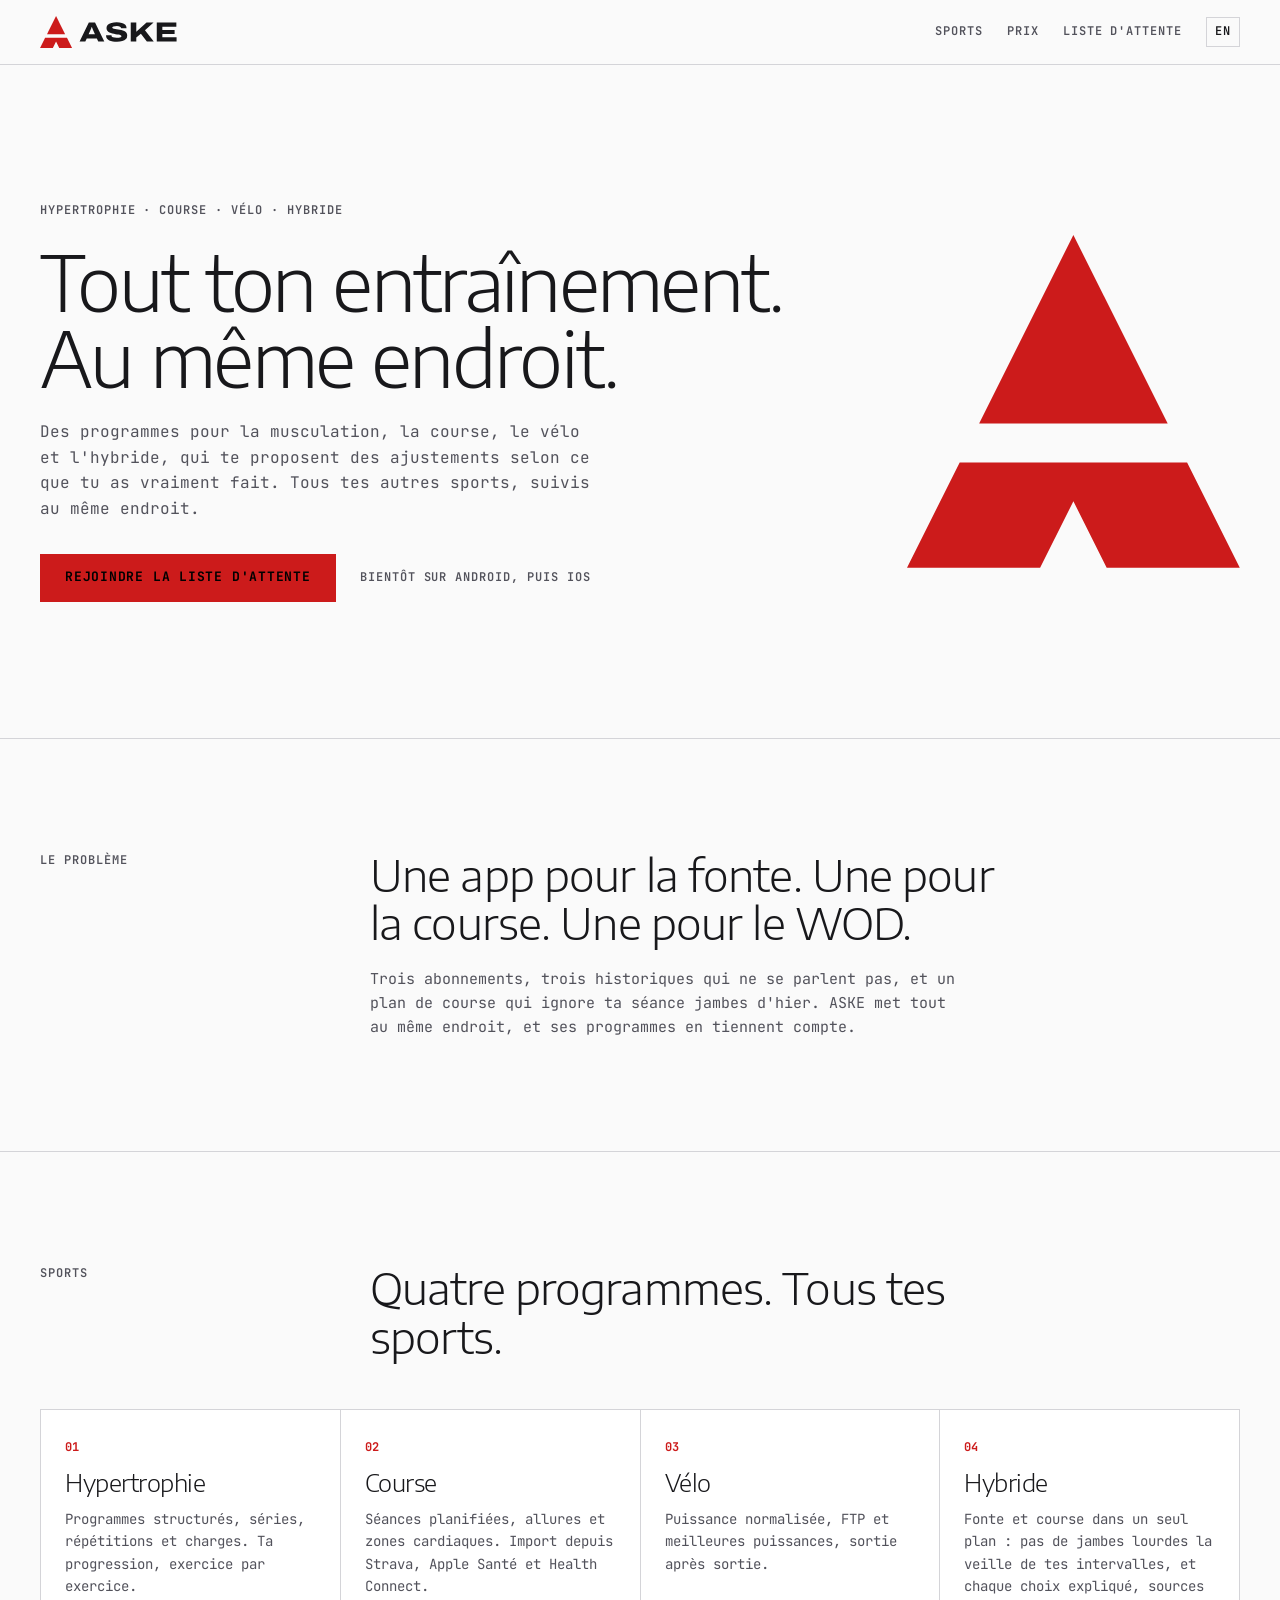
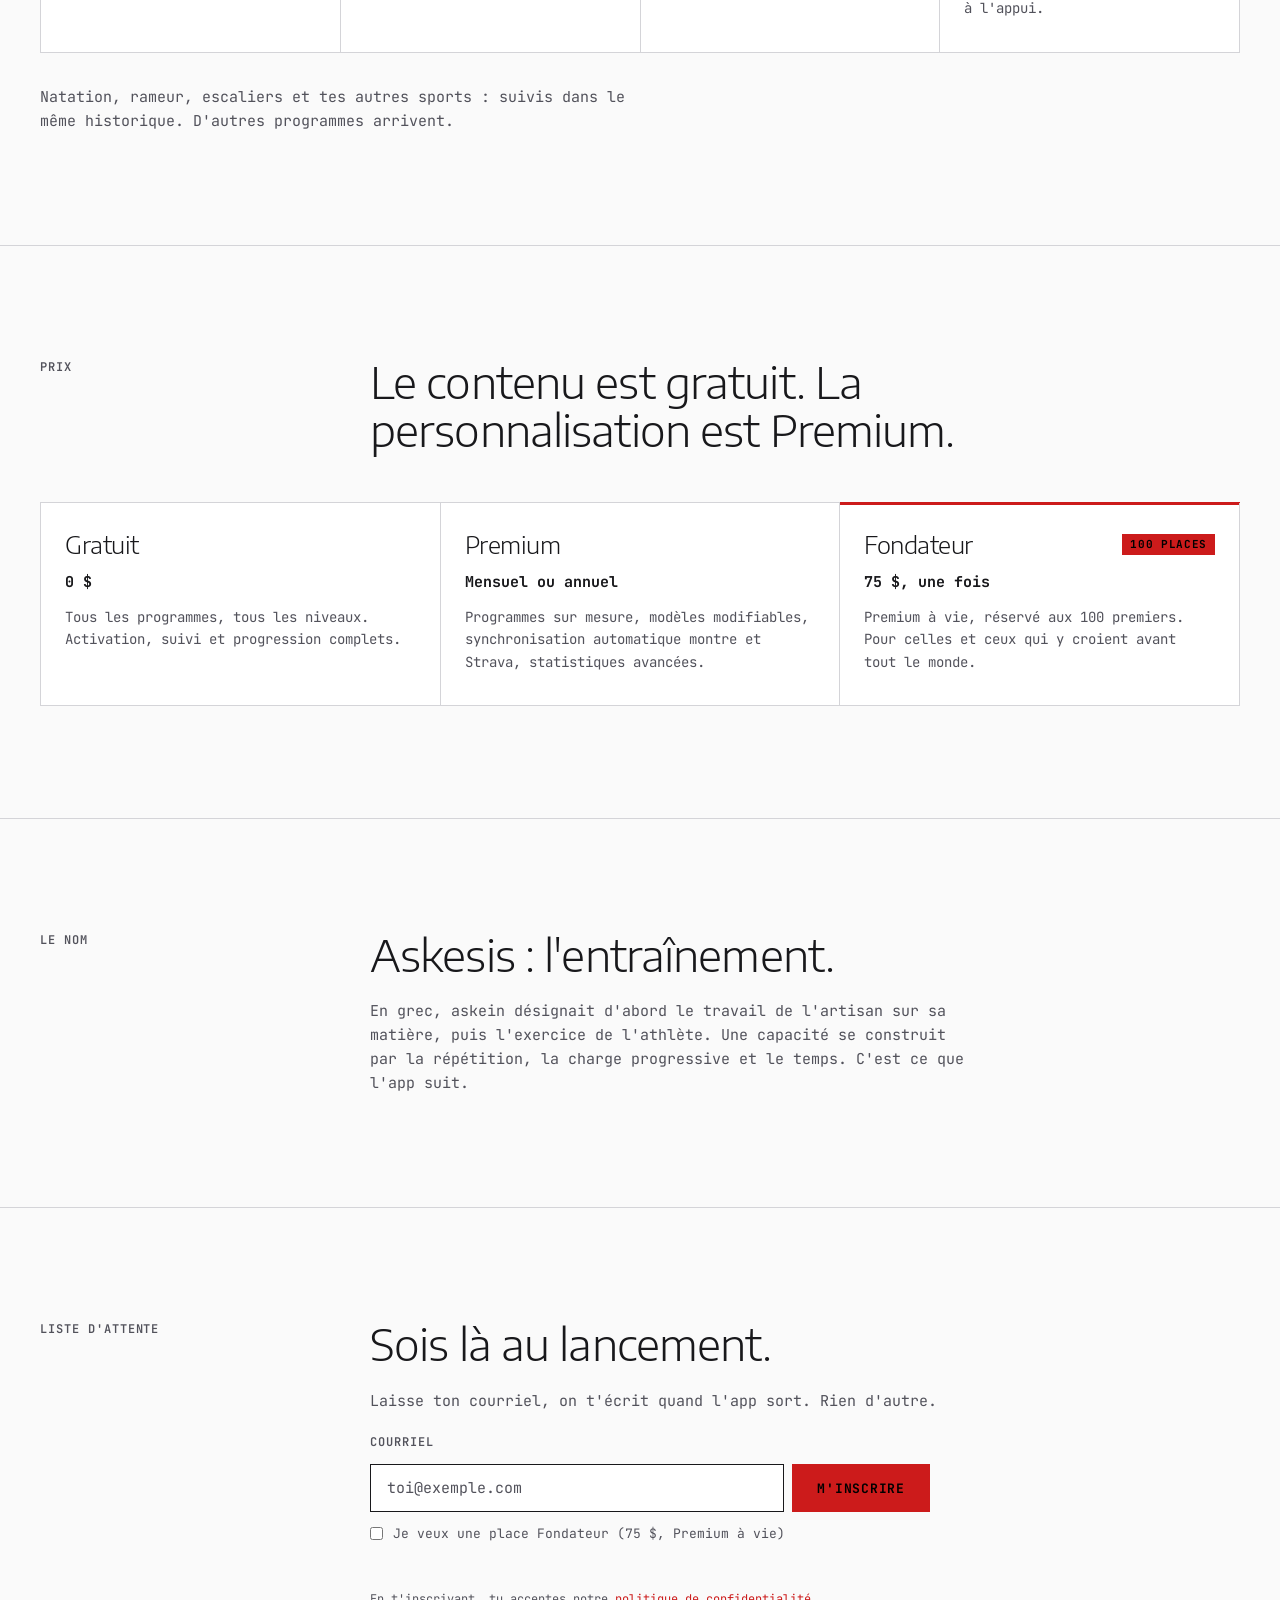
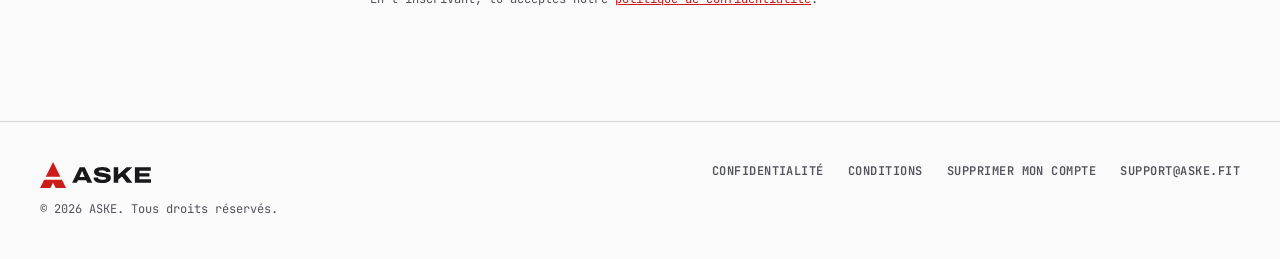
==== index.html @ cf8af033 "deploy KVZUZ/ASKE@e4f155ce9d8d448cb927a650218cac66b19b6159" ====
<!DOCTYPE html><html lang="fr"><head><meta charset="utf-8"><meta name="viewport" content="width=device-width, initial-scale=1"><title>ASKE - Tout ton entraînement, au même endroit</title><meta name="description" content="Des programmes de musculation, de course, de vélo et hybrides qui tiennent compte de ce que tu as vraiment fait. Tous tes autres sports, suivis au même endroit."><link rel="canonical" href="https://aske.fit/"><link rel="alternate" hreflang="fr" href="https://aske.fit/"><link rel="alternate" hreflang="en" href="https://aske.fit/en/"><link rel="alternate" hreflang="x-default" href="https://aske.fit/"><link rel="icon" type="image/svg+xml" href="/favicon.svg"><link rel="icon" type="image/png" href="/favicon.png"><link rel="apple-touch-icon" href="/apple-touch-icon.png"><meta name="theme-color" content="#cc1b1b"><meta property="og:type" content="website"><meta property="og:site_name" content="ASKE"><meta property="og:title" content="ASKE - Tout ton entraînement, au même endroit"><meta property="og:description" content="Des programmes de musculation, de course, de vélo et hybrides qui tiennent compte de ce que tu as vraiment fait. Tous tes autres sports, suivis au même endroit."><meta property="og:url" content="https://aske.fit/"><meta property="og:image" content="https://aske.fit/apercu.png"><meta property="og:locale" content="fr_CA"><meta name="twitter:card" content="summary"><style>@font-face{font-family:"JetBrains Mono-d192f39808fb38ab";src:url("/_astro/fonts/cc5f60fd46e42cc9.woff2") format("woff2");font-display:swap;unicode-range:U+0000-00FF,U+0131,U+0152-0153,U+02BB-02BC,U+02C6,U+02DA,U+02DC,U+0304,U+0308,U+0329,U+2000-206F,U+20AC,U+2122,U+2191,U+2193,U+2212,U+2215,U+FEFF,U+FFFD;font-weight:400;font-style:normal;}@font-face{font-family:"JetBrains Mono-d192f39808fb38ab";src:url("/_astro/fonts/626901e254b0251a.woff2") format("woff2");font-display:swap;unicode-range:U+0000-00FF,U+0131,U+0152-0153,U+02BB-02BC,U+02C6,U+02DA,U+02DC,U+0304,U+0308,U+0329,U+2000-206F,U+20AC,U+2122,U+2191,U+2193,U+2212,U+2215,U+FEFF,U+FFFD;font-weight:600;font-style:normal;}@font-face{font-family:"JetBrains Mono-d192f39808fb38ab";src:url("/_astro/fonts/4e13c01b98043a1e.woff2") format("woff2");font-display:swap;unicode-range:U+0000-00FF,U+0131,U+0152-0153,U+02BB-02BC,U+02C6,U+02DA,U+02DC,U+0304,U+0308,U+0329,U+2000-206F,U+20AC,U+2122,U+2191,U+2193,U+2212,U+2215,U+FEFF,U+FFFD;font-weight:700;font-style:normal;}@font-face{font-family:"JetBrains Mono-d192f39808fb38ab";src:url("/_astro/fonts/638e95d49fb42bba.woff2") format("woff2");font-display:swap;unicode-range:U+0100-02BA,U+02BD-02C5,U+02C7-02CC,U+02CE-02D7,U+02DD-02FF,U+0304,U+0308,U+0329,U+1D00-1DBF,U+1E00-1E9F,U+1EF2-1EFF,U+2020,U+20A0-20AB,U+20AD-20C0,U+2113,U+2C60-2C7F,U+A720-A7FF;font-weight:400;font-style:normal;}@font-face{font-family:"JetBrains Mono-d192f39808fb38ab";src:url("/_astro/fonts/0b453a8238bdb26a.woff2") format("woff2");font-display:swap;unicode-range:U+0100-02BA,U+02BD-02C5,U+02C7-02CC,U+02CE-02D7,U+02DD-02FF,U+0304,U+0308,U+0329,U+1D00-1DBF,U+1E00-1E9F,U+1EF2-1EFF,U+2020,U+20A0-20AB,U+20AD-20C0,U+2113,U+2C60-2C7F,U+A720-A7FF;font-weight:600;font-style:normal;}@font-face{font-family:"JetBrains Mono-d192f39808fb38ab";src:url("/_astro/fonts/27399a81fbdf7788.woff2") format("woff2");font-display:swap;unicode-range:U+0100-02BA,U+02BD-02C5,U+02C7-02CC,U+02CE-02D7,U+02DD-02FF,U+0304,U+0308,U+0329,U+1D00-1DBF,U+1E00-1E9F,U+1EF2-1EFF,U+2020,U+20A0-20AB,U+20AD-20C0,U+2113,U+2C60-2C7F,U+A720-A7FF;font-weight:700;font-style:normal;}@font-face{font-family:"JetBrains Mono-d192f39808fb38ab fallback: Courier New";src:local("Courier New");font-display:swap;font-weight:400;font-style:normal;size-adjust:99.9837%;ascent-override:102.0166%;descent-override:30.0049%;}@font-face{font-family:"JetBrains Mono-d192f39808fb38ab fallback: Courier New";src:local("Courier New");font-display:swap;font-weight:600;font-style:normal;size-adjust:99.9837%;ascent-override:102.0166%;descent-override:30.0049%;}@font-face{font-family:"JetBrains Mono-d192f39808fb38ab fallback: Courier New";src:local("Courier New");font-display:swap;font-weight:700;font-style:normal;size-adjust:99.9837%;ascent-override:102.0166%;descent-override:30.0049%;}@font-face{font-family:"JetBrains Mono-d192f39808fb38ab fallback: Courier New";src:local("Courier New");font-display:swap;font-weight:400;font-style:normal;size-adjust:99.9837%;ascent-override:102.0166%;descent-override:30.0049%;}@font-face{font-family:"JetBrains Mono-d192f39808fb38ab fallback: Courier New";src:local("Courier New");font-display:swap;font-weight:600;font-style:normal;size-adjust:99.9837%;ascent-override:102.0166%;descent-override:30.0049%;}@font-face{font-family:"JetBrains Mono-d192f39808fb38ab fallback: Courier New";src:local("Courier New");font-display:swap;font-weight:700;font-style:normal;size-adjust:99.9837%;ascent-override:102.0166%;descent-override:30.0049%;}:root{--font-mono:"JetBrains Mono-d192f39808fb38ab","JetBrains Mono-d192f39808fb38ab fallback: Courier New",monospace;}</style><link rel="preload" href="/_astro/fonts/cc5f60fd46e42cc9.woff2" as="font" type="font/woff2" crossorigin><link rel="preload" href="/_astro/fonts/626901e254b0251a.woff2" as="font" type="font/woff2" crossorigin><link rel="preload" href="/_astro/fonts/4e13c01b98043a1e.woff2" as="font" type="font/woff2" crossorigin><link rel="preload" href="/_astro/fonts/638e95d49fb42bba.woff2" as="font" type="font/woff2" crossorigin><link rel="preload" href="/_astro/fonts/0b453a8238bdb26a.woff2" as="font" type="font/woff2" crossorigin><link rel="preload" href="/_astro/fonts/27399a81fbdf7788.woff2" as="font" type="font/woff2" crossorigin><style>@font-face{font-family:"Encode Sans Semi Expanded-a78a876d9c008b22";src:url("/_astro/fonts/44f9e7e8e9ded251.woff2") format("woff2");font-display:swap;unicode-range:U+0000-00FF,U+0131,U+0152-0153,U+02BB-02BC,U+02C6,U+02DA,U+02DC,U+0304,U+0308,U+0329,U+2000-206F,U+20AC,U+2122,U+2191,U+2193,U+2212,U+2215,U+FEFF,U+FFFD;font-weight:300;font-style:normal;}@font-face{font-family:"Encode Sans Semi Expanded-a78a876d9c008b22";src:url("/_astro/fonts/138f5c0050b340b1.woff2") format("woff2");font-display:swap;unicode-range:U+0000-00FF,U+0131,U+0152-0153,U+02BB-02BC,U+02C6,U+02DA,U+02DC,U+0304,U+0308,U+0329,U+2000-206F,U+20AC,U+2122,U+2191,U+2193,U+2212,U+2215,U+FEFF,U+FFFD;font-weight:500;font-style:normal;}@font-face{font-family:"Encode Sans Semi Expanded-a78a876d9c008b22";src:url("/_astro/fonts/79fd4fd2848b9379.woff2") format("woff2");font-display:swap;unicode-range:U+0100-02BA,U+02BD-02C5,U+02C7-02CC,U+02CE-02D7,U+02DD-02FF,U+0304,U+0308,U+0329,U+1D00-1DBF,U+1E00-1E9F,U+1EF2-1EFF,U+2020,U+20A0-20AB,U+20AD-20C0,U+2113,U+2C60-2C7F,U+A720-A7FF;font-weight:300;font-style:normal;}@font-face{font-family:"Encode Sans Semi Expanded-a78a876d9c008b22";src:url("/_astro/fonts/a722ac9cba85bde2.woff2") format("woff2");font-display:swap;unicode-range:U+0100-02BA,U+02BD-02C5,U+02C7-02CC,U+02CE-02D7,U+02DD-02FF,U+0304,U+0308,U+0329,U+1D00-1DBF,U+1E00-1E9F,U+1EF2-1EFF,U+2020,U+20A0-20AB,U+20AD-20C0,U+2113,U+2C60-2C7F,U+A720-A7FF;font-weight:500;font-style:normal;}@font-face{font-family:"Encode Sans Semi Expanded-a78a876d9c008b22 fallback: Arial";src:local("Arial");font-display:swap;font-weight:300;font-style:normal;size-adjust:103.5216%;ascent-override:99.4962%;descent-override:21.2516%;line-gap-override:0%;}@font-face{font-family:"Encode Sans Semi Expanded-a78a876d9c008b22 fallback: Arial";src:local("Arial");font-display:swap;font-weight:500;font-style:normal;size-adjust:103.5216%;ascent-override:99.4962%;descent-override:21.2516%;line-gap-override:0%;}@font-face{font-family:"Encode Sans Semi Expanded-a78a876d9c008b22 fallback: Arial";src:local("Arial");font-display:swap;font-weight:300;font-style:normal;size-adjust:103.5216%;ascent-override:99.4962%;descent-override:21.2516%;line-gap-override:0%;}@font-face{font-family:"Encode Sans Semi Expanded-a78a876d9c008b22 fallback: Arial";src:local("Arial");font-display:swap;font-weight:500;font-style:normal;size-adjust:103.5216%;ascent-override:99.4962%;descent-override:21.2516%;line-gap-override:0%;}:root{--font-sans:"Encode Sans Semi Expanded-a78a876d9c008b22","Encode Sans Semi Expanded-a78a876d9c008b22 fallback: Arial",sans-serif;}</style><link rel="preload" href="/_astro/fonts/44f9e7e8e9ded251.woff2" as="font" type="font/woff2" crossorigin><link rel="preload" href="/_astro/fonts/138f5c0050b340b1.woff2" as="font" type="font/woff2" crossorigin><link rel="preload" href="/_astro/fonts/79fd4fd2848b9379.woff2" as="font" type="font/woff2" crossorigin><link rel="preload" href="/_astro/fonts/a722ac9cba85bde2.woff2" as="font" type="font/woff2" crossorigin><style>:root{color-scheme:light dark;--brand:#cc1b1b;--brand-pressed:#b81f14;--bg-main:#fafafa;--bg-card:#fff;--bg-sunken:#f4f4f5;--bg-inverse:#18181b;--text-primary:#18181b;--text-secondary:#52525b;--text-tertiary:#52525b;--text-on-primary:#000;--text-inverse:#fff;--text-link:#cc1b1b;--text-danger:#c81e1e;--text-success:#047857;--border-default:#d4d4d8;--border-strong:#18181b;--page-max:1440px;--gutter:clamp(16px, 4vw, 40px)}@media (prefers-color-scheme:dark){:root{--bg-main:#000;--bg-card:#18181b;--bg-sunken:#09090b;--bg-inverse:#d4d4d8;--text-primary:#fafafa;--text-secondary:#a1a1aa;--text-tertiary:#71717a;--text-inverse:#000;--text-danger:#ef4444;--text-success:#10b981;--border-default:#27272a;--border-strong:#52525b}}*,:before,:after{box-sizing:border-box}html{-webkit-text-size-adjust:100%;scroll-behavior:smooth}body{background:var(--bg-main);color:var(--text-primary);font-family:var(--font-mono);-webkit-font-smoothing:antialiased;margin:0;font-size:15px;line-height:1.6}h1,h2,h3{font-family:var(--font-sans);letter-spacing:-.02em;margin:0;font-weight:300;line-height:1.1}p{margin:0}a{color:var(--text-link)}:focus-visible{outline:2px solid var(--brand);outline-offset:2px}.wrap{max-width:var(--page-max);padding:0 var(--gutter);margin:0 auto}.label{font-family:var(--font-mono);letter-spacing:.08em;text-transform:uppercase;color:var(--text-secondary);font-size:12px;font-weight:600}.btn{min-height:48px;font-family:var(--font-mono);letter-spacing:.06em;text-transform:uppercase;cursor:pointer;border:1px solid #0000;justify-content:center;align-items:center;padding:0 24px;font-size:13px;font-weight:700;text-decoration:none;display:inline-flex}.btn-primary{background:var(--brand);color:var(--text-on-primary)}.btn-primary:hover{background:var(--brand-pressed)}.btn-primary:disabled{opacity:.6;cursor:progress}.btn-secondary{color:var(--text-primary);border-color:var(--border-strong);background:0 0}.logo[data-astro-cid-f7espo7c]{display:block}.marque[data-astro-cid-f7espo7c]{fill:var(--brand)}.mot[data-astro-cid-f7espo7c]{fill:currentColor}.entete[data-astro-cid-nen7h5rs]{z-index:10;background:var(--bg-main);border-bottom:1px solid var(--border-default);position:sticky;top:0}.barre[data-astro-cid-nen7h5rs]{justify-content:space-between;align-items:center;height:64px;display:flex}.accueil[data-astro-cid-nen7h5rs]{color:var(--text-primary)}.nav[data-astro-cid-nen7h5rs]{align-items:center;gap:24px;display:flex}.lien[data-astro-cid-nen7h5rs]{letter-spacing:.08em;text-transform:uppercase;color:var(--text-secondary);font-size:12px;font-weight:600;text-decoration:none}.lien[data-astro-cid-nen7h5rs]:hover{color:var(--text-primary)}.langue[data-astro-cid-nen7h5rs]{border:1px solid var(--border-default);color:var(--text-primary);padding:4px 8px}@media (width<=640px){.masque-mobile[data-astro-cid-nen7h5rs]{display:none}.nav[data-astro-cid-nen7h5rs]{gap:16px}}.pied[data-astro-cid-jo6i4kqk]{border-top:1px solid var(--border-default);padding:40px 0}.contenu[data-astro-cid-jo6i4kqk]{flex-wrap:wrap;justify-content:space-between;gap:24px;display:flex}.marque[data-astro-cid-jo6i4kqk]{color:var(--text-primary);flex-direction:column;gap:12px;display:flex}.droits[data-astro-cid-jo6i4kqk]{color:var(--text-tertiary);font-size:12px}.liens[data-astro-cid-jo6i4kqk]{flex-wrap:wrap;align-items:flex-start;gap:12px 24px;display:flex}.liens[data-astro-cid-jo6i4kqk] a[data-astro-cid-jo6i4kqk]{letter-spacing:.04em;text-transform:uppercase;color:var(--text-secondary);font-size:12px;font-weight:600;text-decoration:none}.liens[data-astro-cid-jo6i4kqk] a[data-astro-cid-jo6i4kqk]:hover{color:var(--text-primary)}
</style><link rel="stylesheet" href="/_astro/Accueil.CSq6NTC8.css"></head><body><header class="entete" data-astro-cid-nen7h5rs><div class="wrap barre" data-astro-cid-nen7h5rs><a href="/" class="accueil" aria-label="ASKE" data-astro-cid-nen7h5rs><svg class="logo" viewBox="0 0 435.16 102" height="32" width="136.64" role="img" aria-label="ASKE" data-astro-cid-f7espo7c><g transform="scale(1.7) translate(-2 -2)" data-astro-cid-f7espo7c><path class="marque" d="M32 2 L49 36 H15 Z" data-astro-cid-f7espo7c></path><path class="marque" d="M11.5 43 H52.5 L62 62 H38 L32 50 L26 62 H2 Z" data-astro-cid-f7espo7c></path></g><path class="mot" d="M144.31 81L126 81L155.48 21L175.27 21L204.75 81L185.48 81L180.94 71.41L148.85 71.41L144.31 81M160.19 46.20L154.78 58.41L175.01 58.41L169.60 46.20Q169.08 45.16 168.21 42.93Q167.34 40.71 166.47 38.53Q165.59 36.35 165.33 35.39L164.63 35.39Q164.02 36.96 163.19 39.05Q162.37 41.15 161.54 43.11Q160.71 45.07 160.19 46.20M245.48 82.05Q238.06 82.05 231.74 81.17Q225.42 80.30 220.62 78.08Q215.83 75.85 213.17 71.97Q210.51 68.09 210.42 62.08Q210.42 61.90 210.46 61.64Q210.51 61.38 210.51 61.12L227.95 61.12Q227.77 61.81 227.77 62.60Q227.77 66.61 232.26 68.09Q236.76 69.58 244.17 69.58Q247.48 69.58 251.06 69.18Q254.63 68.79 257.08 67.66Q259.52 66.52 259.52 64.26Q259.52 62.16 256.94 61.03Q254.37 59.90 250.14 59.24Q245.91 58.59 240.81 57.93Q235.71 57.28 230.61 56.15Q225.51 55.01 221.23 52.92Q216.96 50.83 214.39 47.34Q211.81 43.85 211.81 38.35Q211.81 31.99 216 27.93Q220.19 23.88 227.51 21.92Q234.84 19.95 244.17 19.95Q253.67 19.95 260.74 21.92Q267.80 23.88 271.73 27.89Q275.65 31.90 275.65 37.92L275.65 39.14L258.47 39.14L258.47 38.44Q258.47 35.74 254.98 33.91Q251.49 32.08 245.04 32.08Q237.19 32.08 233.66 33.51Q230.13 34.95 230.13 36.96Q230.13 38.97 232.70 40.01Q235.27 41.06 239.55 41.67Q243.82 42.28 248.88 42.93Q253.94 43.59 259.04 44.68Q264.14 45.77 268.41 47.77Q272.69 49.78 275.26 53.18Q277.83 56.58 277.83 61.90Q277.83 69.14 273.65 73.59Q269.46 78.03 262.13 80.04Q254.81 82.05 245.48 82.05M306.78 81L289.08 81L289.08 21L306.78 21L306.78 50.13L339.40 21L361.81 21L334.43 45.77L362.42 81L340.45 81L321.35 56.41L306.78 68.18L306.78 81M435.16 81L372.02 81L372.02 21L434.46 21L434.46 34.17L389.81 34.17L389.81 44.28L428.88 44.28L428.88 57.02L389.81 57.02L389.81 67.83L435.16 67.83" data-astro-cid-f7espo7c></path></svg></a><nav class="nav" aria-label="Navigation" data-astro-cid-nen7h5rs><a href="/#sports" class="lien masque-mobile" data-astro-cid-nen7h5rs>Sports</a><a href="/#prix" class="lien masque-mobile" data-astro-cid-nen7h5rs>Prix</a><a href="/#liste" class="lien" data-astro-cid-nen7h5rs>Liste d&#39;attente</a><a href="/en/" hreflang="en" lang="en" class="lien langue" aria-label="English" data-astro-cid-nen7h5rs>EN</a></nav></div></header><main><section class="hero" data-astro-cid-fixlnrjr><div class="wrap hero-grille" data-astro-cid-fixlnrjr><div class="hero-contenu" data-astro-cid-fixlnrjr><p class="label" data-astro-cid-fixlnrjr>Hypertrophie · Course · Vélo · Hybride</p><h1 class="hero-titre" data-astro-cid-fixlnrjr>Tout ton entraînement.<br /><span class="ligne">Au même endroit.</span></h1><p class="hero-texte" data-astro-cid-fixlnrjr>Des programmes pour la musculation, la course, le vélo et l&#39;hybride, qui te proposent des ajustements selon ce que tu as vraiment fait. Tous tes autres sports, suivis au même endroit.</p><div class="hero-actions" data-astro-cid-fixlnrjr><a href="#liste" class="btn btn-primary" data-astro-cid-fixlnrjr>Rejoindre la liste d&#39;attente</a><span class="label" data-astro-cid-fixlnrjr>Bientôt sur Android, puis iOS</span></div></div><svg class="hero-marque" viewBox="2 2 60 60" aria-hidden="true" data-astro-cid-fixlnrjr><path d="M32 2 L49 36 H15 Z" data-astro-cid-fixlnrjr></path><path d="M11.5 43 H52.5 L62 62 H38 L32 50 L26 62 H2 Z" data-astro-cid-fixlnrjr></path></svg></div></section><section class="section" data-astro-cid-fixlnrjr><div class="wrap colonnes" data-astro-cid-fixlnrjr><p class="label" data-astro-cid-fixlnrjr>Le problème</p><div class="corps" data-astro-cid-fixlnrjr><h2 class="titre-section" data-astro-cid-fixlnrjr>Une app pour la fonte. Une pour la course. Une pour le WOD.</h2><p class="texte" data-astro-cid-fixlnrjr>Trois abonnements, trois historiques qui ne se parlent pas, et un plan de course qui ignore ta séance jambes d&#39;hier. ASKE met tout au même endroit, et ses programmes en tiennent compte.</p></div></div></section><section class="section" id="sports" data-astro-cid-fixlnrjr><div class="wrap" data-astro-cid-fixlnrjr><div class="colonnes entete-section" data-astro-cid-fixlnrjr><p class="label" data-astro-cid-fixlnrjr>Sports</p><h2 class="titre-section corps" data-astro-cid-fixlnrjr>Quatre programmes. Tous tes sports.</h2></div><ol class="grille grille-4" data-astro-cid-fixlnrjr><li class="case" data-astro-cid-fixlnrjr><span class="numero" data-astro-cid-fixlnrjr>01</span><h3 class="nom" data-astro-cid-fixlnrjr>Hypertrophie</h3><p class="texte-case" data-astro-cid-fixlnrjr>Programmes structurés, séries, répétitions et charges. Ta progression, exercice par exercice.</p></li><li class="case" data-astro-cid-fixlnrjr><span class="numero" data-astro-cid-fixlnrjr>02</span><h3 class="nom" data-astro-cid-fixlnrjr>Course</h3><p class="texte-case" data-astro-cid-fixlnrjr>Séances planifiées, allures et zones cardiaques. Import depuis Strava, Apple Santé et Health Connect.</p></li><li class="case" data-astro-cid-fixlnrjr><span class="numero" data-astro-cid-fixlnrjr>03</span><h3 class="nom" data-astro-cid-fixlnrjr>Vélo</h3><p class="texte-case" data-astro-cid-fixlnrjr>Puissance normalisée, FTP et meilleures puissances, sortie après sortie.</p></li><li class="case" data-astro-cid-fixlnrjr><span class="numero" data-astro-cid-fixlnrjr>04</span><h3 class="nom" data-astro-cid-fixlnrjr>Hybride</h3><p class="texte-case" data-astro-cid-fixlnrjr>Fonte et course dans un seul plan : pas de jambes lourdes la veille de tes intervalles, et chaque choix expliqué, sources à l&#39;appui.</p></li></ol><p class="texte autres" data-astro-cid-fixlnrjr>Natation, rameur, escaliers et tes autres sports : suivis dans le même historique. D&#39;autres programmes arrivent.</p></div></section><section class="section" id="prix" data-astro-cid-fixlnrjr><div class="wrap" data-astro-cid-fixlnrjr><div class="colonnes entete-section" data-astro-cid-fixlnrjr><p class="label" data-astro-cid-fixlnrjr>Prix</p><h2 class="titre-section corps" data-astro-cid-fixlnrjr>Le contenu est gratuit. La personnalisation est Premium.</h2></div><ul class="grille grille-3" data-astro-cid-fixlnrjr><li class="case" data-astro-cid-fixlnrjr><div class="case-entete" data-astro-cid-fixlnrjr><h3 class="nom" data-astro-cid-fixlnrjr>Gratuit</h3></div><p class="prix" data-astro-cid-fixlnrjr>0 $</p><p class="texte-case" data-astro-cid-fixlnrjr>Tous les programmes, tous les niveaux. Activation, suivi et progression complets.</p></li><li class="case" data-astro-cid-fixlnrjr><div class="case-entete" data-astro-cid-fixlnrjr><h3 class="nom" data-astro-cid-fixlnrjr>Premium</h3></div><p class="prix" data-astro-cid-fixlnrjr>Mensuel ou annuel</p><p class="texte-case" data-astro-cid-fixlnrjr>Programmes sur mesure, modèles modifiables, synchronisation automatique montre et Strava, statistiques avancées.</p></li><li class="case vedette" data-astro-cid-fixlnrjr><div class="case-entete" data-astro-cid-fixlnrjr><h3 class="nom" data-astro-cid-fixlnrjr>Fondateur</h3><span class="tag" data-astro-cid-fixlnrjr>100 places</span></div><p class="prix" data-astro-cid-fixlnrjr>75 $, une fois</p><p class="texte-case" data-astro-cid-fixlnrjr>Premium à vie, réservé aux 100 premiers. Pour celles et ceux qui y croient avant tout le monde.</p></li></ul></div></section><section class="section" data-astro-cid-fixlnrjr><div class="wrap colonnes" data-astro-cid-fixlnrjr><p class="label" data-astro-cid-fixlnrjr>Le nom</p><div class="corps" data-astro-cid-fixlnrjr><h2 class="titre-section" data-astro-cid-fixlnrjr>Askesis : l&#39;entraînement.</h2><p class="texte" data-astro-cid-fixlnrjr>En grec, askein désignait d&#39;abord le travail de l&#39;artisan sur sa matière, puis l&#39;exercice de l&#39;athlète. Une capacité se construit par la répétition, la charge progressive et le temps. C&#39;est ce que l&#39;app suit.</p></div></div></section><section class="section liste" id="liste" data-astro-cid-fixlnrjr><div class="wrap colonnes" data-astro-cid-fixlnrjr><p class="label" data-astro-cid-fixlnrjr>Liste d&#39;attente</p><div class="corps" data-astro-cid-fixlnrjr><h2 class="titre-section" data-astro-cid-fixlnrjr>Sois là au lancement.</h2><p class="texte" data-astro-cid-fixlnrjr>Laisse ton courriel, on t&#39;écrit quand l&#39;app sort. Rien d&#39;autre.</p><form class="formulaire" data-liste-attente data-langue="fr" data-messages="{&quot;envoyer&quot;:&quot;M'inscrire&quot;,&quot;envoi&quot;:&quot;Envoi…&quot;,&quot;succes&quot;:&quot;C'est noté. On t'écrit au lancement.&quot;,&quot;erreur&quot;:&quot;L'inscription n'est pas passée. Réessaie dans un instant.&quot;,&quot;invalide&quot;:&quot;Ce courriel ne semble pas valide.&quot;}" novalidate data-astro-cid-6zrixzer><label class="label" for="liste-courriel" data-astro-cid-6zrixzer>Courriel</label><div class="ligne" data-astro-cid-6zrixzer><input id="liste-courriel" name="courriel" type="email" autocomplete="email" inputmode="email" required maxlength="254" placeholder="toi@exemple.com" class="champ" data-astro-cid-6zrixzer><button type="submit" class="btn btn-primary" data-astro-cid-6zrixzer>M&#39;inscrire</button></div><label class="case" data-astro-cid-6zrixzer><input type="checkbox" name="fondateur" data-astro-cid-6zrixzer><span data-astro-cid-6zrixzer>Je veux une place Fondateur (75 $, Premium à vie)</span></label><p class="statut" role="status" aria-live="polite" data-astro-cid-6zrixzer></p><p class="mention" data-astro-cid-6zrixzer>En t&#39;inscrivant, tu acceptes notre <a href="/confidentialite/" data-astro-cid-6zrixzer>politique de confidentialité</a>.</p></form><script type="module">var e=`eyJhbGciOiJIUzI1NiIsInR5cCI6IkpXVCJ9.eyJpc3MiOiJzdXBhYmFzZSIsInJlZiI6Im9rdmxuZGxpdm93YWVoamNjY2RtIiwicm9sZSI6ImFub24iLCJpYXQiOjE3OTI5NjUwMjMsImV4cCI6MjEwODU0MTAyM30.iC8dDe0oTWQ8GeJVTZnv5BQstguZxeg_6OXtcpALX5E`;for(let t of document.querySelectorAll(`[data-liste-attente]`)){let n=JSON.parse(t.dataset.messages??`{}`),r=t.querySelector(`input[name=courriel]`),i=t.querySelector(`input[name=fondateur]`),a=t.querySelector(`button[type=submit]`),o=t.querySelector(`.statut`),s=(e,t)=>{o.textContent=e,o.dataset.ton=t};t.addEventListener(`submit`,async o=>{o.preventDefault();let c=r.value.trim();if(!r.checkValidity())s(n.invalide,`erreur`),r.focus();else{a.disabled=!0,a.textContent=n.envoi,s(``,``);try{let r=await fetch(`https://okvlndlivowaehjcccdm.supabase.co/rest/v1/liste_attente`,{method:`POST`,headers:{apikey:e,Authorization:`Bearer ${e}`,"Content-Type":`application/json`,Prefer:`return=minimal`},body:JSON.stringify({courriel:c,langue:t.dataset.langue,fondateur:i.checked})});r.ok||r.status===409?(t.reset(),s(n.succes,`succes`)):s(r.status===400?n.invalide:n.erreur,`erreur`)}catch{s(n.erreur,`erreur`)}finally{a.disabled=!1,a.textContent=n.envoyer}}})}</script></div></div></section></main><footer class="pied" data-astro-cid-jo6i4kqk><div class="wrap contenu" data-astro-cid-jo6i4kqk><div class="marque" data-astro-cid-jo6i4kqk><svg class="logo" viewBox="0 0 435.16 102" height="26" width="111.01999999999998" role="img" aria-label="ASKE" data-astro-cid-f7espo7c><g transform="scale(1.7) translate(-2 -2)" data-astro-cid-f7espo7c><path class="marque" d="M32 2 L49 36 H15 Z" data-astro-cid-f7espo7c></path><path class="marque" d="M11.5 43 H52.5 L62 62 H38 L32 50 L26 62 H2 Z" data-astro-cid-f7espo7c></path></g><path class="mot" d="M144.31 81L126 81L155.48 21L175.27 21L204.75 81L185.48 81L180.94 71.41L148.85 71.41L144.31 81M160.19 46.20L154.78 58.41L175.01 58.41L169.60 46.20Q169.08 45.16 168.21 42.93Q167.34 40.71 166.47 38.53Q165.59 36.35 165.33 35.39L164.63 35.39Q164.02 36.96 163.19 39.05Q162.37 41.15 161.54 43.11Q160.71 45.07 160.19 46.20M245.48 82.05Q238.06 82.05 231.74 81.17Q225.42 80.30 220.62 78.08Q215.83 75.85 213.17 71.97Q210.51 68.09 210.42 62.08Q210.42 61.90 210.46 61.64Q210.51 61.38 210.51 61.12L227.95 61.12Q227.77 61.81 227.77 62.60Q227.77 66.61 232.26 68.09Q236.76 69.58 244.17 69.58Q247.48 69.58 251.06 69.18Q254.63 68.79 257.08 67.66Q259.52 66.52 259.52 64.26Q259.52 62.16 256.94 61.03Q254.37 59.90 250.14 59.24Q245.91 58.59 240.81 57.93Q235.71 57.28 230.61 56.15Q225.51 55.01 221.23 52.92Q216.96 50.83 214.39 47.34Q211.81 43.85 211.81 38.35Q211.81 31.99 216 27.93Q220.19 23.88 227.51 21.92Q234.84 19.95 244.17 19.95Q253.67 19.95 260.74 21.92Q267.80 23.88 271.73 27.89Q275.65 31.90 275.65 37.92L275.65 39.14L258.47 39.14L258.47 38.44Q258.47 35.74 254.98 33.91Q251.49 32.08 245.04 32.08Q237.19 32.08 233.66 33.51Q230.13 34.95 230.13 36.96Q230.13 38.97 232.70 40.01Q235.27 41.06 239.55 41.67Q243.82 42.28 248.88 42.93Q253.94 43.59 259.04 44.68Q264.14 45.77 268.41 47.77Q272.69 49.78 275.26 53.18Q277.83 56.58 277.83 61.90Q277.83 69.14 273.65 73.59Q269.46 78.03 262.13 80.04Q254.81 82.05 245.48 82.05M306.78 81L289.08 81L289.08 21L306.78 21L306.78 50.13L339.40 21L361.81 21L334.43 45.77L362.42 81L340.45 81L321.35 56.41L306.78 68.18L306.78 81M435.16 81L372.02 81L372.02 21L434.46 21L434.46 34.17L389.81 34.17L389.81 44.28L428.88 44.28L428.88 57.02L389.81 57.02L389.81 67.83L435.16 67.83" data-astro-cid-f7espo7c></path></svg><p class="droits" data-astro-cid-jo6i4kqk>© 2026 ASKE. Tous droits réservés.</p></div><nav class="liens" aria-label="Contact" data-astro-cid-jo6i4kqk><a href="/confidentialite/" data-astro-cid-jo6i4kqk>Confidentialité</a><a href="/conditions/" data-astro-cid-jo6i4kqk>Conditions</a><a href="/suppression-compte/" data-astro-cid-jo6i4kqk>Supprimer mon compte</a><a href="mailto:support@aske.fit" data-astro-cid-jo6i4kqk>support@aske.fit</a></nav></div></footer></body></html>
---- _astro/Accueil.CSq6NTC8.css ----
.formulaire[data-astro-cid-6zrixzer]{flex-direction:column;gap:12px;max-width:560px;display:flex}.ligne[data-astro-cid-6zrixzer]{gap:8px;display:flex}.champ[data-astro-cid-6zrixzer]{border:1px solid var(--border-strong);background:var(--bg-card);min-width:0;min-height:48px;color:var(--text-primary);font-family:var(--font-mono);border-radius:0;flex:1;padding:0 16px;font-size:15px}.champ[data-astro-cid-6zrixzer]::placeholder{color:var(--text-tertiary)}.case[data-astro-cid-6zrixzer]{color:var(--text-secondary);cursor:pointer;align-items:flex-start;gap:10px;font-size:13px;display:flex}.case[data-astro-cid-6zrixzer] input[data-astro-cid-6zrixzer]{accent-color:var(--brand);margin:3px 0 0}.statut[data-astro-cid-6zrixzer]{min-height:1.6em;font-size:13px;font-weight:600}.statut[data-astro-cid-6zrixzer][data-ton=succes]{color:var(--text-success)}.statut[data-astro-cid-6zrixzer][data-ton=erreur]{color:var(--text-danger)}.mention[data-astro-cid-6zrixzer]{color:var(--text-tertiary);font-size:12px}@media (width<=480px){.ligne[data-astro-cid-6zrixzer]{flex-direction:column}}.hero[data-astro-cid-fixlnrjr]{border-bottom:1px solid var(--border-default)}.hero-grille[data-astro-cid-fixlnrjr]{grid-template-columns:minmax(0,1fr) auto;align-items:center;gap:40px;padding-top:clamp(64px,11vw,136px);padding-bottom:clamp(64px,11vw,136px);display:grid}.hero-contenu[data-astro-cid-fixlnrjr]{flex-direction:column;gap:24px;display:flex}.hero-titre[data-astro-cid-fixlnrjr]{letter-spacing:-.035em;font-size:clamp(26px,8.8vw,80px);line-height:1}.hero-titre[data-astro-cid-fixlnrjr] .ligne{white-space:nowrap}@media (width>=901px){.hero-titre[data-astro-cid-fixlnrjr]{font-size:clamp(48px,5.9vw,96px)}}.hero-texte[data-astro-cid-fixlnrjr]{max-width:560px;color:var(--text-secondary);font-size:16px}.hero-actions[data-astro-cid-fixlnrjr]{flex-wrap:wrap;align-items:center;gap:16px 24px;margin-top:8px;display:flex}.hero-marque[data-astro-cid-fixlnrjr]{width:clamp(200px,26vw,340px);fill:var(--brand)}@media (width<=900px){.hero-grille[data-astro-cid-fixlnrjr]{grid-template-columns:1fr}.hero-marque[data-astro-cid-fixlnrjr]{display:none}}.section[data-astro-cid-fixlnrjr]{border-bottom:1px solid var(--border-default);padding:clamp(56px,9vw,112px) 0}.liste[data-astro-cid-fixlnrjr]{border-bottom:none}.colonnes[data-astro-cid-fixlnrjr]{grid-template-columns:1fr 3fr;gap:24px 40px;display:grid}.corps[data-astro-cid-fixlnrjr]{flex-direction:column;gap:20px;display:flex}.entete-section[data-astro-cid-fixlnrjr]{margin-bottom:48px}.titre-section[data-astro-cid-fixlnrjr]{max-width:22ch;font-size:clamp(28px,4vw,44px)}.texte[data-astro-cid-fixlnrjr]{max-width:600px;color:var(--text-secondary)}@media (width<=800px){.colonnes[data-astro-cid-fixlnrjr]{grid-template-columns:1fr}}.autres[data-astro-cid-fixlnrjr]{margin-top:32px}.grille[data-astro-cid-fixlnrjr]{border-top:1px solid var(--border-default);border-left:1px solid var(--border-default);margin:0;padding:0;list-style:none;display:grid}.grille-4[data-astro-cid-fixlnrjr]{grid-template-columns:repeat(4,1fr)}.grille-3[data-astro-cid-fixlnrjr]{grid-template-columns:repeat(3,1fr)}@media (width<=960px){.grille-4[data-astro-cid-fixlnrjr]{grid-template-columns:repeat(2,1fr)}}@media (width<=720px){.grille-3[data-astro-cid-fixlnrjr]{grid-template-columns:1fr}}@media (width<=520px){.grille-4[data-astro-cid-fixlnrjr]{grid-template-columns:1fr}}.case[data-astro-cid-fixlnrjr]{background:var(--bg-card);border-right:1px solid var(--border-default);border-bottom:1px solid var(--border-default);flex-direction:column;gap:12px;padding:28px 24px 32px;display:flex}.case[data-astro-cid-fixlnrjr].vedette{box-shadow:0 -1px 0 var(--brand), inset 0 2px 0 var(--brand)}.case-entete[data-astro-cid-fixlnrjr]{justify-content:space-between;align-items:center;gap:12px;display:flex}.numero[data-astro-cid-fixlnrjr]{color:var(--brand);font-size:12px;font-weight:700}.nom[data-astro-cid-fixlnrjr]{font-size:24px}.prix[data-astro-cid-fixlnrjr]{font-size:15px;font-weight:700}.texte-case[data-astro-cid-fixlnrjr]{color:var(--text-secondary);font-size:14px}.tag[data-astro-cid-fixlnrjr]{background:var(--brand);color:var(--text-on-primary);letter-spacing:.06em;text-transform:uppercase;white-space:nowrap;padding:2px 8px;font-size:11px;font-weight:700}
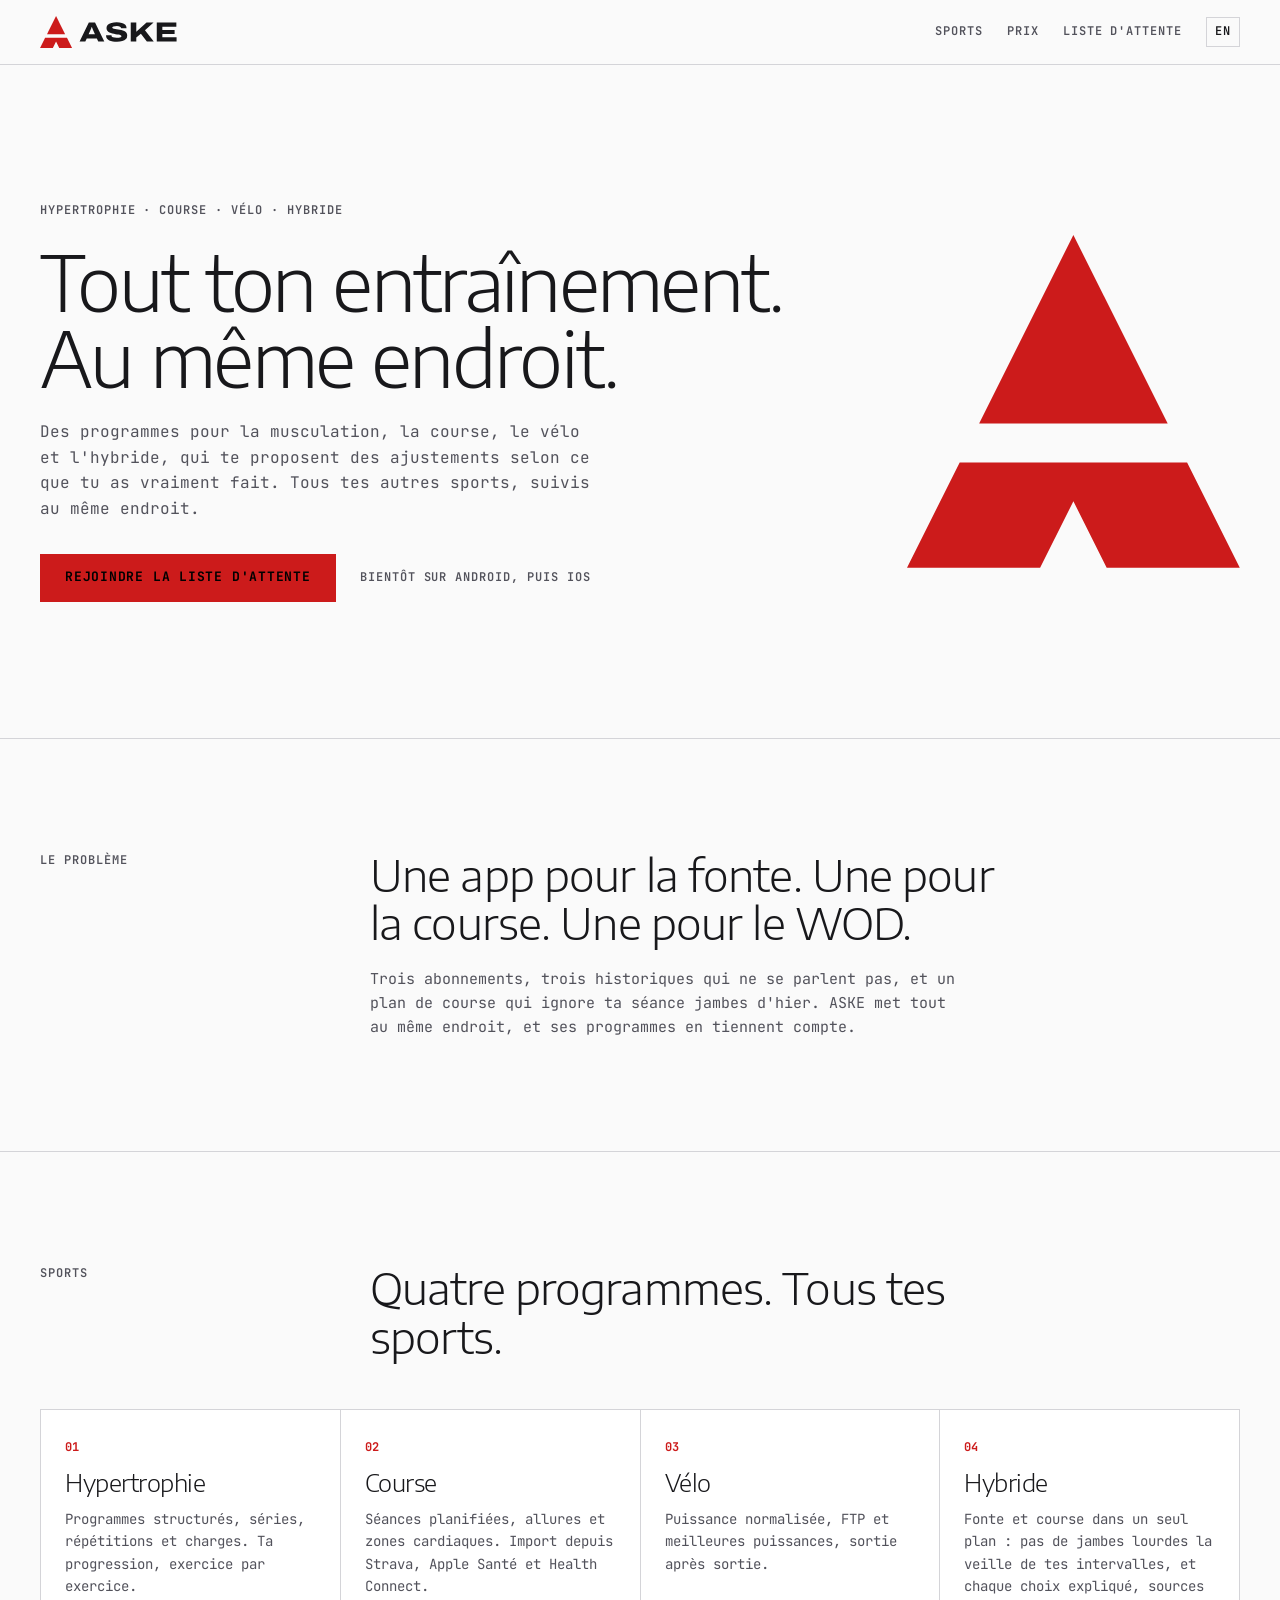
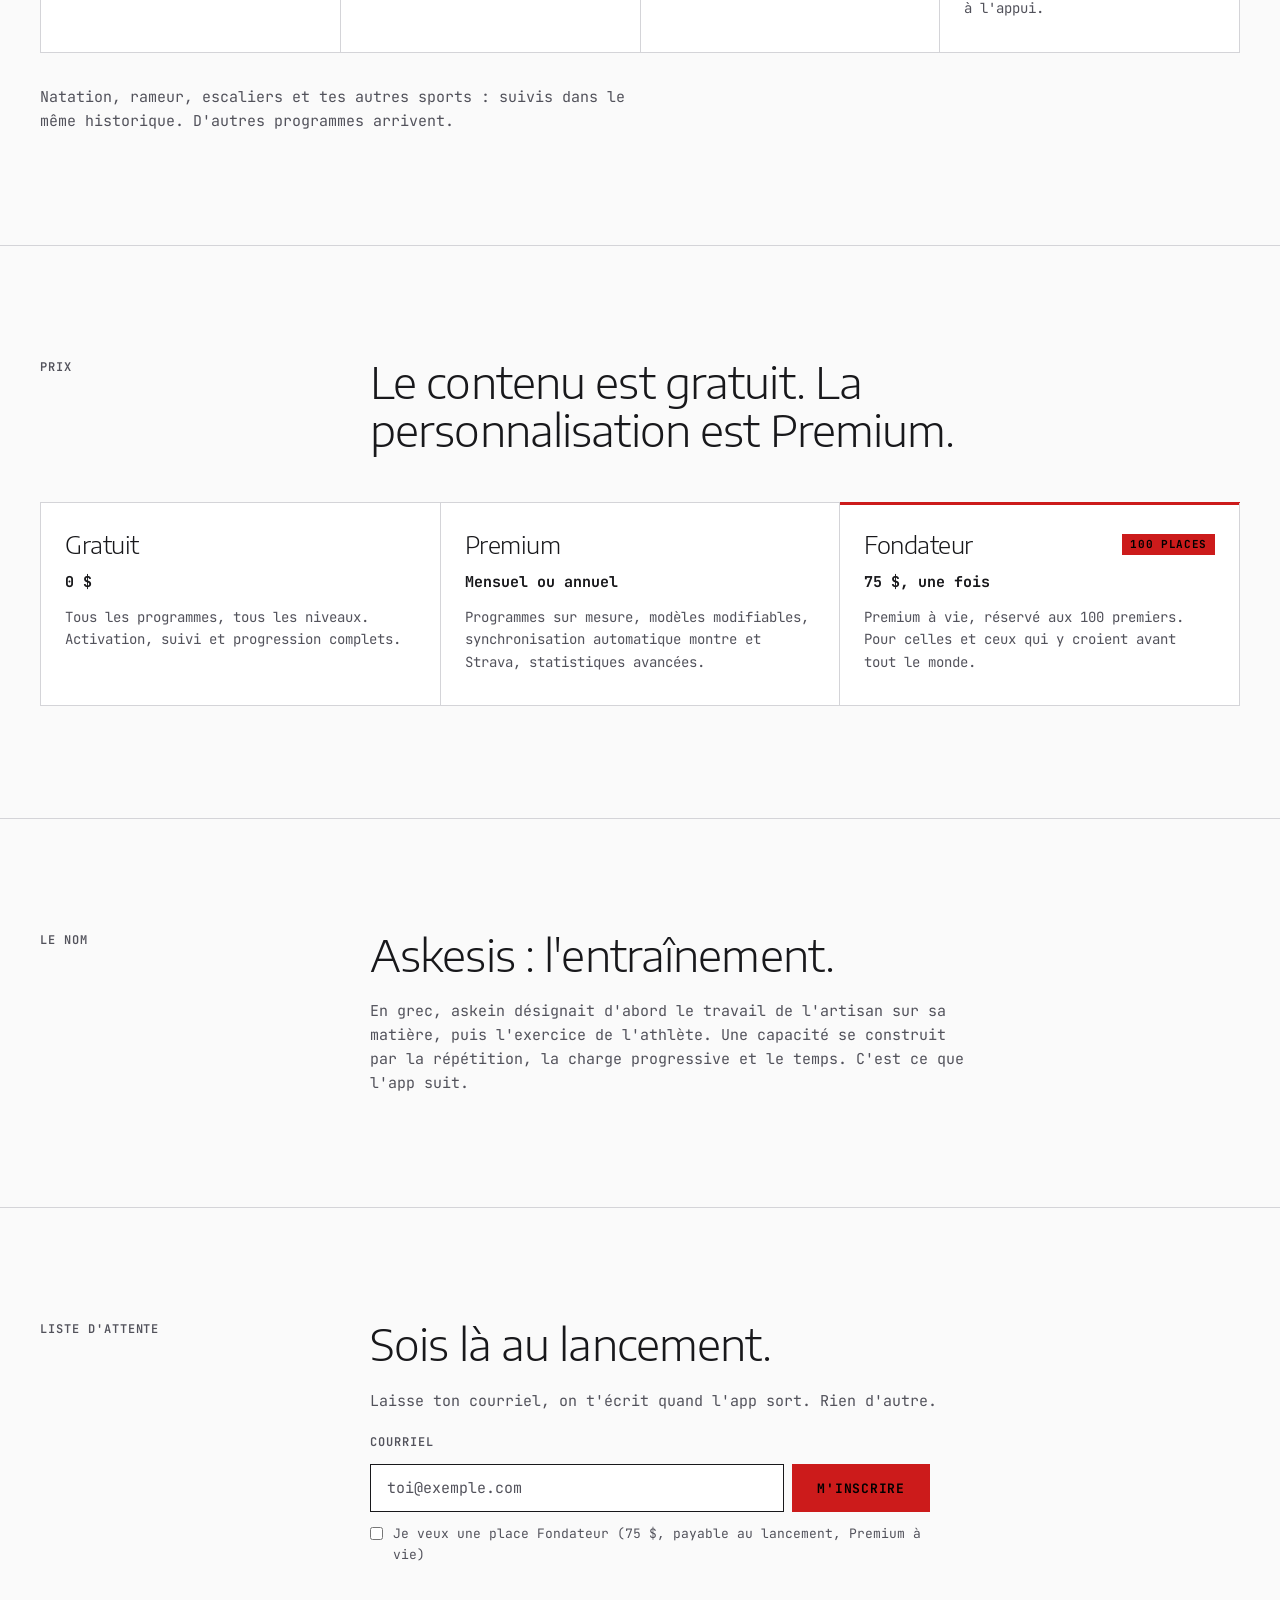
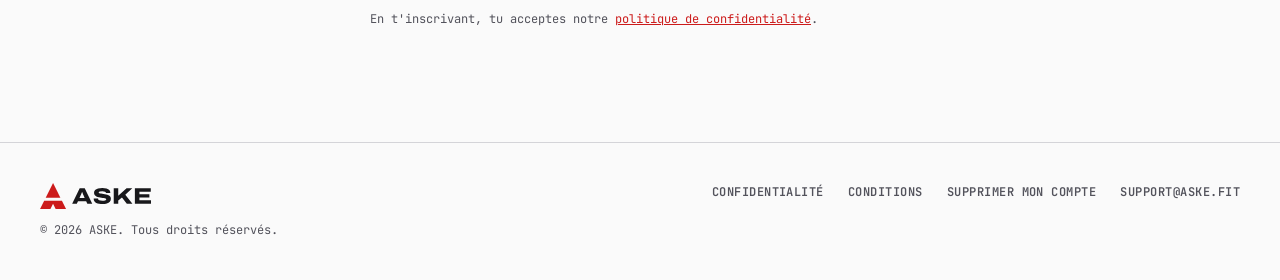
==== commit 47bb8a08: "deploy KVZUZ/ASKE@693562059f61191f7e88d8f76b874e5d73116dd2" ====
--- a/index.html
+++ b/index.html
@@ -1,2 +1,2 @@
-<!DOCTYPE html><html lang="fr"><head><meta charset="utf-8"><meta name="viewport" content="width=device-width, initial-scale=1"><title>ASKE - Tout ton entraînement, au même endroit</title><meta name="description" content="Des programmes de musculation, de course, de vélo et hybrides qui tiennent compte de ce que tu as vraiment fait. Tous tes autres sports, suivis au même endroit."><link rel="canonical" href="https://aske.fit/"><link rel="alternate" hreflang="fr" href="https://aske.fit/"><link rel="alternate" hreflang="en" href="https://aske.fit/en/"><link rel="alternate" hreflang="x-default" href="https://aske.fit/"><link rel="icon" type="image/svg+xml" href="/favicon.svg"><link rel="icon" type="image/png" href="/favicon.png"><link rel="apple-touch-icon" href="/apple-touch-icon.png"><meta name="theme-color" content="#cc1b1b"><meta property="og:type" content="website"><meta property="og:site_name" content="ASKE"><meta property="og:title" content="ASKE - Tout ton entraînement, au même endroit"><meta property="og:description" content="Des programmes de musculation, de course, de vélo et hybrides qui tiennent compte de ce que tu as vraiment fait. Tous tes autres sports, suivis au même endroit."><meta property="og:url" content="https://aske.fit/"><meta property="og:image" content="https://aske.fit/apercu.png"><meta property="og:locale" content="fr_CA"><meta name="twitter:card" content="summary"><style>@font-face{font-family:"JetBrains Mono-d192f39808fb38ab";src:url("/_astro/fonts/cc5f60fd46e42cc9.woff2") format("woff2");font-display:swap;unicode-range:U+0000-00FF,U+0131,U+0152-0153,U+02BB-02BC,U+02C6,U+02DA,U+02DC,U+0304,U+0308,U+0329,U+2000-206F,U+20AC,U+2122,U+2191,U+2193,U+2212,U+2215,U+FEFF,U+FFFD;font-weight:400;font-style:normal;}@font-face{font-family:"JetBrains Mono-d192f39808fb38ab";src:url("/_astro/fonts/626901e254b0251a.woff2") format("woff2");font-display:swap;unicode-range:U+0000-00FF,U+0131,U+0152-0153,U+02BB-02BC,U+02C6,U+02DA,U+02DC,U+0304,U+0308,U+0329,U+2000-206F,U+20AC,U+2122,U+2191,U+2193,U+2212,U+2215,U+FEFF,U+FFFD;font-weight:600;font-style:normal;}@font-face{font-family:"JetBrains Mono-d192f39808fb38ab";src:url("/_astro/fonts/4e13c01b98043a1e.woff2") format("woff2");font-display:swap;unicode-range:U+0000-00FF,U+0131,U+0152-0153,U+02BB-02BC,U+02C6,U+02DA,U+02DC,U+0304,U+0308,U+0329,U+2000-206F,U+20AC,U+2122,U+2191,U+2193,U+2212,U+2215,U+FEFF,U+FFFD;font-weight:700;font-style:normal;}@font-face{font-family:"JetBrains Mono-d192f39808fb38ab";src:url("/_astro/fonts/638e95d49fb42bba.woff2") format("woff2");font-display:swap;unicode-range:U+0100-02BA,U+02BD-02C5,U+02C7-02CC,U+02CE-02D7,U+02DD-02FF,U+0304,U+0308,U+0329,U+1D00-1DBF,U+1E00-1E9F,U+1EF2-1EFF,U+2020,U+20A0-20AB,U+20AD-20C0,U+2113,U+2C60-2C7F,U+A720-A7FF;font-weight:400;font-style:normal;}@font-face{font-family:"JetBrains Mono-d192f39808fb38ab";src:url("/_astro/fonts/0b453a8238bdb26a.woff2") format("woff2");font-display:swap;unicode-range:U+0100-02BA,U+02BD-02C5,U+02C7-02CC,U+02CE-02D7,U+02DD-02FF,U+0304,U+0308,U+0329,U+1D00-1DBF,U+1E00-1E9F,U+1EF2-1EFF,U+2020,U+20A0-20AB,U+20AD-20C0,U+2113,U+2C60-2C7F,U+A720-A7FF;font-weight:600;font-style:normal;}@font-face{font-family:"JetBrains Mono-d192f39808fb38ab";src:url("/_astro/fonts/27399a81fbdf7788.woff2") format("woff2");font-display:swap;unicode-range:U+0100-02BA,U+02BD-02C5,U+02C7-02CC,U+02CE-02D7,U+02DD-02FF,U+0304,U+0308,U+0329,U+1D00-1DBF,U+1E00-1E9F,U+1EF2-1EFF,U+2020,U+20A0-20AB,U+20AD-20C0,U+2113,U+2C60-2C7F,U+A720-A7FF;font-weight:700;font-style:normal;}@font-face{font-family:"JetBrains Mono-d192f39808fb38ab fallback: Courier New";src:local("Courier New");font-display:swap;font-weight:400;font-style:normal;size-adjust:99.9837%;ascent-override:102.0166%;descent-override:30.0049%;}@font-face{font-family:"JetBrains Mono-d192f39808fb38ab fallback: Courier New";src:local("Courier New");font-display:swap;font-weight:600;font-style:normal;size-adjust:99.9837%;ascent-override:102.0166%;descent-override:30.0049%;}@font-face{font-family:"JetBrains Mono-d192f39808fb38ab fallback: Courier New";src:local("Courier New");font-display:swap;font-weight:700;font-style:normal;size-adjust:99.9837%;ascent-override:102.0166%;descent-override:30.0049%;}@font-face{font-family:"JetBrains Mono-d192f39808fb38ab fallback: Courier New";src:local("Courier New");font-display:swap;font-weight:400;font-style:normal;size-adjust:99.9837%;ascent-override:102.0166%;descent-override:30.0049%;}@font-face{font-family:"JetBrains Mono-d192f39808fb38ab fallback: Courier New";src:local("Courier New");font-display:swap;font-weight:600;font-style:normal;size-adjust:99.9837%;ascent-override:102.0166%;descent-override:30.0049%;}@font-face{font-family:"JetBrains Mono-d192f39808fb38ab fallback: Courier New";src:local("Courier New");font-display:swap;font-weight:700;font-style:normal;size-adjust:99.9837%;ascent-override:102.0166%;descent-override:30.0049%;}:root{--font-mono:"JetBrains Mono-d192f39808fb38ab","JetBrains Mono-d192f39808fb38ab fallback: Courier New",monospace;}</style><link rel="preload" href="/_astro/fonts/cc5f60fd46e42cc9.woff2" as="font" type="font/woff2" crossorigin><link rel="preload" href="/_astro/fonts/626901e254b0251a.woff2" as="font" type="font/woff2" crossorigin><link rel="preload" href="/_astro/fonts/4e13c01b98043a1e.woff2" as="font" type="font/woff2" crossorigin><link rel="preload" href="/_astro/fonts/638e95d49fb42bba.woff2" as="font" type="font/woff2" crossorigin><link rel="preload" href="/_astro/fonts/0b453a8238bdb26a.woff2" as="font" type="font/woff2" crossorigin><link rel="preload" href="/_astro/fonts/27399a81fbdf7788.woff2" as="font" type="font/woff2" crossorigin><style>@font-face{font-family:"Encode Sans Semi Expanded-a78a876d9c008b22";src:url("/_astro/fonts/44f9e7e8e9ded251.woff2") format("woff2");font-display:swap;unicode-range:U+0000-00FF,U+0131,U+0152-0153,U+02BB-02BC,U+02C6,U+02DA,U+02DC,U+0304,U+0308,U+0329,U+2000-206F,U+20AC,U+2122,U+2191,U+2193,U+2212,U+2215,U+FEFF,U+FFFD;font-weight:300;font-style:normal;}@font-face{font-family:"Encode Sans Semi Expanded-a78a876d9c008b22";src:url("/_astro/fonts/138f5c0050b340b1.woff2") format("woff2");font-display:swap;unicode-range:U+0000-00FF,U+0131,U+0152-0153,U+02BB-02BC,U+02C6,U+02DA,U+02DC,U+0304,U+0308,U+0329,U+2000-206F,U+20AC,U+2122,U+2191,U+2193,U+2212,U+2215,U+FEFF,U+FFFD;font-weight:500;font-style:normal;}@font-face{font-family:"Encode Sans Semi Expanded-a78a876d9c008b22";src:url("/_astro/fonts/79fd4fd2848b9379.woff2") format("woff2");font-display:swap;unicode-range:U+0100-02BA,U+02BD-02C5,U+02C7-02CC,U+02CE-02D7,U+02DD-02FF,U+0304,U+0308,U+0329,U+1D00-1DBF,U+1E00-1E9F,U+1EF2-1EFF,U+2020,U+20A0-20AB,U+20AD-20C0,U+2113,U+2C60-2C7F,U+A720-A7FF;font-weight:300;font-style:normal;}@font-face{font-family:"Encode Sans Semi Expanded-a78a876d9c008b22";src:url("/_astro/fonts/a722ac9cba85bde2.woff2") format("woff2");font-display:swap;unicode-range:U+0100-02BA,U+02BD-02C5,U+02C7-02CC,U+02CE-02D7,U+02DD-02FF,U+0304,U+0308,U+0329,U+1D00-1DBF,U+1E00-1E9F,U+1EF2-1EFF,U+2020,U+20A0-20AB,U+20AD-20C0,U+2113,U+2C60-2C7F,U+A720-A7FF;font-weight:500;font-style:normal;}@font-face{font-family:"Encode Sans Semi Expanded-a78a876d9c008b22 fallback: Arial";src:local("Arial");font-display:swap;font-weight:300;font-style:normal;size-adjust:103.5216%;ascent-override:99.4962%;descent-override:21.2516%;line-gap-override:0%;}@font-face{font-family:"Encode Sans Semi Expanded-a78a876d9c008b22 fallback: Arial";src:local("Arial");font-display:swap;font-weight:500;font-style:normal;size-adjust:103.5216%;ascent-override:99.4962%;descent-override:21.2516%;line-gap-override:0%;}@font-face{font-family:"Encode Sans Semi Expanded-a78a876d9c008b22 fallback: Arial";src:local("Arial");font-display:swap;font-weight:300;font-style:normal;size-adjust:103.5216%;ascent-override:99.4962%;descent-override:21.2516%;line-gap-override:0%;}@font-face{font-family:"Encode Sans Semi Expanded-a78a876d9c008b22 fallback: Arial";src:local("Arial");font-display:swap;font-weight:500;font-style:normal;size-adjust:103.5216%;ascent-override:99.4962%;descent-override:21.2516%;line-gap-override:0%;}:root{--font-sans:"Encode Sans Semi Expanded-a78a876d9c008b22","Encode Sans Semi Expanded-a78a876d9c008b22 fallback: Arial",sans-serif;}</style><link rel="preload" href="/_astro/fonts/44f9e7e8e9ded251.woff2" as="font" type="font/woff2" crossorigin><link rel="preload" href="/_astro/fonts/138f5c0050b340b1.woff2" as="font" type="font/woff2" crossorigin><link rel="preload" href="/_astro/fonts/79fd4fd2848b9379.woff2" as="font" type="font/woff2" crossorigin><link rel="preload" href="/_astro/fonts/a722ac9cba85bde2.woff2" as="font" type="font/woff2" crossorigin><style>:root{color-scheme:light dark;--brand:#cc1b1b;--brand-pressed:#b81f14;--bg-main:#fafafa;--bg-card:#fff;--bg-sunken:#f4f4f5;--bg-inverse:#18181b;--text-primary:#18181b;--text-secondary:#52525b;--text-tertiary:#52525b;--text-on-primary:#000;--text-inverse:#fff;--text-link:#cc1b1b;--text-danger:#c81e1e;--text-success:#047857;--border-default:#d4d4d8;--border-strong:#18181b;--page-max:1440px;--gutter:clamp(16px, 4vw, 40px)}@media (prefers-color-scheme:dark){:root{--bg-main:#000;--bg-card:#18181b;--bg-sunken:#09090b;--bg-inverse:#d4d4d8;--text-primary:#fafafa;--text-secondary:#a1a1aa;--text-tertiary:#71717a;--text-inverse:#000;--text-danger:#ef4444;--text-success:#10b981;--border-default:#27272a;--border-strong:#52525b}}*,:before,:after{box-sizing:border-box}html{-webkit-text-size-adjust:100%;scroll-behavior:smooth}body{background:var(--bg-main);color:var(--text-primary);font-family:var(--font-mono);-webkit-font-smoothing:antialiased;margin:0;font-size:15px;line-height:1.6}h1,h2,h3{font-family:var(--font-sans);letter-spacing:-.02em;margin:0;font-weight:300;line-height:1.1}p{margin:0}a{color:var(--text-link)}:focus-visible{outline:2px solid var(--brand);outline-offset:2px}.wrap{max-width:var(--page-max);padding:0 var(--gutter);margin:0 auto}.label{font-family:var(--font-mono);letter-spacing:.08em;text-transform:uppercase;color:var(--text-secondary);font-size:12px;font-weight:600}.btn{min-height:48px;font-family:var(--font-mono);letter-spacing:.06em;text-transform:uppercase;cursor:pointer;border:1px solid #0000;justify-content:center;align-items:center;padding:0 24px;font-size:13px;font-weight:700;text-decoration:none;display:inline-flex}.btn-primary{background:var(--brand);color:var(--text-on-primary)}.btn-primary:hover{background:var(--brand-pressed)}.btn-primary:disabled{opacity:.6;cursor:progress}.btn-secondary{color:var(--text-primary);border-color:var(--border-strong);background:0 0}.logo[data-astro-cid-f7espo7c]{display:block}.marque[data-astro-cid-f7espo7c]{fill:var(--brand)}.mot[data-astro-cid-f7espo7c]{fill:currentColor}.entete[data-astro-cid-nen7h5rs]{z-index:10;background:var(--bg-main);border-bottom:1px solid var(--border-default);position:sticky;top:0}.barre[data-astro-cid-nen7h5rs]{justify-content:space-between;align-items:center;height:64px;display:flex}.accueil[data-astro-cid-nen7h5rs]{color:var(--text-primary)}.nav[data-astro-cid-nen7h5rs]{align-items:center;gap:24px;display:flex}.lien[data-astro-cid-nen7h5rs]{letter-spacing:.08em;text-transform:uppercase;color:var(--text-secondary);font-size:12px;font-weight:600;text-decoration:none}.lien[data-astro-cid-nen7h5rs]:hover{color:var(--text-primary)}.langue[data-astro-cid-nen7h5rs]{border:1px solid var(--border-default);color:var(--text-primary);padding:4px 8px}@media (width<=640px){.masque-mobile[data-astro-cid-nen7h5rs]{display:none}.nav[data-astro-cid-nen7h5rs]{gap:16px}}.pied[data-astro-cid-jo6i4kqk]{border-top:1px solid var(--border-default);padding:40px 0}.contenu[data-astro-cid-jo6i4kqk]{flex-wrap:wrap;justify-content:space-between;gap:24px;display:flex}.marque[data-astro-cid-jo6i4kqk]{color:var(--text-primary);flex-direction:column;gap:12px;display:flex}.droits[data-astro-cid-jo6i4kqk]{color:var(--text-tertiary);font-size:12px}.liens[data-astro-cid-jo6i4kqk]{flex-wrap:wrap;align-items:flex-start;gap:12px 24px;display:flex}.liens[data-astro-cid-jo6i4kqk] a[data-astro-cid-jo6i4kqk]{letter-spacing:.04em;text-transform:uppercase;color:var(--text-secondary);font-size:12px;font-weight:600;text-decoration:none}.liens[data-astro-cid-jo6i4kqk] a[data-astro-cid-jo6i4kqk]:hover{color:var(--text-primary)}
-</style><link rel="stylesheet" href="/_astro/Accueil.CSq6NTC8.css"></head><body><header class="entete" data-astro-cid-nen7h5rs><div class="wrap barre" data-astro-cid-nen7h5rs><a href="/" class="accueil" aria-label="ASKE" data-astro-cid-nen7h5rs><svg class="logo" viewBox="0 0 435.16 102" height="32" width="136.64" role="img" aria-label="ASKE" data-astro-cid-f7espo7c><g transform="scale(1.7) translate(-2 -2)" data-astro-cid-f7espo7c><path class="marque" d="M32 2 L49 36 H15 Z" data-astro-cid-f7espo7c></path><path class="marque" d="M11.5 43 H52.5 L62 62 H38 L32 50 L26 62 H2 Z" data-astro-cid-f7espo7c></path></g><path class="mot" d="M144.31 81L126 81L155.48 21L175.27 21L204.75 81L185.48 81L180.94 71.41L148.85 71.41L144.31 81M160.19 46.20L154.78 58.41L175.01 58.41L169.60 46.20Q169.08 45.16 168.21 42.93Q167.34 40.71 166.47 38.53Q165.59 36.35 165.33 35.39L164.63 35.39Q164.02 36.96 163.19 39.05Q162.37 41.15 161.54 43.11Q160.71 45.07 160.19 46.20M245.48 82.05Q238.06 82.05 231.74 81.17Q225.42 80.30 220.62 78.08Q215.83 75.85 213.17 71.97Q210.51 68.09 210.42 62.08Q210.42 61.90 210.46 61.64Q210.51 61.38 210.51 61.12L227.95 61.12Q227.77 61.81 227.77 62.60Q227.77 66.61 232.26 68.09Q236.76 69.58 244.17 69.58Q247.48 69.58 251.06 69.18Q254.63 68.79 257.08 67.66Q259.52 66.52 259.52 64.26Q259.52 62.16 256.94 61.03Q254.37 59.90 250.14 59.24Q245.91 58.59 240.81 57.93Q235.71 57.28 230.61 56.15Q225.51 55.01 221.23 52.92Q216.96 50.83 214.39 47.34Q211.81 43.85 211.81 38.35Q211.81 31.99 216 27.93Q220.19 23.88 227.51 21.92Q234.84 19.95 244.17 19.95Q253.67 19.95 260.74 21.92Q267.80 23.88 271.73 27.89Q275.65 31.90 275.65 37.92L275.65 39.14L258.47 39.14L258.47 38.44Q258.47 35.74 254.98 33.91Q251.49 32.08 245.04 32.08Q237.19 32.08 233.66 33.51Q230.13 34.95 230.13 36.96Q230.13 38.97 232.70 40.01Q235.27 41.06 239.55 41.67Q243.82 42.28 248.88 42.93Q253.94 43.59 259.04 44.68Q264.14 45.77 268.41 47.77Q272.69 49.78 275.26 53.18Q277.83 56.58 277.83 61.90Q277.83 69.14 273.65 73.59Q269.46 78.03 262.13 80.04Q254.81 82.05 245.48 82.05M306.78 81L289.08 81L289.08 21L306.78 21L306.78 50.13L339.40 21L361.81 21L334.43 45.77L362.42 81L340.45 81L321.35 56.41L306.78 68.18L306.78 81M435.16 81L372.02 81L372.02 21L434.46 21L434.46 34.17L389.81 34.17L389.81 44.28L428.88 44.28L428.88 57.02L389.81 57.02L389.81 67.83L435.16 67.83" data-astro-cid-f7espo7c></path></svg></a><nav class="nav" aria-label="Navigation" data-astro-cid-nen7h5rs><a href="/#sports" class="lien masque-mobile" data-astro-cid-nen7h5rs>Sports</a><a href="/#prix" class="lien masque-mobile" data-astro-cid-nen7h5rs>Prix</a><a href="/#liste" class="lien" data-astro-cid-nen7h5rs>Liste d&#39;attente</a><a href="/en/" hreflang="en" lang="en" class="lien langue" aria-label="English" data-astro-cid-nen7h5rs>EN</a></nav></div></header><main><section class="hero" data-astro-cid-fixlnrjr><div class="wrap hero-grille" data-astro-cid-fixlnrjr><div class="hero-contenu" data-astro-cid-fixlnrjr><p class="label" data-astro-cid-fixlnrjr>Hypertrophie · Course · Vélo · Hybride</p><h1 class="hero-titre" data-astro-cid-fixlnrjr>Tout ton entraînement.<br /><span class="ligne">Au même endroit.</span></h1><p class="hero-texte" data-astro-cid-fixlnrjr>Des programmes pour la musculation, la course, le vélo et l&#39;hybride, qui te proposent des ajustements selon ce que tu as vraiment fait. Tous tes autres sports, suivis au même endroit.</p><div class="hero-actions" data-astro-cid-fixlnrjr><a href="#liste" class="btn btn-primary" data-astro-cid-fixlnrjr>Rejoindre la liste d&#39;attente</a><span class="label" data-astro-cid-fixlnrjr>Bientôt sur Android, puis iOS</span></div></div><svg class="hero-marque" viewBox="2 2 60 60" aria-hidden="true" data-astro-cid-fixlnrjr><path d="M32 2 L49 36 H15 Z" data-astro-cid-fixlnrjr></path><path d="M11.5 43 H52.5 L62 62 H38 L32 50 L26 62 H2 Z" data-astro-cid-fixlnrjr></path></svg></div></section><section class="section" data-astro-cid-fixlnrjr><div class="wrap colonnes" data-astro-cid-fixlnrjr><p class="label" data-astro-cid-fixlnrjr>Le problème</p><div class="corps" data-astro-cid-fixlnrjr><h2 class="titre-section" data-astro-cid-fixlnrjr>Une app pour la fonte. Une pour la course. Une pour le WOD.</h2><p class="texte" data-astro-cid-fixlnrjr>Trois abonnements, trois historiques qui ne se parlent pas, et un plan de course qui ignore ta séance jambes d&#39;hier. ASKE met tout au même endroit, et ses programmes en tiennent compte.</p></div></div></section><section class="section" id="sports" data-astro-cid-fixlnrjr><div class="wrap" data-astro-cid-fixlnrjr><div class="colonnes entete-section" data-astro-cid-fixlnrjr><p class="label" data-astro-cid-fixlnrjr>Sports</p><h2 class="titre-section corps" data-astro-cid-fixlnrjr>Quatre programmes. Tous tes sports.</h2></div><ol class="grille grille-4" data-astro-cid-fixlnrjr><li class="case" data-astro-cid-fixlnrjr><span class="numero" data-astro-cid-fixlnrjr>01</span><h3 class="nom" data-astro-cid-fixlnrjr>Hypertrophie</h3><p class="texte-case" data-astro-cid-fixlnrjr>Programmes structurés, séries, répétitions et charges. Ta progression, exercice par exercice.</p></li><li class="case" data-astro-cid-fixlnrjr><span class="numero" data-astro-cid-fixlnrjr>02</span><h3 class="nom" data-astro-cid-fixlnrjr>Course</h3><p class="texte-case" data-astro-cid-fixlnrjr>Séances planifiées, allures et zones cardiaques. Import depuis Strava, Apple Santé et Health Connect.</p></li><li class="case" data-astro-cid-fixlnrjr><span class="numero" data-astro-cid-fixlnrjr>03</span><h3 class="nom" data-astro-cid-fixlnrjr>Vélo</h3><p class="texte-case" data-astro-cid-fixlnrjr>Puissance normalisée, FTP et meilleures puissances, sortie après sortie.</p></li><li class="case" data-astro-cid-fixlnrjr><span class="numero" data-astro-cid-fixlnrjr>04</span><h3 class="nom" data-astro-cid-fixlnrjr>Hybride</h3><p class="texte-case" data-astro-cid-fixlnrjr>Fonte et course dans un seul plan : pas de jambes lourdes la veille de tes intervalles, et chaque choix expliqué, sources à l&#39;appui.</p></li></ol><p class="texte autres" data-astro-cid-fixlnrjr>Natation, rameur, escaliers et tes autres sports : suivis dans le même historique. D&#39;autres programmes arrivent.</p></div></section><section class="section" id="prix" data-astro-cid-fixlnrjr><div class="wrap" data-astro-cid-fixlnrjr><div class="colonnes entete-section" data-astro-cid-fixlnrjr><p class="label" data-astro-cid-fixlnrjr>Prix</p><h2 class="titre-section corps" data-astro-cid-fixlnrjr>Le contenu est gratuit. La personnalisation est Premium.</h2></div><ul class="grille grille-3" data-astro-cid-fixlnrjr><li class="case" data-astro-cid-fixlnrjr><div class="case-entete" data-astro-cid-fixlnrjr><h3 class="nom" data-astro-cid-fixlnrjr>Gratuit</h3></div><p class="prix" data-astro-cid-fixlnrjr>0 $</p><p class="texte-case" data-astro-cid-fixlnrjr>Tous les programmes, tous les niveaux. Activation, suivi et progression complets.</p></li><li class="case" data-astro-cid-fixlnrjr><div class="case-entete" data-astro-cid-fixlnrjr><h3 class="nom" data-astro-cid-fixlnrjr>Premium</h3></div><p class="prix" data-astro-cid-fixlnrjr>Mensuel ou annuel</p><p class="texte-case" data-astro-cid-fixlnrjr>Programmes sur mesure, modèles modifiables, synchronisation automatique montre et Strava, statistiques avancées.</p></li><li class="case vedette" data-astro-cid-fixlnrjr><div class="case-entete" data-astro-cid-fixlnrjr><h3 class="nom" data-astro-cid-fixlnrjr>Fondateur</h3><span class="tag" data-astro-cid-fixlnrjr>100 places</span></div><p class="prix" data-astro-cid-fixlnrjr>75 $, une fois</p><p class="texte-case" data-astro-cid-fixlnrjr>Premium à vie, réservé aux 100 premiers. Pour celles et ceux qui y croient avant tout le monde.</p></li></ul></div></section><section class="section" data-astro-cid-fixlnrjr><div class="wrap colonnes" data-astro-cid-fixlnrjr><p class="label" data-astro-cid-fixlnrjr>Le nom</p><div class="corps" data-astro-cid-fixlnrjr><h2 class="titre-section" data-astro-cid-fixlnrjr>Askesis : l&#39;entraînement.</h2><p class="texte" data-astro-cid-fixlnrjr>En grec, askein désignait d&#39;abord le travail de l&#39;artisan sur sa matière, puis l&#39;exercice de l&#39;athlète. Une capacité se construit par la répétition, la charge progressive et le temps. C&#39;est ce que l&#39;app suit.</p></div></div></section><section class="section liste" id="liste" data-astro-cid-fixlnrjr><div class="wrap colonnes" data-astro-cid-fixlnrjr><p class="label" data-astro-cid-fixlnrjr>Liste d&#39;attente</p><div class="corps" data-astro-cid-fixlnrjr><h2 class="titre-section" data-astro-cid-fixlnrjr>Sois là au lancement.</h2><p class="texte" data-astro-cid-fixlnrjr>Laisse ton courriel, on t&#39;écrit quand l&#39;app sort. Rien d&#39;autre.</p><form class="formulaire" data-liste-attente data-langue="fr" data-messages="{&quot;envoyer&quot;:&quot;M'inscrire&quot;,&quot;envoi&quot;:&quot;Envoi…&quot;,&quot;succes&quot;:&quot;C'est noté. On t'écrit au lancement.&quot;,&quot;erreur&quot;:&quot;L'inscription n'est pas passée. Réessaie dans un instant.&quot;,&quot;invalide&quot;:&quot;Ce courriel ne semble pas valide.&quot;}" novalidate data-astro-cid-6zrixzer><label class="label" for="liste-courriel" data-astro-cid-6zrixzer>Courriel</label><div class="ligne" data-astro-cid-6zrixzer><input id="liste-courriel" name="courriel" type="email" autocomplete="email" inputmode="email" required maxlength="254" placeholder="toi@exemple.com" class="champ" data-astro-cid-6zrixzer><button type="submit" class="btn btn-primary" data-astro-cid-6zrixzer>M&#39;inscrire</button></div><label class="case" data-astro-cid-6zrixzer><input type="checkbox" name="fondateur" data-astro-cid-6zrixzer><span data-astro-cid-6zrixzer>Je veux une place Fondateur (75 $, Premium à vie)</span></label><p class="statut" role="status" aria-live="polite" data-astro-cid-6zrixzer></p><p class="mention" data-astro-cid-6zrixzer>En t&#39;inscrivant, tu acceptes notre <a href="/confidentialite/" data-astro-cid-6zrixzer>politique de confidentialité</a>.</p></form><script type="module">var e=`eyJhbGciOiJIUzI1NiIsInR5cCI6IkpXVCJ9.eyJpc3MiOiJzdXBhYmFzZSIsInJlZiI6Im9rdmxuZGxpdm93YWVoamNjY2RtIiwicm9sZSI6ImFub24iLCJpYXQiOjE3OTI5NjUwMjMsImV4cCI6MjEwODU0MTAyM30.iC8dDe0oTWQ8GeJVTZnv5BQstguZxeg_6OXtcpALX5E`;for(let t of document.querySelectorAll(`[data-liste-attente]`)){let n=JSON.parse(t.dataset.messages??`{}`),r=t.querySelector(`input[name=courriel]`),i=t.querySelector(`input[name=fondateur]`),a=t.querySelector(`button[type=submit]`),o=t.querySelector(`.statut`),s=(e,t)=>{o.textContent=e,o.dataset.ton=t};t.addEventListener(`submit`,async o=>{o.preventDefault();let c=r.value.trim();if(!r.checkValidity())s(n.invalide,`erreur`),r.focus();else{a.disabled=!0,a.textContent=n.envoi,s(``,``);try{let r=await fetch(`https://okvlndlivowaehjcccdm.supabase.co/rest/v1/liste_attente`,{method:`POST`,headers:{apikey:e,Authorization:`Bearer ${e}`,"Content-Type":`application/json`,Prefer:`return=minimal`},body:JSON.stringify({courriel:c,langue:t.dataset.langue,fondateur:i.checked})});r.ok||r.status===409?(t.reset(),s(n.succes,`succes`)):s(r.status===400?n.invalide:n.erreur,`erreur`)}catch{s(n.erreur,`erreur`)}finally{a.disabled=!1,a.textContent=n.envoyer}}})}</script></div></div></section></main><footer class="pied" data-astro-cid-jo6i4kqk><div class="wrap contenu" data-astro-cid-jo6i4kqk><div class="marque" data-astro-cid-jo6i4kqk><svg class="logo" viewBox="0 0 435.16 102" height="26" width="111.01999999999998" role="img" aria-label="ASKE" data-astro-cid-f7espo7c><g transform="scale(1.7) translate(-2 -2)" data-astro-cid-f7espo7c><path class="marque" d="M32 2 L49 36 H15 Z" data-astro-cid-f7espo7c></path><path class="marque" d="M11.5 43 H52.5 L62 62 H38 L32 50 L26 62 H2 Z" data-astro-cid-f7espo7c></path></g><path class="mot" d="M144.31 81L126 81L155.48 21L175.27 21L204.75 81L185.48 81L180.94 71.41L148.85 71.41L144.31 81M160.19 46.20L154.78 58.41L175.01 58.41L169.60 46.20Q169.08 45.16 168.21 42.93Q167.34 40.71 166.47 38.53Q165.59 36.35 165.33 35.39L164.63 35.39Q164.02 36.96 163.19 39.05Q162.37 41.15 161.54 43.11Q160.71 45.07 160.19 46.20M245.48 82.05Q238.06 82.05 231.74 81.17Q225.42 80.30 220.62 78.08Q215.83 75.85 213.17 71.97Q210.51 68.09 210.42 62.08Q210.42 61.90 210.46 61.64Q210.51 61.38 210.51 61.12L227.95 61.12Q227.77 61.81 227.77 62.60Q227.77 66.61 232.26 68.09Q236.76 69.58 244.17 69.58Q247.48 69.58 251.06 69.18Q254.63 68.79 257.08 67.66Q259.52 66.52 259.52 64.26Q259.52 62.16 256.94 61.03Q254.37 59.90 250.14 59.24Q245.91 58.59 240.81 57.93Q235.71 57.28 230.61 56.15Q225.51 55.01 221.23 52.92Q216.96 50.83 214.39 47.34Q211.81 43.85 211.81 38.35Q211.81 31.99 216 27.93Q220.19 23.88 227.51 21.92Q234.84 19.95 244.17 19.95Q253.67 19.95 260.74 21.92Q267.80 23.88 271.73 27.89Q275.65 31.90 275.65 37.92L275.65 39.14L258.47 39.14L258.47 38.44Q258.47 35.74 254.98 33.91Q251.49 32.08 245.04 32.08Q237.19 32.08 233.66 33.51Q230.13 34.95 230.13 36.96Q230.13 38.97 232.70 40.01Q235.27 41.06 239.55 41.67Q243.82 42.28 248.88 42.93Q253.94 43.59 259.04 44.68Q264.14 45.77 268.41 47.77Q272.69 49.78 275.26 53.18Q277.83 56.58 277.83 61.90Q277.83 69.14 273.65 73.59Q269.46 78.03 262.13 80.04Q254.81 82.05 245.48 82.05M306.78 81L289.08 81L289.08 21L306.78 21L306.78 50.13L339.40 21L361.81 21L334.43 45.77L362.42 81L340.45 81L321.35 56.41L306.78 68.18L306.78 81M435.16 81L372.02 81L372.02 21L434.46 21L434.46 34.17L389.81 34.17L389.81 44.28L428.88 44.28L428.88 57.02L389.81 57.02L389.81 67.83L435.16 67.83" data-astro-cid-f7espo7c></path></svg><p class="droits" data-astro-cid-jo6i4kqk>© 2026 ASKE. Tous droits réservés.</p></div><nav class="liens" aria-label="Contact" data-astro-cid-jo6i4kqk><a href="/confidentialite/" data-astro-cid-jo6i4kqk>Confidentialité</a><a href="/conditions/" data-astro-cid-jo6i4kqk>Conditions</a><a href="/suppression-compte/" data-astro-cid-jo6i4kqk>Supprimer mon compte</a><a href="mailto:support@aske.fit" data-astro-cid-jo6i4kqk>support@aske.fit</a></nav></div></footer></body></html>+<!DOCTYPE html><html lang="fr"><head><meta charset="utf-8"><meta name="viewport" content="width=device-width, initial-scale=1"><title>ASKE - Tout ton entraînement, au même endroit</title><meta name="description" content="Des programmes de musculation, de course, de vélo et hybrides qui tiennent compte de ce que tu as vraiment fait. Tous tes autres sports, suivis au même endroit."><link rel="canonical" href="https://aske.fit/"><link rel="alternate" hreflang="fr" href="https://aske.fit/"><link rel="alternate" hreflang="en" href="https://aske.fit/en/"><link rel="alternate" hreflang="x-default" href="https://aske.fit/"><link rel="icon" type="image/svg+xml" href="/favicon.svg"><link rel="icon" type="image/png" href="/favicon.png"><link rel="apple-touch-icon" href="/apple-touch-icon.png"><meta name="theme-color" content="#cc1b1b"><meta property="og:type" content="website"><meta property="og:site_name" content="ASKE"><meta property="og:title" content="ASKE - Tout ton entraînement, au même endroit"><meta property="og:description" content="Des programmes de musculation, de course, de vélo et hybrides qui tiennent compte de ce que tu as vraiment fait. Tous tes autres sports, suivis au même endroit."><meta property="og:url" content="https://aske.fit/"><meta property="og:image" content="https://aske.fit/apercu.png"><meta property="og:locale" content="fr_CA"><meta name="twitter:card" content="summary"><style>@font-face{font-family:"JetBrains Mono-d192f39808fb38ab";src:url("/_astro/fonts/81133e6a08c1533e.woff2") format("woff2");font-display:swap;unicode-range:U+0000-00FF,U+0131,U+0152-0153,U+02BB-02BC,U+02C6,U+02DA,U+02DC,U+0304,U+0308,U+0329,U+2000-206F,U+20AC,U+2122,U+2191,U+2193,U+2212,U+2215,U+FEFF,U+FFFD;font-weight:400;font-style:normal;}@font-face{font-family:"JetBrains Mono-d192f39808fb38ab";src:url("/_astro/fonts/14d18de6c4f4b80f.woff2") format("woff2");font-display:swap;unicode-range:U+0000-00FF,U+0131,U+0152-0153,U+02BB-02BC,U+02C6,U+02DA,U+02DC,U+0304,U+0308,U+0329,U+2000-206F,U+20AC,U+2122,U+2191,U+2193,U+2212,U+2215,U+FEFF,U+FFFD;font-weight:600;font-style:normal;}@font-face{font-family:"JetBrains Mono-d192f39808fb38ab";src:url("/_astro/fonts/954d4fd4837b74b5.woff2") format("woff2");font-display:swap;unicode-range:U+0000-00FF,U+0131,U+0152-0153,U+02BB-02BC,U+02C6,U+02DA,U+02DC,U+0304,U+0308,U+0329,U+2000-206F,U+20AC,U+2122,U+2191,U+2193,U+2212,U+2215,U+FEFF,U+FFFD;font-weight:700;font-style:normal;}@font-face{font-family:"JetBrains Mono-d192f39808fb38ab";src:url("/_astro/fonts/4a5dbff24a66261e.woff2") format("woff2");font-display:swap;unicode-range:U+0100-02BA,U+02BD-02C5,U+02C7-02CC,U+02CE-02D7,U+02DD-02FF,U+0304,U+0308,U+0329,U+1D00-1DBF,U+1E00-1E9F,U+1EF2-1EFF,U+2020,U+20A0-20AB,U+20AD-20C0,U+2113,U+2C60-2C7F,U+A720-A7FF;font-weight:400;font-style:normal;}@font-face{font-family:"JetBrains Mono-d192f39808fb38ab";src:url("/_astro/fonts/8efcdfd190ec5e2a.woff2") format("woff2");font-display:swap;unicode-range:U+0100-02BA,U+02BD-02C5,U+02C7-02CC,U+02CE-02D7,U+02DD-02FF,U+0304,U+0308,U+0329,U+1D00-1DBF,U+1E00-1E9F,U+1EF2-1EFF,U+2020,U+20A0-20AB,U+20AD-20C0,U+2113,U+2C60-2C7F,U+A720-A7FF;font-weight:600;font-style:normal;}@font-face{font-family:"JetBrains Mono-d192f39808fb38ab";src:url("/_astro/fonts/86fa0ff5c3dd93f3.woff2") format("woff2");font-display:swap;unicode-range:U+0100-02BA,U+02BD-02C5,U+02C7-02CC,U+02CE-02D7,U+02DD-02FF,U+0304,U+0308,U+0329,U+1D00-1DBF,U+1E00-1E9F,U+1EF2-1EFF,U+2020,U+20A0-20AB,U+20AD-20C0,U+2113,U+2C60-2C7F,U+A720-A7FF;font-weight:700;font-style:normal;}@font-face{font-family:"JetBrains Mono-d192f39808fb38ab fallback: Courier New";src:local("Courier New");font-display:swap;font-weight:400;font-style:normal;size-adjust:99.9837%;ascent-override:102.0166%;descent-override:30.0049%;}@font-face{font-family:"JetBrains Mono-d192f39808fb38ab fallback: Courier New";src:local("Courier New");font-display:swap;font-weight:600;font-style:normal;size-adjust:99.9837%;ascent-override:102.0166%;descent-override:30.0049%;}@font-face{font-family:"JetBrains Mono-d192f39808fb38ab fallback: Courier New";src:local("Courier New");font-display:swap;font-weight:700;font-style:normal;size-adjust:99.9837%;ascent-override:102.0166%;descent-override:30.0049%;}@font-face{font-family:"JetBrains Mono-d192f39808fb38ab fallback: Courier New";src:local("Courier New");font-display:swap;font-weight:400;font-style:normal;size-adjust:99.9837%;ascent-override:102.0166%;descent-override:30.0049%;}@font-face{font-family:"JetBrains Mono-d192f39808fb38ab fallback: Courier New";src:local("Courier New");font-display:swap;font-weight:600;font-style:normal;size-adjust:99.9837%;ascent-override:102.0166%;descent-override:30.0049%;}@font-face{font-family:"JetBrains Mono-d192f39808fb38ab fallback: Courier New";src:local("Courier New");font-display:swap;font-weight:700;font-style:normal;size-adjust:99.9837%;ascent-override:102.0166%;descent-override:30.0049%;}:root{--font-mono:"JetBrains Mono-d192f39808fb38ab","JetBrains Mono-d192f39808fb38ab fallback: Courier New",monospace;}</style><link rel="preload" href="/_astro/fonts/81133e6a08c1533e.woff2" as="font" type="font/woff2" crossorigin><link rel="preload" href="/_astro/fonts/14d18de6c4f4b80f.woff2" as="font" type="font/woff2" crossorigin><link rel="preload" href="/_astro/fonts/954d4fd4837b74b5.woff2" as="font" type="font/woff2" crossorigin><link rel="preload" href="/_astro/fonts/4a5dbff24a66261e.woff2" as="font" type="font/woff2" crossorigin><link rel="preload" href="/_astro/fonts/8efcdfd190ec5e2a.woff2" as="font" type="font/woff2" crossorigin><link rel="preload" href="/_astro/fonts/86fa0ff5c3dd93f3.woff2" as="font" type="font/woff2" crossorigin><style>@font-face{font-family:"Encode Sans Semi Expanded-a78a876d9c008b22";src:url("/_astro/fonts/db5e4c047ad9fff4.woff2") format("woff2");font-display:swap;unicode-range:U+0000-00FF,U+0131,U+0152-0153,U+02BB-02BC,U+02C6,U+02DA,U+02DC,U+0304,U+0308,U+0329,U+2000-206F,U+20AC,U+2122,U+2191,U+2193,U+2212,U+2215,U+FEFF,U+FFFD;font-weight:300;font-style:normal;}@font-face{font-family:"Encode Sans Semi Expanded-a78a876d9c008b22";src:url("/_astro/fonts/0fd588e5ddecbe90.woff2") format("woff2");font-display:swap;unicode-range:U+0000-00FF,U+0131,U+0152-0153,U+02BB-02BC,U+02C6,U+02DA,U+02DC,U+0304,U+0308,U+0329,U+2000-206F,U+20AC,U+2122,U+2191,U+2193,U+2212,U+2215,U+FEFF,U+FFFD;font-weight:500;font-style:normal;}@font-face{font-family:"Encode Sans Semi Expanded-a78a876d9c008b22";src:url("/_astro/fonts/a467b3ca6a617674.woff2") format("woff2");font-display:swap;unicode-range:U+0100-02BA,U+02BD-02C5,U+02C7-02CC,U+02CE-02D7,U+02DD-02FF,U+0304,U+0308,U+0329,U+1D00-1DBF,U+1E00-1E9F,U+1EF2-1EFF,U+2020,U+20A0-20AB,U+20AD-20C0,U+2113,U+2C60-2C7F,U+A720-A7FF;font-weight:300;font-style:normal;}@font-face{font-family:"Encode Sans Semi Expanded-a78a876d9c008b22";src:url("/_astro/fonts/7c423a0d5b570a2a.woff2") format("woff2");font-display:swap;unicode-range:U+0100-02BA,U+02BD-02C5,U+02C7-02CC,U+02CE-02D7,U+02DD-02FF,U+0304,U+0308,U+0329,U+1D00-1DBF,U+1E00-1E9F,U+1EF2-1EFF,U+2020,U+20A0-20AB,U+20AD-20C0,U+2113,U+2C60-2C7F,U+A720-A7FF;font-weight:500;font-style:normal;}@font-face{font-family:"Encode Sans Semi Expanded-a78a876d9c008b22 fallback: Arial";src:local("Arial");font-display:swap;font-weight:300;font-style:normal;size-adjust:103.5216%;ascent-override:99.4962%;descent-override:21.2516%;line-gap-override:0%;}@font-face{font-family:"Encode Sans Semi Expanded-a78a876d9c008b22 fallback: Arial";src:local("Arial");font-display:swap;font-weight:500;font-style:normal;size-adjust:103.5216%;ascent-override:99.4962%;descent-override:21.2516%;line-gap-override:0%;}@font-face{font-family:"Encode Sans Semi Expanded-a78a876d9c008b22 fallback: Arial";src:local("Arial");font-display:swap;font-weight:300;font-style:normal;size-adjust:103.5216%;ascent-override:99.4962%;descent-override:21.2516%;line-gap-override:0%;}@font-face{font-family:"Encode Sans Semi Expanded-a78a876d9c008b22 fallback: Arial";src:local("Arial");font-display:swap;font-weight:500;font-style:normal;size-adjust:103.5216%;ascent-override:99.4962%;descent-override:21.2516%;line-gap-override:0%;}:root{--font-sans:"Encode Sans Semi Expanded-a78a876d9c008b22","Encode Sans Semi Expanded-a78a876d9c008b22 fallback: Arial",sans-serif;}</style><link rel="preload" href="/_astro/fonts/db5e4c047ad9fff4.woff2" as="font" type="font/woff2" crossorigin><link rel="preload" href="/_astro/fonts/0fd588e5ddecbe90.woff2" as="font" type="font/woff2" crossorigin><link rel="preload" href="/_astro/fonts/a467b3ca6a617674.woff2" as="font" type="font/woff2" crossorigin><link rel="preload" href="/_astro/fonts/7c423a0d5b570a2a.woff2" as="font" type="font/woff2" crossorigin><style>:root{color-scheme:light dark;--brand:#cc1b1b;--brand-pressed:#b81f14;--bg-main:#fafafa;--bg-card:#fff;--bg-sunken:#f4f4f5;--bg-inverse:#18181b;--text-primary:#18181b;--text-secondary:#52525b;--text-tertiary:#52525b;--text-on-primary:#000;--text-inverse:#fff;--text-link:#cc1b1b;--text-danger:#c81e1e;--text-success:#047857;--border-default:#d4d4d8;--border-strong:#18181b;--page-max:1440px;--gutter:clamp(16px, 4vw, 40px)}@media (prefers-color-scheme:dark){:root{--bg-main:#000;--bg-card:#18181b;--bg-sunken:#09090b;--bg-inverse:#d4d4d8;--text-primary:#fafafa;--text-secondary:#a1a1aa;--text-tertiary:#71717a;--text-inverse:#000;--text-danger:#ef4444;--text-success:#10b981;--border-default:#27272a;--border-strong:#52525b}}*,:before,:after{box-sizing:border-box}html{-webkit-text-size-adjust:100%;scroll-behavior:smooth}body{background:var(--bg-main);color:var(--text-primary);font-family:var(--font-mono);-webkit-font-smoothing:antialiased;margin:0;font-size:15px;line-height:1.6}h1,h2,h3{font-family:var(--font-sans);letter-spacing:-.02em;margin:0;font-weight:300;line-height:1.1}p{margin:0}a{color:var(--text-link)}:focus-visible{outline:2px solid var(--brand);outline-offset:2px}.wrap{max-width:var(--page-max);padding:0 var(--gutter);margin:0 auto}.label{font-family:var(--font-mono);letter-spacing:.08em;text-transform:uppercase;color:var(--text-secondary);font-size:12px;font-weight:600}.btn{min-height:48px;font-family:var(--font-mono);letter-spacing:.06em;text-transform:uppercase;cursor:pointer;border:1px solid #0000;justify-content:center;align-items:center;padding:0 24px;font-size:13px;font-weight:700;text-decoration:none;display:inline-flex}.btn-primary{background:var(--brand);color:var(--text-on-primary)}.btn-primary:hover{background:var(--brand-pressed)}.btn-primary:disabled{opacity:.6;cursor:progress}.btn-secondary{color:var(--text-primary);border-color:var(--border-strong);background:0 0}.logo[data-astro-cid-f7espo7c]{display:block}.marque[data-astro-cid-f7espo7c]{fill:var(--brand)}.mot[data-astro-cid-f7espo7c]{fill:currentColor}.entete[data-astro-cid-nen7h5rs]{z-index:10;background:var(--bg-main);border-bottom:1px solid var(--border-default);position:sticky;top:0}.barre[data-astro-cid-nen7h5rs]{justify-content:space-between;align-items:center;height:64px;display:flex}.accueil[data-astro-cid-nen7h5rs]{color:var(--text-primary)}.nav[data-astro-cid-nen7h5rs]{align-items:center;gap:24px;display:flex}.lien[data-astro-cid-nen7h5rs]{letter-spacing:.08em;text-transform:uppercase;color:var(--text-secondary);font-size:12px;font-weight:600;text-decoration:none}.lien[data-astro-cid-nen7h5rs]:hover{color:var(--text-primary)}.langue[data-astro-cid-nen7h5rs]{border:1px solid var(--border-default);color:var(--text-primary);padding:4px 8px}@media (width<=640px){.masque-mobile[data-astro-cid-nen7h5rs]{display:none}.nav[data-astro-cid-nen7h5rs]{gap:16px}}.pied[data-astro-cid-jo6i4kqk]{border-top:1px solid var(--border-default);padding:40px 0}.contenu[data-astro-cid-jo6i4kqk]{flex-wrap:wrap;justify-content:space-between;gap:24px;display:flex}.marque[data-astro-cid-jo6i4kqk]{color:var(--text-primary);flex-direction:column;gap:12px;display:flex}.droits[data-astro-cid-jo6i4kqk]{color:var(--text-tertiary);font-size:12px}.liens[data-astro-cid-jo6i4kqk]{flex-wrap:wrap;align-items:flex-start;gap:12px 24px;display:flex}.liens[data-astro-cid-jo6i4kqk] a[data-astro-cid-jo6i4kqk]{letter-spacing:.04em;text-transform:uppercase;color:var(--text-secondary);font-size:12px;font-weight:600;text-decoration:none}.liens[data-astro-cid-jo6i4kqk] a[data-astro-cid-jo6i4kqk]:hover{color:var(--text-primary)}
+</style><link rel="stylesheet" href="/_astro/Accueil.CSq6NTC8.css"></head><body><header class="entete" data-astro-cid-nen7h5rs><div class="wrap barre" data-astro-cid-nen7h5rs><a href="/" class="accueil" aria-label="ASKE" data-astro-cid-nen7h5rs><svg class="logo" viewBox="0 0 435.16 102" height="32" width="136.64" role="img" aria-label="ASKE" data-astro-cid-f7espo7c><g transform="scale(1.7) translate(-2 -2)" data-astro-cid-f7espo7c><path class="marque" d="M32 2 L49 36 H15 Z" data-astro-cid-f7espo7c></path><path class="marque" d="M11.5 43 H52.5 L62 62 H38 L32 50 L26 62 H2 Z" data-astro-cid-f7espo7c></path></g><path class="mot" d="M144.31 81L126 81L155.48 21L175.27 21L204.75 81L185.48 81L180.94 71.41L148.85 71.41L144.31 81M160.19 46.20L154.78 58.41L175.01 58.41L169.60 46.20Q169.08 45.16 168.21 42.93Q167.34 40.71 166.47 38.53Q165.59 36.35 165.33 35.39L164.63 35.39Q164.02 36.96 163.19 39.05Q162.37 41.15 161.54 43.11Q160.71 45.07 160.19 46.20M245.48 82.05Q238.06 82.05 231.74 81.17Q225.42 80.30 220.62 78.08Q215.83 75.85 213.17 71.97Q210.51 68.09 210.42 62.08Q210.42 61.90 210.46 61.64Q210.51 61.38 210.51 61.12L227.95 61.12Q227.77 61.81 227.77 62.60Q227.77 66.61 232.26 68.09Q236.76 69.58 244.17 69.58Q247.48 69.58 251.06 69.18Q254.63 68.79 257.08 67.66Q259.52 66.52 259.52 64.26Q259.52 62.16 256.94 61.03Q254.37 59.90 250.14 59.24Q245.91 58.59 240.81 57.93Q235.71 57.28 230.61 56.15Q225.51 55.01 221.23 52.92Q216.96 50.83 214.39 47.34Q211.81 43.85 211.81 38.35Q211.81 31.99 216 27.93Q220.19 23.88 227.51 21.92Q234.84 19.95 244.17 19.95Q253.67 19.95 260.74 21.92Q267.80 23.88 271.73 27.89Q275.65 31.90 275.65 37.92L275.65 39.14L258.47 39.14L258.47 38.44Q258.47 35.74 254.98 33.91Q251.49 32.08 245.04 32.08Q237.19 32.08 233.66 33.51Q230.13 34.95 230.13 36.96Q230.13 38.97 232.70 40.01Q235.27 41.06 239.55 41.67Q243.82 42.28 248.88 42.93Q253.94 43.59 259.04 44.68Q264.14 45.77 268.41 47.77Q272.69 49.78 275.26 53.18Q277.83 56.58 277.83 61.90Q277.83 69.14 273.65 73.59Q269.46 78.03 262.13 80.04Q254.81 82.05 245.48 82.05M306.78 81L289.08 81L289.08 21L306.78 21L306.78 50.13L339.40 21L361.81 21L334.43 45.77L362.42 81L340.45 81L321.35 56.41L306.78 68.18L306.78 81M435.16 81L372.02 81L372.02 21L434.46 21L434.46 34.17L389.81 34.17L389.81 44.28L428.88 44.28L428.88 57.02L389.81 57.02L389.81 67.83L435.16 67.83" data-astro-cid-f7espo7c></path></svg></a><nav class="nav" aria-label="Navigation" data-astro-cid-nen7h5rs><a href="/#sports" class="lien masque-mobile" data-astro-cid-nen7h5rs>Sports</a><a href="/#prix" class="lien masque-mobile" data-astro-cid-nen7h5rs>Prix</a><a href="/#liste" class="lien" data-astro-cid-nen7h5rs>Liste d&#39;attente</a><a href="/en/" hreflang="en" lang="en" class="lien langue" aria-label="English" data-astro-cid-nen7h5rs>EN</a></nav></div></header><main><section class="hero" data-astro-cid-fixlnrjr><div class="wrap hero-grille" data-astro-cid-fixlnrjr><div class="hero-contenu" data-astro-cid-fixlnrjr><p class="label" data-astro-cid-fixlnrjr>Hypertrophie · Course · Vélo · Hybride</p><h1 class="hero-titre" data-astro-cid-fixlnrjr>Tout ton entraînement.<br /><span class="ligne">Au même endroit.</span></h1><p class="hero-texte" data-astro-cid-fixlnrjr>Des programmes pour la musculation, la course, le vélo et l&#39;hybride, qui te proposent des ajustements selon ce que tu as vraiment fait. Tous tes autres sports, suivis au même endroit.</p><div class="hero-actions" data-astro-cid-fixlnrjr><a href="#liste" class="btn btn-primary" data-astro-cid-fixlnrjr>Rejoindre la liste d&#39;attente</a><span class="label" data-astro-cid-fixlnrjr>Bientôt sur Android, puis iOS</span></div></div><svg class="hero-marque" viewBox="2 2 60 60" aria-hidden="true" data-astro-cid-fixlnrjr><path d="M32 2 L49 36 H15 Z" data-astro-cid-fixlnrjr></path><path d="M11.5 43 H52.5 L62 62 H38 L32 50 L26 62 H2 Z" data-astro-cid-fixlnrjr></path></svg></div></section><section class="section" data-astro-cid-fixlnrjr><div class="wrap colonnes" data-astro-cid-fixlnrjr><p class="label" data-astro-cid-fixlnrjr>Le problème</p><div class="corps" data-astro-cid-fixlnrjr><h2 class="titre-section" data-astro-cid-fixlnrjr>Une app pour la fonte. Une pour la course. Une pour le WOD.</h2><p class="texte" data-astro-cid-fixlnrjr>Trois abonnements, trois historiques qui ne se parlent pas, et un plan de course qui ignore ta séance jambes d&#39;hier. ASKE met tout au même endroit, et ses programmes en tiennent compte.</p></div></div></section><section class="section" id="sports" data-astro-cid-fixlnrjr><div class="wrap" data-astro-cid-fixlnrjr><div class="colonnes entete-section" data-astro-cid-fixlnrjr><p class="label" data-astro-cid-fixlnrjr>Sports</p><h2 class="titre-section corps" data-astro-cid-fixlnrjr>Quatre programmes. Tous tes sports.</h2></div><ol class="grille grille-4" data-astro-cid-fixlnrjr><li class="case" data-astro-cid-fixlnrjr><span class="numero" data-astro-cid-fixlnrjr>01</span><h3 class="nom" data-astro-cid-fixlnrjr>Hypertrophie</h3><p class="texte-case" data-astro-cid-fixlnrjr>Programmes structurés, séries, répétitions et charges. Ta progression, exercice par exercice.</p></li><li class="case" data-astro-cid-fixlnrjr><span class="numero" data-astro-cid-fixlnrjr>02</span><h3 class="nom" data-astro-cid-fixlnrjr>Course</h3><p class="texte-case" data-astro-cid-fixlnrjr>Séances planifiées, allures et zones cardiaques. Import depuis Strava, Apple Santé et Health Connect.</p></li><li class="case" data-astro-cid-fixlnrjr><span class="numero" data-astro-cid-fixlnrjr>03</span><h3 class="nom" data-astro-cid-fixlnrjr>Vélo</h3><p class="texte-case" data-astro-cid-fixlnrjr>Puissance normalisée, FTP et meilleures puissances, sortie après sortie.</p></li><li class="case" data-astro-cid-fixlnrjr><span class="numero" data-astro-cid-fixlnrjr>04</span><h3 class="nom" data-astro-cid-fixlnrjr>Hybride</h3><p class="texte-case" data-astro-cid-fixlnrjr>Fonte et course dans un seul plan : pas de jambes lourdes la veille de tes intervalles, et chaque choix expliqué, sources à l&#39;appui.</p></li></ol><p class="texte autres" data-astro-cid-fixlnrjr>Natation, rameur, escaliers et tes autres sports : suivis dans le même historique. D&#39;autres programmes arrivent.</p></div></section><section class="section" id="prix" data-astro-cid-fixlnrjr><div class="wrap" data-astro-cid-fixlnrjr><div class="colonnes entete-section" data-astro-cid-fixlnrjr><p class="label" data-astro-cid-fixlnrjr>Prix</p><h2 class="titre-section corps" data-astro-cid-fixlnrjr>Le contenu est gratuit. La personnalisation est Premium.</h2></div><ul class="grille grille-3" data-astro-cid-fixlnrjr><li class="case" data-astro-cid-fixlnrjr><div class="case-entete" data-astro-cid-fixlnrjr><h3 class="nom" data-astro-cid-fixlnrjr>Gratuit</h3></div><p class="prix" data-astro-cid-fixlnrjr>0 $</p><p class="texte-case" data-astro-cid-fixlnrjr>Tous les programmes, tous les niveaux. Activation, suivi et progression complets.</p></li><li class="case" data-astro-cid-fixlnrjr><div class="case-entete" data-astro-cid-fixlnrjr><h3 class="nom" data-astro-cid-fixlnrjr>Premium</h3></div><p class="prix" data-astro-cid-fixlnrjr>Mensuel ou annuel</p><p class="texte-case" data-astro-cid-fixlnrjr>Programmes sur mesure, modèles modifiables, synchronisation automatique montre et Strava, statistiques avancées.</p></li><li class="case vedette" data-astro-cid-fixlnrjr><div class="case-entete" data-astro-cid-fixlnrjr><h3 class="nom" data-astro-cid-fixlnrjr>Fondateur</h3><span class="tag" data-astro-cid-fixlnrjr>100 places</span></div><p class="prix" data-astro-cid-fixlnrjr>75 $, une fois</p><p class="texte-case" data-astro-cid-fixlnrjr>Premium à vie, réservé aux 100 premiers. Pour celles et ceux qui y croient avant tout le monde.</p></li></ul></div></section><section class="section" data-astro-cid-fixlnrjr><div class="wrap colonnes" data-astro-cid-fixlnrjr><p class="label" data-astro-cid-fixlnrjr>Le nom</p><div class="corps" data-astro-cid-fixlnrjr><h2 class="titre-section" data-astro-cid-fixlnrjr>Askesis : l&#39;entraînement.</h2><p class="texte" data-astro-cid-fixlnrjr>En grec, askein désignait d&#39;abord le travail de l&#39;artisan sur sa matière, puis l&#39;exercice de l&#39;athlète. Une capacité se construit par la répétition, la charge progressive et le temps. C&#39;est ce que l&#39;app suit.</p></div></div></section><section class="section liste" id="liste" data-astro-cid-fixlnrjr><div class="wrap colonnes" data-astro-cid-fixlnrjr><p class="label" data-astro-cid-fixlnrjr>Liste d&#39;attente</p><div class="corps" data-astro-cid-fixlnrjr><h2 class="titre-section" data-astro-cid-fixlnrjr>Sois là au lancement.</h2><p class="texte" data-astro-cid-fixlnrjr>Laisse ton courriel, on t&#39;écrit quand l&#39;app sort. Rien d&#39;autre.</p><form class="formulaire" data-liste-attente data-langue="fr" data-messages="{&quot;envoyer&quot;:&quot;M'inscrire&quot;,&quot;envoi&quot;:&quot;Envoi…&quot;,&quot;succes&quot;:&quot;C'est noté. On t'écrit au lancement.&quot;,&quot;erreur&quot;:&quot;L'inscription n'est pas passée. Réessaie dans un instant.&quot;,&quot;invalide&quot;:&quot;Ce courriel ne semble pas valide.&quot;}" novalidate data-astro-cid-6zrixzer><label class="label" for="liste-courriel" data-astro-cid-6zrixzer>Courriel</label><div class="ligne" data-astro-cid-6zrixzer><input id="liste-courriel" name="courriel" type="email" autocomplete="email" inputmode="email" required maxlength="254" placeholder="toi@exemple.com" class="champ" data-astro-cid-6zrixzer><button type="submit" class="btn btn-primary" data-astro-cid-6zrixzer>M&#39;inscrire</button></div><label class="case" data-astro-cid-6zrixzer><input type="checkbox" name="fondateur" data-astro-cid-6zrixzer><span data-astro-cid-6zrixzer>Je veux une place Fondateur (75 $, payable au lancement, Premium à vie)</span></label><p class="statut" role="status" aria-live="polite" data-astro-cid-6zrixzer></p><p class="mention" data-astro-cid-6zrixzer>En t&#39;inscrivant, tu acceptes notre <a href="/confidentialite/" data-astro-cid-6zrixzer>politique de confidentialité</a>.</p></form><script type="module">var e=`eyJhbGciOiJIUzI1NiIsInR5cCI6IkpXVCJ9.eyJpc3MiOiJzdXBhYmFzZSIsInJlZiI6Im9rdmxuZGxpdm93YWVoamNjY2RtIiwicm9sZSI6ImFub24iLCJpYXQiOjE3OTI5NjUwMjMsImV4cCI6MjEwODU0MTAyM30.iC8dDe0oTWQ8GeJVTZnv5BQstguZxeg_6OXtcpALX5E`;for(let t of document.querySelectorAll(`[data-liste-attente]`)){let n=JSON.parse(t.dataset.messages??`{}`),r=t.querySelector(`input[name=courriel]`),i=t.querySelector(`input[name=fondateur]`),a=t.querySelector(`button[type=submit]`),o=t.querySelector(`.statut`),s=(e,t)=>{o.textContent=e,o.dataset.ton=t};t.addEventListener(`submit`,async o=>{o.preventDefault();let c=r.value.trim();if(!r.checkValidity())s(n.invalide,`erreur`),r.focus();else{a.disabled=!0,a.textContent=n.envoi,s(``,``);try{let r=await fetch(`https://okvlndlivowaehjcccdm.supabase.co/rest/v1/liste_attente`,{method:`POST`,headers:{apikey:e,Authorization:`Bearer ${e}`,"Content-Type":`application/json`,Prefer:`return=minimal`},body:JSON.stringify({courriel:c,langue:t.dataset.langue,fondateur:i.checked})});r.ok||r.status===409?(t.reset(),s(n.succes,`succes`)):s(r.status===400?n.invalide:n.erreur,`erreur`)}catch{s(n.erreur,`erreur`)}finally{a.disabled=!1,a.textContent=n.envoyer}}})}</script></div></div></section></main><footer class="pied" data-astro-cid-jo6i4kqk><div class="wrap contenu" data-astro-cid-jo6i4kqk><div class="marque" data-astro-cid-jo6i4kqk><svg class="logo" viewBox="0 0 435.16 102" height="26" width="111.01999999999998" role="img" aria-label="ASKE" data-astro-cid-f7espo7c><g transform="scale(1.7) translate(-2 -2)" data-astro-cid-f7espo7c><path class="marque" d="M32 2 L49 36 H15 Z" data-astro-cid-f7espo7c></path><path class="marque" d="M11.5 43 H52.5 L62 62 H38 L32 50 L26 62 H2 Z" data-astro-cid-f7espo7c></path></g><path class="mot" d="M144.31 81L126 81L155.48 21L175.27 21L204.75 81L185.48 81L180.94 71.41L148.85 71.41L144.31 81M160.19 46.20L154.78 58.41L175.01 58.41L169.60 46.20Q169.08 45.16 168.21 42.93Q167.34 40.71 166.47 38.53Q165.59 36.35 165.33 35.39L164.63 35.39Q164.02 36.96 163.19 39.05Q162.37 41.15 161.54 43.11Q160.71 45.07 160.19 46.20M245.48 82.05Q238.06 82.05 231.74 81.17Q225.42 80.30 220.62 78.08Q215.83 75.85 213.17 71.97Q210.51 68.09 210.42 62.08Q210.42 61.90 210.46 61.64Q210.51 61.38 210.51 61.12L227.95 61.12Q227.77 61.81 227.77 62.60Q227.77 66.61 232.26 68.09Q236.76 69.58 244.17 69.58Q247.48 69.58 251.06 69.18Q254.63 68.79 257.08 67.66Q259.52 66.52 259.52 64.26Q259.52 62.16 256.94 61.03Q254.37 59.90 250.14 59.24Q245.91 58.59 240.81 57.93Q235.71 57.28 230.61 56.15Q225.51 55.01 221.23 52.92Q216.96 50.83 214.39 47.34Q211.81 43.85 211.81 38.35Q211.81 31.99 216 27.93Q220.19 23.88 227.51 21.92Q234.84 19.95 244.17 19.95Q253.67 19.95 260.74 21.92Q267.80 23.88 271.73 27.89Q275.65 31.90 275.65 37.92L275.65 39.14L258.47 39.14L258.47 38.44Q258.47 35.74 254.98 33.91Q251.49 32.08 245.04 32.08Q237.19 32.08 233.66 33.51Q230.13 34.95 230.13 36.96Q230.13 38.97 232.70 40.01Q235.27 41.06 239.55 41.67Q243.82 42.28 248.88 42.93Q253.94 43.59 259.04 44.68Q264.14 45.77 268.41 47.77Q272.69 49.78 275.26 53.18Q277.83 56.58 277.83 61.90Q277.83 69.14 273.65 73.59Q269.46 78.03 262.13 80.04Q254.81 82.05 245.48 82.05M306.78 81L289.08 81L289.08 21L306.78 21L306.78 50.13L339.40 21L361.81 21L334.43 45.77L362.42 81L340.45 81L321.35 56.41L306.78 68.18L306.78 81M435.16 81L372.02 81L372.02 21L434.46 21L434.46 34.17L389.81 34.17L389.81 44.28L428.88 44.28L428.88 57.02L389.81 57.02L389.81 67.83L435.16 67.83" data-astro-cid-f7espo7c></path></svg><p class="droits" data-astro-cid-jo6i4kqk>© 2026 ASKE. Tous droits réservés.</p></div><nav class="liens" aria-label="Contact" data-astro-cid-jo6i4kqk><a href="/confidentialite/" data-astro-cid-jo6i4kqk>Confidentialité</a><a href="/conditions/" data-astro-cid-jo6i4kqk>Conditions</a><a href="/suppression-compte/" data-astro-cid-jo6i4kqk>Supprimer mon compte</a><a href="mailto:support@aske.fit" data-astro-cid-jo6i4kqk>support@aske.fit</a></nav></div></footer></body></html>
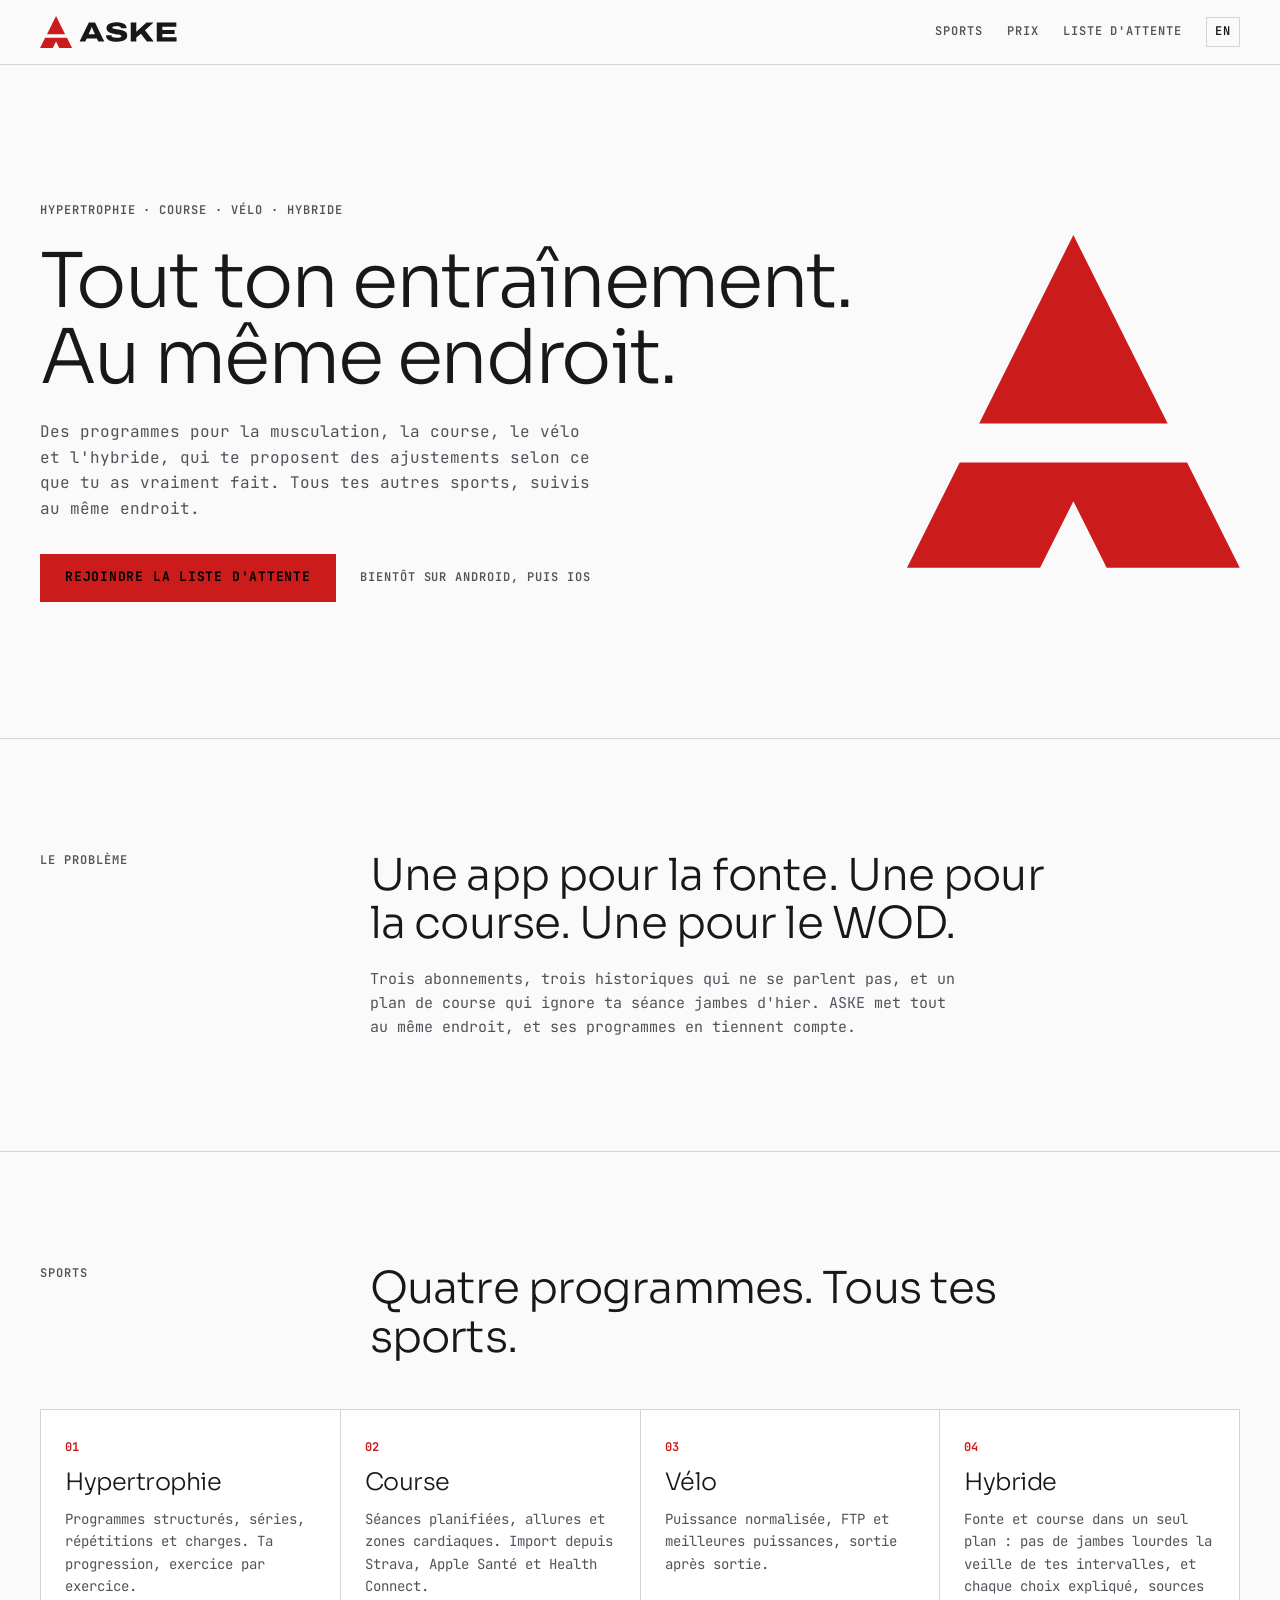
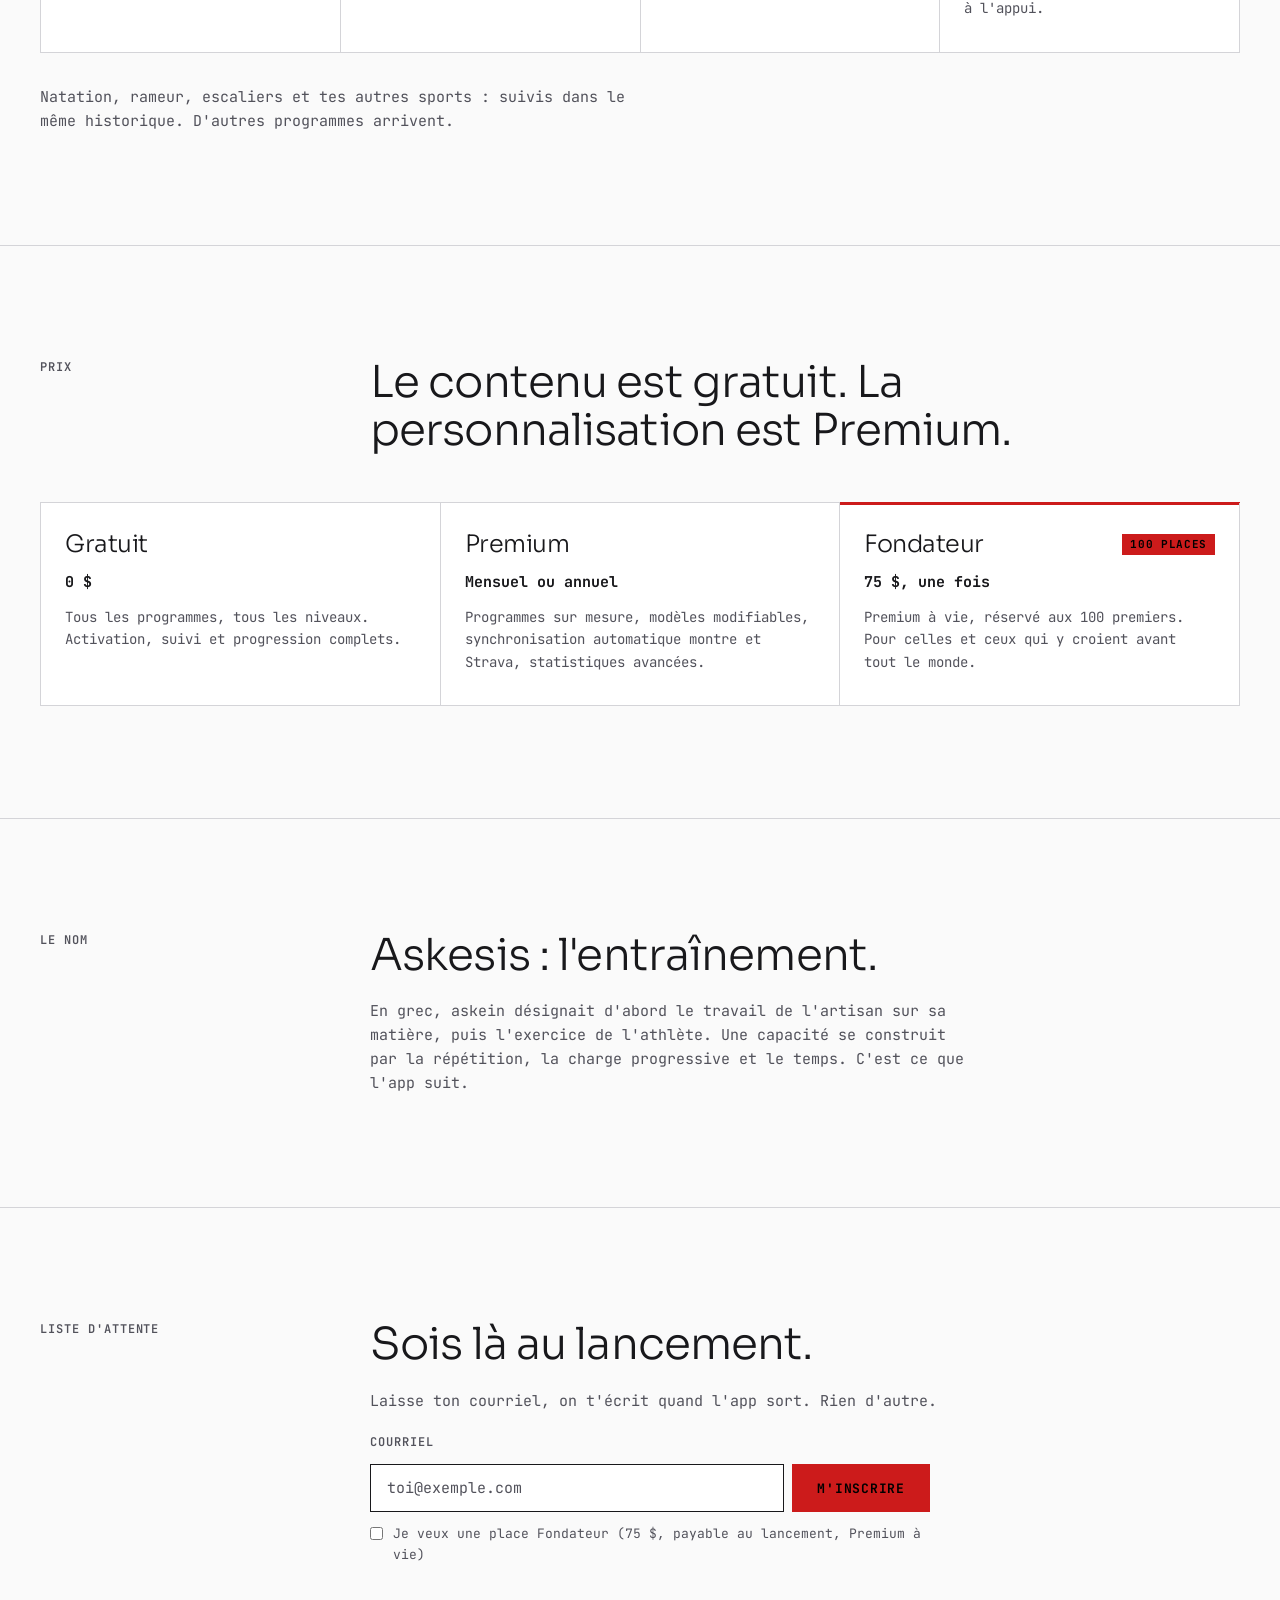
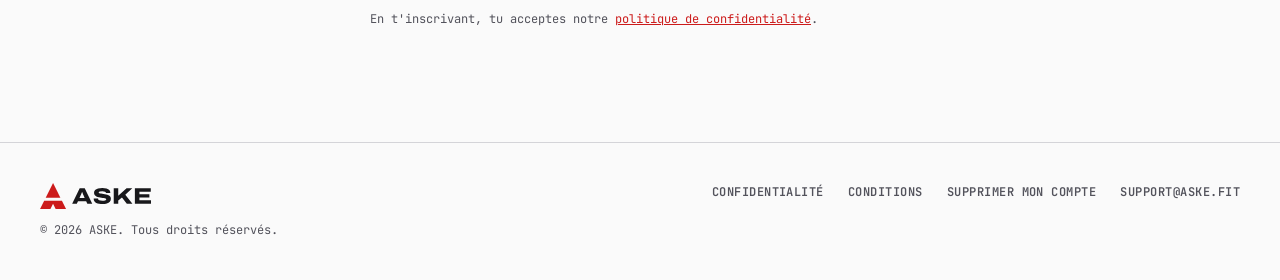
==== commit d81a08e0: "deploy KVZUZ/ASKE@f7485b62056ae7356653735a80b1f815e99872ca" ====
--- a/index.html
+++ b/index.html
@@ -1,2 +1,3 @@
-<!DOCTYPE html><html lang="fr"><head><meta charset="utf-8"><meta name="viewport" content="width=device-width, initial-scale=1"><title>ASKE - Tout ton entraînement, au même endroit</title><meta name="description" content="Des programmes de musculation, de course, de vélo et hybrides qui tiennent compte de ce que tu as vraiment fait. Tous tes autres sports, suivis au même endroit."><link rel="canonical" href="https://aske.fit/"><link rel="alternate" hreflang="fr" href="https://aske.fit/"><link rel="alternate" hreflang="en" href="https://aske.fit/en/"><link rel="alternate" hreflang="x-default" href="https://aske.fit/"><link rel="icon" type="image/svg+xml" href="/favicon.svg"><link rel="icon" type="image/png" href="/favicon.png"><link rel="apple-touch-icon" href="/apple-touch-icon.png"><meta name="theme-color" content="#cc1b1b"><meta property="og:type" content="website"><meta property="og:site_name" content="ASKE"><meta property="og:title" content="ASKE - Tout ton entraînement, au même endroit"><meta property="og:description" content="Des programmes de musculation, de course, de vélo et hybrides qui tiennent compte de ce que tu as vraiment fait. Tous tes autres sports, suivis au même endroit."><meta property="og:url" content="https://aske.fit/"><meta property="og:image" content="https://aske.fit/apercu.png"><meta property="og:locale" content="fr_CA"><meta name="twitter:card" content="summary"><style>@font-face{font-family:"JetBrains Mono-d192f39808fb38ab";src:url("/_astro/fonts/81133e6a08c1533e.woff2") format("woff2");font-display:swap;unicode-range:U+0000-00FF,U+0131,U+0152-0153,U+02BB-02BC,U+02C6,U+02DA,U+02DC,U+0304,U+0308,U+0329,U+2000-206F,U+20AC,U+2122,U+2191,U+2193,U+2212,U+2215,U+FEFF,U+FFFD;font-weight:400;font-style:normal;}@font-face{font-family:"JetBrains Mono-d192f39808fb38ab";src:url("/_astro/fonts/14d18de6c4f4b80f.woff2") format("woff2");font-display:swap;unicode-range:U+0000-00FF,U+0131,U+0152-0153,U+02BB-02BC,U+02C6,U+02DA,U+02DC,U+0304,U+0308,U+0329,U+2000-206F,U+20AC,U+2122,U+2191,U+2193,U+2212,U+2215,U+FEFF,U+FFFD;font-weight:600;font-style:normal;}@font-face{font-family:"JetBrains Mono-d192f39808fb38ab";src:url("/_astro/fonts/954d4fd4837b74b5.woff2") format("woff2");font-display:swap;unicode-range:U+0000-00FF,U+0131,U+0152-0153,U+02BB-02BC,U+02C6,U+02DA,U+02DC,U+0304,U+0308,U+0329,U+2000-206F,U+20AC,U+2122,U+2191,U+2193,U+2212,U+2215,U+FEFF,U+FFFD;font-weight:700;font-style:normal;}@font-face{font-family:"JetBrains Mono-d192f39808fb38ab";src:url("/_astro/fonts/4a5dbff24a66261e.woff2") format("woff2");font-display:swap;unicode-range:U+0100-02BA,U+02BD-02C5,U+02C7-02CC,U+02CE-02D7,U+02DD-02FF,U+0304,U+0308,U+0329,U+1D00-1DBF,U+1E00-1E9F,U+1EF2-1EFF,U+2020,U+20A0-20AB,U+20AD-20C0,U+2113,U+2C60-2C7F,U+A720-A7FF;font-weight:400;font-style:normal;}@font-face{font-family:"JetBrains Mono-d192f39808fb38ab";src:url("/_astro/fonts/8efcdfd190ec5e2a.woff2") format("woff2");font-display:swap;unicode-range:U+0100-02BA,U+02BD-02C5,U+02C7-02CC,U+02CE-02D7,U+02DD-02FF,U+0304,U+0308,U+0329,U+1D00-1DBF,U+1E00-1E9F,U+1EF2-1EFF,U+2020,U+20A0-20AB,U+20AD-20C0,U+2113,U+2C60-2C7F,U+A720-A7FF;font-weight:600;font-style:normal;}@font-face{font-family:"JetBrains Mono-d192f39808fb38ab";src:url("/_astro/fonts/86fa0ff5c3dd93f3.woff2") format("woff2");font-display:swap;unicode-range:U+0100-02BA,U+02BD-02C5,U+02C7-02CC,U+02CE-02D7,U+02DD-02FF,U+0304,U+0308,U+0329,U+1D00-1DBF,U+1E00-1E9F,U+1EF2-1EFF,U+2020,U+20A0-20AB,U+20AD-20C0,U+2113,U+2C60-2C7F,U+A720-A7FF;font-weight:700;font-style:normal;}@font-face{font-family:"JetBrains Mono-d192f39808fb38ab fallback: Courier New";src:local("Courier New");font-display:swap;font-weight:400;font-style:normal;size-adjust:99.9837%;ascent-override:102.0166%;descent-override:30.0049%;}@font-face{font-family:"JetBrains Mono-d192f39808fb38ab fallback: Courier New";src:local("Courier New");font-display:swap;font-weight:600;font-style:normal;size-adjust:99.9837%;ascent-override:102.0166%;descent-override:30.0049%;}@font-face{font-family:"JetBrains Mono-d192f39808fb38ab fallback: Courier New";src:local("Courier New");font-display:swap;font-weight:700;font-style:normal;size-adjust:99.9837%;ascent-override:102.0166%;descent-override:30.0049%;}@font-face{font-family:"JetBrains Mono-d192f39808fb38ab fallback: Courier New";src:local("Courier New");font-display:swap;font-weight:400;font-style:normal;size-adjust:99.9837%;ascent-override:102.0166%;descent-override:30.0049%;}@font-face{font-family:"JetBrains Mono-d192f39808fb38ab fallback: Courier New";src:local("Courier New");font-display:swap;font-weight:600;font-style:normal;size-adjust:99.9837%;ascent-override:102.0166%;descent-override:30.0049%;}@font-face{font-family:"JetBrains Mono-d192f39808fb38ab fallback: Courier New";src:local("Courier New");font-display:swap;font-weight:700;font-style:normal;size-adjust:99.9837%;ascent-override:102.0166%;descent-override:30.0049%;}:root{--font-mono:"JetBrains Mono-d192f39808fb38ab","JetBrains Mono-d192f39808fb38ab fallback: Courier New",monospace;}</style><link rel="preload" href="/_astro/fonts/81133e6a08c1533e.woff2" as="font" type="font/woff2" crossorigin><link rel="preload" href="/_astro/fonts/14d18de6c4f4b80f.woff2" as="font" type="font/woff2" crossorigin><link rel="preload" href="/_astro/fonts/954d4fd4837b74b5.woff2" as="font" type="font/woff2" crossorigin><link rel="preload" href="/_astro/fonts/4a5dbff24a66261e.woff2" as="font" type="font/woff2" crossorigin><link rel="preload" href="/_astro/fonts/8efcdfd190ec5e2a.woff2" as="font" type="font/woff2" crossorigin><link rel="preload" href="/_astro/fonts/86fa0ff5c3dd93f3.woff2" as="font" type="font/woff2" crossorigin><style>@font-face{font-family:"Encode Sans Semi Expanded-a78a876d9c008b22";src:url("/_astro/fonts/db5e4c047ad9fff4.woff2") format("woff2");font-display:swap;unicode-range:U+0000-00FF,U+0131,U+0152-0153,U+02BB-02BC,U+02C6,U+02DA,U+02DC,U+0304,U+0308,U+0329,U+2000-206F,U+20AC,U+2122,U+2191,U+2193,U+2212,U+2215,U+FEFF,U+FFFD;font-weight:300;font-style:normal;}@font-face{font-family:"Encode Sans Semi Expanded-a78a876d9c008b22";src:url("/_astro/fonts/0fd588e5ddecbe90.woff2") format("woff2");font-display:swap;unicode-range:U+0000-00FF,U+0131,U+0152-0153,U+02BB-02BC,U+02C6,U+02DA,U+02DC,U+0304,U+0308,U+0329,U+2000-206F,U+20AC,U+2122,U+2191,U+2193,U+2212,U+2215,U+FEFF,U+FFFD;font-weight:500;font-style:normal;}@font-face{font-family:"Encode Sans Semi Expanded-a78a876d9c008b22";src:url("/_astro/fonts/a467b3ca6a617674.woff2") format("woff2");font-display:swap;unicode-range:U+0100-02BA,U+02BD-02C5,U+02C7-02CC,U+02CE-02D7,U+02DD-02FF,U+0304,U+0308,U+0329,U+1D00-1DBF,U+1E00-1E9F,U+1EF2-1EFF,U+2020,U+20A0-20AB,U+20AD-20C0,U+2113,U+2C60-2C7F,U+A720-A7FF;font-weight:300;font-style:normal;}@font-face{font-family:"Encode Sans Semi Expanded-a78a876d9c008b22";src:url("/_astro/fonts/7c423a0d5b570a2a.woff2") format("woff2");font-display:swap;unicode-range:U+0100-02BA,U+02BD-02C5,U+02C7-02CC,U+02CE-02D7,U+02DD-02FF,U+0304,U+0308,U+0329,U+1D00-1DBF,U+1E00-1E9F,U+1EF2-1EFF,U+2020,U+20A0-20AB,U+20AD-20C0,U+2113,U+2C60-2C7F,U+A720-A7FF;font-weight:500;font-style:normal;}@font-face{font-family:"Encode Sans Semi Expanded-a78a876d9c008b22 fallback: Arial";src:local("Arial");font-display:swap;font-weight:300;font-style:normal;size-adjust:103.5216%;ascent-override:99.4962%;descent-override:21.2516%;line-gap-override:0%;}@font-face{font-family:"Encode Sans Semi Expanded-a78a876d9c008b22 fallback: Arial";src:local("Arial");font-display:swap;font-weight:500;font-style:normal;size-adjust:103.5216%;ascent-override:99.4962%;descent-override:21.2516%;line-gap-override:0%;}@font-face{font-family:"Encode Sans Semi Expanded-a78a876d9c008b22 fallback: Arial";src:local("Arial");font-display:swap;font-weight:300;font-style:normal;size-adjust:103.5216%;ascent-override:99.4962%;descent-override:21.2516%;line-gap-override:0%;}@font-face{font-family:"Encode Sans Semi Expanded-a78a876d9c008b22 fallback: Arial";src:local("Arial");font-display:swap;font-weight:500;font-style:normal;size-adjust:103.5216%;ascent-override:99.4962%;descent-override:21.2516%;line-gap-override:0%;}:root{--font-sans:"Encode Sans Semi Expanded-a78a876d9c008b22","Encode Sans Semi Expanded-a78a876d9c008b22 fallback: Arial",sans-serif;}</style><link rel="preload" href="/_astro/fonts/db5e4c047ad9fff4.woff2" as="font" type="font/woff2" crossorigin><link rel="preload" href="/_astro/fonts/0fd588e5ddecbe90.woff2" as="font" type="font/woff2" crossorigin><link rel="preload" href="/_astro/fonts/a467b3ca6a617674.woff2" as="font" type="font/woff2" crossorigin><link rel="preload" href="/_astro/fonts/7c423a0d5b570a2a.woff2" as="font" type="font/woff2" crossorigin><style>:root{color-scheme:light dark;--brand:#cc1b1b;--brand-pressed:#b81f14;--bg-main:#fafafa;--bg-card:#fff;--bg-sunken:#f4f4f5;--bg-inverse:#18181b;--text-primary:#18181b;--text-secondary:#52525b;--text-tertiary:#52525b;--text-on-primary:#000;--text-inverse:#fff;--text-link:#cc1b1b;--text-danger:#c81e1e;--text-success:#047857;--border-default:#d4d4d8;--border-strong:#18181b;--page-max:1440px;--gutter:clamp(16px, 4vw, 40px)}@media (prefers-color-scheme:dark){:root{--bg-main:#000;--bg-card:#18181b;--bg-sunken:#09090b;--bg-inverse:#d4d4d8;--text-primary:#fafafa;--text-secondary:#a1a1aa;--text-tertiary:#71717a;--text-inverse:#000;--text-danger:#ef4444;--text-success:#10b981;--border-default:#27272a;--border-strong:#52525b}}*,:before,:after{box-sizing:border-box}html{-webkit-text-size-adjust:100%;scroll-behavior:smooth}body{background:var(--bg-main);color:var(--text-primary);font-family:var(--font-mono);-webkit-font-smoothing:antialiased;margin:0;font-size:15px;line-height:1.6}h1,h2,h3{font-family:var(--font-sans);letter-spacing:-.02em;margin:0;font-weight:300;line-height:1.1}p{margin:0}a{color:var(--text-link)}:focus-visible{outline:2px solid var(--brand);outline-offset:2px}.wrap{max-width:var(--page-max);padding:0 var(--gutter);margin:0 auto}.label{font-family:var(--font-mono);letter-spacing:.08em;text-transform:uppercase;color:var(--text-secondary);font-size:12px;font-weight:600}.btn{min-height:48px;font-family:var(--font-mono);letter-spacing:.06em;text-transform:uppercase;cursor:pointer;border:1px solid #0000;justify-content:center;align-items:center;padding:0 24px;font-size:13px;font-weight:700;text-decoration:none;display:inline-flex}.btn-primary{background:var(--brand);color:var(--text-on-primary)}.btn-primary:hover{background:var(--brand-pressed)}.btn-primary:disabled{opacity:.6;cursor:progress}.btn-secondary{color:var(--text-primary);border-color:var(--border-strong);background:0 0}.logo[data-astro-cid-f7espo7c]{display:block}.marque[data-astro-cid-f7espo7c]{fill:var(--brand)}.mot[data-astro-cid-f7espo7c]{fill:currentColor}.entete[data-astro-cid-nen7h5rs]{z-index:10;background:var(--bg-main);border-bottom:1px solid var(--border-default);position:sticky;top:0}.barre[data-astro-cid-nen7h5rs]{justify-content:space-between;align-items:center;height:64px;display:flex}.accueil[data-astro-cid-nen7h5rs]{color:var(--text-primary)}.nav[data-astro-cid-nen7h5rs]{align-items:center;gap:24px;display:flex}.lien[data-astro-cid-nen7h5rs]{letter-spacing:.08em;text-transform:uppercase;color:var(--text-secondary);font-size:12px;font-weight:600;text-decoration:none}.lien[data-astro-cid-nen7h5rs]:hover{color:var(--text-primary)}.langue[data-astro-cid-nen7h5rs]{border:1px solid var(--border-default);color:var(--text-primary);padding:4px 8px}@media (width<=640px){.masque-mobile[data-astro-cid-nen7h5rs]{display:none}.nav[data-astro-cid-nen7h5rs]{gap:16px}}.pied[data-astro-cid-jo6i4kqk]{border-top:1px solid var(--border-default);padding:40px 0}.contenu[data-astro-cid-jo6i4kqk]{flex-wrap:wrap;justify-content:space-between;gap:24px;display:flex}.marque[data-astro-cid-jo6i4kqk]{color:var(--text-primary);flex-direction:column;gap:12px;display:flex}.droits[data-astro-cid-jo6i4kqk]{color:var(--text-tertiary);font-size:12px}.liens[data-astro-cid-jo6i4kqk]{flex-wrap:wrap;align-items:flex-start;gap:12px 24px;display:flex}.liens[data-astro-cid-jo6i4kqk] a[data-astro-cid-jo6i4kqk]{letter-spacing:.04em;text-transform:uppercase;color:var(--text-secondary);font-size:12px;font-weight:600;text-decoration:none}.liens[data-astro-cid-jo6i4kqk] a[data-astro-cid-jo6i4kqk]:hover{color:var(--text-primary)}
-</style><link rel="stylesheet" href="/_astro/Accueil.CSq6NTC8.css"></head><body><header class="entete" data-astro-cid-nen7h5rs><div class="wrap barre" data-astro-cid-nen7h5rs><a href="/" class="accueil" aria-label="ASKE" data-astro-cid-nen7h5rs><svg class="logo" viewBox="0 0 435.16 102" height="32" width="136.64" role="img" aria-label="ASKE" data-astro-cid-f7espo7c><g transform="scale(1.7) translate(-2 -2)" data-astro-cid-f7espo7c><path class="marque" d="M32 2 L49 36 H15 Z" data-astro-cid-f7espo7c></path><path class="marque" d="M11.5 43 H52.5 L62 62 H38 L32 50 L26 62 H2 Z" data-astro-cid-f7espo7c></path></g><path class="mot" d="M144.31 81L126 81L155.48 21L175.27 21L204.75 81L185.48 81L180.94 71.41L148.85 71.41L144.31 81M160.19 46.20L154.78 58.41L175.01 58.41L169.60 46.20Q169.08 45.16 168.21 42.93Q167.34 40.71 166.47 38.53Q165.59 36.35 165.33 35.39L164.63 35.39Q164.02 36.96 163.19 39.05Q162.37 41.15 161.54 43.11Q160.71 45.07 160.19 46.20M245.48 82.05Q238.06 82.05 231.74 81.17Q225.42 80.30 220.62 78.08Q215.83 75.85 213.17 71.97Q210.51 68.09 210.42 62.08Q210.42 61.90 210.46 61.64Q210.51 61.38 210.51 61.12L227.95 61.12Q227.77 61.81 227.77 62.60Q227.77 66.61 232.26 68.09Q236.76 69.58 244.17 69.58Q247.48 69.58 251.06 69.18Q254.63 68.79 257.08 67.66Q259.52 66.52 259.52 64.26Q259.52 62.16 256.94 61.03Q254.37 59.90 250.14 59.24Q245.91 58.59 240.81 57.93Q235.71 57.28 230.61 56.15Q225.51 55.01 221.23 52.92Q216.96 50.83 214.39 47.34Q211.81 43.85 211.81 38.35Q211.81 31.99 216 27.93Q220.19 23.88 227.51 21.92Q234.84 19.95 244.17 19.95Q253.67 19.95 260.74 21.92Q267.80 23.88 271.73 27.89Q275.65 31.90 275.65 37.92L275.65 39.14L258.47 39.14L258.47 38.44Q258.47 35.74 254.98 33.91Q251.49 32.08 245.04 32.08Q237.19 32.08 233.66 33.51Q230.13 34.95 230.13 36.96Q230.13 38.97 232.70 40.01Q235.27 41.06 239.55 41.67Q243.82 42.28 248.88 42.93Q253.94 43.59 259.04 44.68Q264.14 45.77 268.41 47.77Q272.69 49.78 275.26 53.18Q277.83 56.58 277.83 61.90Q277.83 69.14 273.65 73.59Q269.46 78.03 262.13 80.04Q254.81 82.05 245.48 82.05M306.78 81L289.08 81L289.08 21L306.78 21L306.78 50.13L339.40 21L361.81 21L334.43 45.77L362.42 81L340.45 81L321.35 56.41L306.78 68.18L306.78 81M435.16 81L372.02 81L372.02 21L434.46 21L434.46 34.17L389.81 34.17L389.81 44.28L428.88 44.28L428.88 57.02L389.81 57.02L389.81 67.83L435.16 67.83" data-astro-cid-f7espo7c></path></svg></a><nav class="nav" aria-label="Navigation" data-astro-cid-nen7h5rs><a href="/#sports" class="lien masque-mobile" data-astro-cid-nen7h5rs>Sports</a><a href="/#prix" class="lien masque-mobile" data-astro-cid-nen7h5rs>Prix</a><a href="/#liste" class="lien" data-astro-cid-nen7h5rs>Liste d&#39;attente</a><a href="/en/" hreflang="en" lang="en" class="lien langue" aria-label="English" data-astro-cid-nen7h5rs>EN</a></nav></div></header><main><section class="hero" data-astro-cid-fixlnrjr><div class="wrap hero-grille" data-astro-cid-fixlnrjr><div class="hero-contenu" data-astro-cid-fixlnrjr><p class="label" data-astro-cid-fixlnrjr>Hypertrophie · Course · Vélo · Hybride</p><h1 class="hero-titre" data-astro-cid-fixlnrjr>Tout ton entraînement.<br /><span class="ligne">Au même endroit.</span></h1><p class="hero-texte" data-astro-cid-fixlnrjr>Des programmes pour la musculation, la course, le vélo et l&#39;hybride, qui te proposent des ajustements selon ce que tu as vraiment fait. Tous tes autres sports, suivis au même endroit.</p><div class="hero-actions" data-astro-cid-fixlnrjr><a href="#liste" class="btn btn-primary" data-astro-cid-fixlnrjr>Rejoindre la liste d&#39;attente</a><span class="label" data-astro-cid-fixlnrjr>Bientôt sur Android, puis iOS</span></div></div><svg class="hero-marque" viewBox="2 2 60 60" aria-hidden="true" data-astro-cid-fixlnrjr><path d="M32 2 L49 36 H15 Z" data-astro-cid-fixlnrjr></path><path d="M11.5 43 H52.5 L62 62 H38 L32 50 L26 62 H2 Z" data-astro-cid-fixlnrjr></path></svg></div></section><section class="section" data-astro-cid-fixlnrjr><div class="wrap colonnes" data-astro-cid-fixlnrjr><p class="label" data-astro-cid-fixlnrjr>Le problème</p><div class="corps" data-astro-cid-fixlnrjr><h2 class="titre-section" data-astro-cid-fixlnrjr>Une app pour la fonte. Une pour la course. Une pour le WOD.</h2><p class="texte" data-astro-cid-fixlnrjr>Trois abonnements, trois historiques qui ne se parlent pas, et un plan de course qui ignore ta séance jambes d&#39;hier. ASKE met tout au même endroit, et ses programmes en tiennent compte.</p></div></div></section><section class="section" id="sports" data-astro-cid-fixlnrjr><div class="wrap" data-astro-cid-fixlnrjr><div class="colonnes entete-section" data-astro-cid-fixlnrjr><p class="label" data-astro-cid-fixlnrjr>Sports</p><h2 class="titre-section corps" data-astro-cid-fixlnrjr>Quatre programmes. Tous tes sports.</h2></div><ol class="grille grille-4" data-astro-cid-fixlnrjr><li class="case" data-astro-cid-fixlnrjr><span class="numero" data-astro-cid-fixlnrjr>01</span><h3 class="nom" data-astro-cid-fixlnrjr>Hypertrophie</h3><p class="texte-case" data-astro-cid-fixlnrjr>Programmes structurés, séries, répétitions et charges. Ta progression, exercice par exercice.</p></li><li class="case" data-astro-cid-fixlnrjr><span class="numero" data-astro-cid-fixlnrjr>02</span><h3 class="nom" data-astro-cid-fixlnrjr>Course</h3><p class="texte-case" data-astro-cid-fixlnrjr>Séances planifiées, allures et zones cardiaques. Import depuis Strava, Apple Santé et Health Connect.</p></li><li class="case" data-astro-cid-fixlnrjr><span class="numero" data-astro-cid-fixlnrjr>03</span><h3 class="nom" data-astro-cid-fixlnrjr>Vélo</h3><p class="texte-case" data-astro-cid-fixlnrjr>Puissance normalisée, FTP et meilleures puissances, sortie après sortie.</p></li><li class="case" data-astro-cid-fixlnrjr><span class="numero" data-astro-cid-fixlnrjr>04</span><h3 class="nom" data-astro-cid-fixlnrjr>Hybride</h3><p class="texte-case" data-astro-cid-fixlnrjr>Fonte et course dans un seul plan : pas de jambes lourdes la veille de tes intervalles, et chaque choix expliqué, sources à l&#39;appui.</p></li></ol><p class="texte autres" data-astro-cid-fixlnrjr>Natation, rameur, escaliers et tes autres sports : suivis dans le même historique. D&#39;autres programmes arrivent.</p></div></section><section class="section" id="prix" data-astro-cid-fixlnrjr><div class="wrap" data-astro-cid-fixlnrjr><div class="colonnes entete-section" data-astro-cid-fixlnrjr><p class="label" data-astro-cid-fixlnrjr>Prix</p><h2 class="titre-section corps" data-astro-cid-fixlnrjr>Le contenu est gratuit. La personnalisation est Premium.</h2></div><ul class="grille grille-3" data-astro-cid-fixlnrjr><li class="case" data-astro-cid-fixlnrjr><div class="case-entete" data-astro-cid-fixlnrjr><h3 class="nom" data-astro-cid-fixlnrjr>Gratuit</h3></div><p class="prix" data-astro-cid-fixlnrjr>0 $</p><p class="texte-case" data-astro-cid-fixlnrjr>Tous les programmes, tous les niveaux. Activation, suivi et progression complets.</p></li><li class="case" data-astro-cid-fixlnrjr><div class="case-entete" data-astro-cid-fixlnrjr><h3 class="nom" data-astro-cid-fixlnrjr>Premium</h3></div><p class="prix" data-astro-cid-fixlnrjr>Mensuel ou annuel</p><p class="texte-case" data-astro-cid-fixlnrjr>Programmes sur mesure, modèles modifiables, synchronisation automatique montre et Strava, statistiques avancées.</p></li><li class="case vedette" data-astro-cid-fixlnrjr><div class="case-entete" data-astro-cid-fixlnrjr><h3 class="nom" data-astro-cid-fixlnrjr>Fondateur</h3><span class="tag" data-astro-cid-fixlnrjr>100 places</span></div><p class="prix" data-astro-cid-fixlnrjr>75 $, une fois</p><p class="texte-case" data-astro-cid-fixlnrjr>Premium à vie, réservé aux 100 premiers. Pour celles et ceux qui y croient avant tout le monde.</p></li></ul></div></section><section class="section" data-astro-cid-fixlnrjr><div class="wrap colonnes" data-astro-cid-fixlnrjr><p class="label" data-astro-cid-fixlnrjr>Le nom</p><div class="corps" data-astro-cid-fixlnrjr><h2 class="titre-section" data-astro-cid-fixlnrjr>Askesis : l&#39;entraînement.</h2><p class="texte" data-astro-cid-fixlnrjr>En grec, askein désignait d&#39;abord le travail de l&#39;artisan sur sa matière, puis l&#39;exercice de l&#39;athlète. Une capacité se construit par la répétition, la charge progressive et le temps. C&#39;est ce que l&#39;app suit.</p></div></div></section><section class="section liste" id="liste" data-astro-cid-fixlnrjr><div class="wrap colonnes" data-astro-cid-fixlnrjr><p class="label" data-astro-cid-fixlnrjr>Liste d&#39;attente</p><div class="corps" data-astro-cid-fixlnrjr><h2 class="titre-section" data-astro-cid-fixlnrjr>Sois là au lancement.</h2><p class="texte" data-astro-cid-fixlnrjr>Laisse ton courriel, on t&#39;écrit quand l&#39;app sort. Rien d&#39;autre.</p><form class="formulaire" data-liste-attente data-langue="fr" data-messages="{&quot;envoyer&quot;:&quot;M'inscrire&quot;,&quot;envoi&quot;:&quot;Envoi…&quot;,&quot;succes&quot;:&quot;C'est noté. On t'écrit au lancement.&quot;,&quot;erreur&quot;:&quot;L'inscription n'est pas passée. Réessaie dans un instant.&quot;,&quot;invalide&quot;:&quot;Ce courriel ne semble pas valide.&quot;}" novalidate data-astro-cid-6zrixzer><label class="label" for="liste-courriel" data-astro-cid-6zrixzer>Courriel</label><div class="ligne" data-astro-cid-6zrixzer><input id="liste-courriel" name="courriel" type="email" autocomplete="email" inputmode="email" required maxlength="254" placeholder="toi@exemple.com" class="champ" data-astro-cid-6zrixzer><button type="submit" class="btn btn-primary" data-astro-cid-6zrixzer>M&#39;inscrire</button></div><label class="case" data-astro-cid-6zrixzer><input type="checkbox" name="fondateur" data-astro-cid-6zrixzer><span data-astro-cid-6zrixzer>Je veux une place Fondateur (75 $, payable au lancement, Premium à vie)</span></label><p class="statut" role="status" aria-live="polite" data-astro-cid-6zrixzer></p><p class="mention" data-astro-cid-6zrixzer>En t&#39;inscrivant, tu acceptes notre <a href="/confidentialite/" data-astro-cid-6zrixzer>politique de confidentialité</a>.</p></form><script type="module">var e=`eyJhbGciOiJIUzI1NiIsInR5cCI6IkpXVCJ9.eyJpc3MiOiJzdXBhYmFzZSIsInJlZiI6Im9rdmxuZGxpdm93YWVoamNjY2RtIiwicm9sZSI6ImFub24iLCJpYXQiOjE3OTI5NjUwMjMsImV4cCI6MjEwODU0MTAyM30.iC8dDe0oTWQ8GeJVTZnv5BQstguZxeg_6OXtcpALX5E`;for(let t of document.querySelectorAll(`[data-liste-attente]`)){let n=JSON.parse(t.dataset.messages??`{}`),r=t.querySelector(`input[name=courriel]`),i=t.querySelector(`input[name=fondateur]`),a=t.querySelector(`button[type=submit]`),o=t.querySelector(`.statut`),s=(e,t)=>{o.textContent=e,o.dataset.ton=t};t.addEventListener(`submit`,async o=>{o.preventDefault();let c=r.value.trim();if(!r.checkValidity())s(n.invalide,`erreur`),r.focus();else{a.disabled=!0,a.textContent=n.envoi,s(``,``);try{let r=await fetch(`https://okvlndlivowaehjcccdm.supabase.co/rest/v1/liste_attente`,{method:`POST`,headers:{apikey:e,Authorization:`Bearer ${e}`,"Content-Type":`application/json`,Prefer:`return=minimal`},body:JSON.stringify({courriel:c,langue:t.dataset.langue,fondateur:i.checked})});r.ok||r.status===409?(t.reset(),s(n.succes,`succes`)):s(r.status===400?n.invalide:n.erreur,`erreur`)}catch{s(n.erreur,`erreur`)}finally{a.disabled=!1,a.textContent=n.envoyer}}})}</script></div></div></section></main><footer class="pied" data-astro-cid-jo6i4kqk><div class="wrap contenu" data-astro-cid-jo6i4kqk><div class="marque" data-astro-cid-jo6i4kqk><svg class="logo" viewBox="0 0 435.16 102" height="26" width="111.01999999999998" role="img" aria-label="ASKE" data-astro-cid-f7espo7c><g transform="scale(1.7) translate(-2 -2)" data-astro-cid-f7espo7c><path class="marque" d="M32 2 L49 36 H15 Z" data-astro-cid-f7espo7c></path><path class="marque" d="M11.5 43 H52.5 L62 62 H38 L32 50 L26 62 H2 Z" data-astro-cid-f7espo7c></path></g><path class="mot" d="M144.31 81L126 81L155.48 21L175.27 21L204.75 81L185.48 81L180.94 71.41L148.85 71.41L144.31 81M160.19 46.20L154.78 58.41L175.01 58.41L169.60 46.20Q169.08 45.16 168.21 42.93Q167.34 40.71 166.47 38.53Q165.59 36.35 165.33 35.39L164.63 35.39Q164.02 36.96 163.19 39.05Q162.37 41.15 161.54 43.11Q160.71 45.07 160.19 46.20M245.48 82.05Q238.06 82.05 231.74 81.17Q225.42 80.30 220.62 78.08Q215.83 75.85 213.17 71.97Q210.51 68.09 210.42 62.08Q210.42 61.90 210.46 61.64Q210.51 61.38 210.51 61.12L227.95 61.12Q227.77 61.81 227.77 62.60Q227.77 66.61 232.26 68.09Q236.76 69.58 244.17 69.58Q247.48 69.58 251.06 69.18Q254.63 68.79 257.08 67.66Q259.52 66.52 259.52 64.26Q259.52 62.16 256.94 61.03Q254.37 59.90 250.14 59.24Q245.91 58.59 240.81 57.93Q235.71 57.28 230.61 56.15Q225.51 55.01 221.23 52.92Q216.96 50.83 214.39 47.34Q211.81 43.85 211.81 38.35Q211.81 31.99 216 27.93Q220.19 23.88 227.51 21.92Q234.84 19.95 244.17 19.95Q253.67 19.95 260.74 21.92Q267.80 23.88 271.73 27.89Q275.65 31.90 275.65 37.92L275.65 39.14L258.47 39.14L258.47 38.44Q258.47 35.74 254.98 33.91Q251.49 32.08 245.04 32.08Q237.19 32.08 233.66 33.51Q230.13 34.95 230.13 36.96Q230.13 38.97 232.70 40.01Q235.27 41.06 239.55 41.67Q243.82 42.28 248.88 42.93Q253.94 43.59 259.04 44.68Q264.14 45.77 268.41 47.77Q272.69 49.78 275.26 53.18Q277.83 56.58 277.83 61.90Q277.83 69.14 273.65 73.59Q269.46 78.03 262.13 80.04Q254.81 82.05 245.48 82.05M306.78 81L289.08 81L289.08 21L306.78 21L306.78 50.13L339.40 21L361.81 21L334.43 45.77L362.42 81L340.45 81L321.35 56.41L306.78 68.18L306.78 81M435.16 81L372.02 81L372.02 21L434.46 21L434.46 34.17L389.81 34.17L389.81 44.28L428.88 44.28L428.88 57.02L389.81 57.02L389.81 67.83L435.16 67.83" data-astro-cid-f7espo7c></path></svg><p class="droits" data-astro-cid-jo6i4kqk>© 2026 ASKE. Tous droits réservés.</p></div><nav class="liens" aria-label="Contact" data-astro-cid-jo6i4kqk><a href="/confidentialite/" data-astro-cid-jo6i4kqk>Confidentialité</a><a href="/conditions/" data-astro-cid-jo6i4kqk>Conditions</a><a href="/suppression-compte/" data-astro-cid-jo6i4kqk>Supprimer mon compte</a><a href="mailto:support@aske.fit" data-astro-cid-jo6i4kqk>support@aske.fit</a></nav></div></footer></body></html>+<!DOCTYPE html><html lang="fr"><head><meta charset="utf-8"><meta name="viewport" content="width=device-width, initial-scale=1"><title>ASKE - Tout ton entraînement, au même endroit</title><meta name="description" content="Des programmes de musculation, de course, de vélo et hybrides qui tiennent compte de ce que tu as vraiment fait. Tous tes autres sports, suivis au même endroit."><link rel="canonical" href="https://aske.fit/"><link rel="alternate" hreflang="fr" href="https://aske.fit/"><link rel="alternate" hreflang="en" href="https://aske.fit/en/"><link rel="alternate" hreflang="x-default" href="https://aske.fit/"><link rel="icon" type="image/svg+xml" href="/favicon.svg"><link rel="icon" type="image/png" href="/favicon.png"><link rel="apple-touch-icon" href="/apple-touch-icon.png"><meta name="theme-color" content="#cc1b1b"><meta property="og:type" content="website"><meta property="og:site_name" content="ASKE"><meta property="og:title" content="ASKE - Tout ton entraînement, au même endroit"><meta property="og:description" content="Des programmes de musculation, de course, de vélo et hybrides qui tiennent compte de ce que tu as vraiment fait. Tous tes autres sports, suivis au même endroit."><meta property="og:url" content="https://aske.fit/"><meta property="og:image" content="https://aske.fit/apercu.png"><meta property="og:locale" content="fr_CA"><meta name="twitter:card" content="summary"><style>@font-face{font-family:"JetBrains Mono-d192f39808fb38ab";src:url("/_astro/fonts/81133e6a08c1533e.woff2") format("woff2");font-display:swap;unicode-range:U+0000-00FF,U+0131,U+0152-0153,U+02BB-02BC,U+02C6,U+02DA,U+02DC,U+0304,U+0308,U+0329,U+2000-206F,U+20AC,U+2122,U+2191,U+2193,U+2212,U+2215,U+FEFF,U+FFFD;font-weight:400;font-style:normal;}@font-face{font-family:"JetBrains Mono-d192f39808fb38ab";src:url("/_astro/fonts/14d18de6c4f4b80f.woff2") format("woff2");font-display:swap;unicode-range:U+0000-00FF,U+0131,U+0152-0153,U+02BB-02BC,U+02C6,U+02DA,U+02DC,U+0304,U+0308,U+0329,U+2000-206F,U+20AC,U+2122,U+2191,U+2193,U+2212,U+2215,U+FEFF,U+FFFD;font-weight:600;font-style:normal;}@font-face{font-family:"JetBrains Mono-d192f39808fb38ab";src:url("/_astro/fonts/954d4fd4837b74b5.woff2") format("woff2");font-display:swap;unicode-range:U+0000-00FF,U+0131,U+0152-0153,U+02BB-02BC,U+02C6,U+02DA,U+02DC,U+0304,U+0308,U+0329,U+2000-206F,U+20AC,U+2122,U+2191,U+2193,U+2212,U+2215,U+FEFF,U+FFFD;font-weight:700;font-style:normal;}@font-face{font-family:"JetBrains Mono-d192f39808fb38ab";src:url("/_astro/fonts/4a5dbff24a66261e.woff2") format("woff2");font-display:swap;unicode-range:U+0100-02BA,U+02BD-02C5,U+02C7-02CC,U+02CE-02D7,U+02DD-02FF,U+0304,U+0308,U+0329,U+1D00-1DBF,U+1E00-1E9F,U+1EF2-1EFF,U+2020,U+20A0-20AB,U+20AD-20C0,U+2113,U+2C60-2C7F,U+A720-A7FF;font-weight:400;font-style:normal;}@font-face{font-family:"JetBrains Mono-d192f39808fb38ab";src:url("/_astro/fonts/8efcdfd190ec5e2a.woff2") format("woff2");font-display:swap;unicode-range:U+0100-02BA,U+02BD-02C5,U+02C7-02CC,U+02CE-02D7,U+02DD-02FF,U+0304,U+0308,U+0329,U+1D00-1DBF,U+1E00-1E9F,U+1EF2-1EFF,U+2020,U+20A0-20AB,U+20AD-20C0,U+2113,U+2C60-2C7F,U+A720-A7FF;font-weight:600;font-style:normal;}@font-face{font-family:"JetBrains Mono-d192f39808fb38ab";src:url("/_astro/fonts/86fa0ff5c3dd93f3.woff2") format("woff2");font-display:swap;unicode-range:U+0100-02BA,U+02BD-02C5,U+02C7-02CC,U+02CE-02D7,U+02DD-02FF,U+0304,U+0308,U+0329,U+1D00-1DBF,U+1E00-1E9F,U+1EF2-1EFF,U+2020,U+20A0-20AB,U+20AD-20C0,U+2113,U+2C60-2C7F,U+A720-A7FF;font-weight:700;font-style:normal;}@font-face{font-family:"JetBrains Mono-d192f39808fb38ab fallback: Courier New";src:local("Courier New");font-display:swap;font-weight:400;font-style:normal;size-adjust:99.9837%;ascent-override:102.0166%;descent-override:30.0049%;}@font-face{font-family:"JetBrains Mono-d192f39808fb38ab fallback: Courier New";src:local("Courier New");font-display:swap;font-weight:600;font-style:normal;size-adjust:99.9837%;ascent-override:102.0166%;descent-override:30.0049%;}@font-face{font-family:"JetBrains Mono-d192f39808fb38ab fallback: Courier New";src:local("Courier New");font-display:swap;font-weight:700;font-style:normal;size-adjust:99.9837%;ascent-override:102.0166%;descent-override:30.0049%;}@font-face{font-family:"JetBrains Mono-d192f39808fb38ab fallback: Courier New";src:local("Courier New");font-display:swap;font-weight:400;font-style:normal;size-adjust:99.9837%;ascent-override:102.0166%;descent-override:30.0049%;}@font-face{font-family:"JetBrains Mono-d192f39808fb38ab fallback: Courier New";src:local("Courier New");font-display:swap;font-weight:600;font-style:normal;size-adjust:99.9837%;ascent-override:102.0166%;descent-override:30.0049%;}@font-face{font-family:"JetBrains Mono-d192f39808fb38ab fallback: Courier New";src:local("Courier New");font-display:swap;font-weight:700;font-style:normal;size-adjust:99.9837%;ascent-override:102.0166%;descent-override:30.0049%;}:root{--font-mono:"JetBrains Mono-d192f39808fb38ab","JetBrains Mono-d192f39808fb38ab fallback: Courier New",monospace;}</style><link rel="preload" href="/_astro/fonts/81133e6a08c1533e.woff2" as="font" type="font/woff2" crossorigin><link rel="preload" href="/_astro/fonts/14d18de6c4f4b80f.woff2" as="font" type="font/woff2" crossorigin><link rel="preload" href="/_astro/fonts/954d4fd4837b74b5.woff2" as="font" type="font/woff2" crossorigin><link rel="preload" href="/_astro/fonts/4a5dbff24a66261e.woff2" as="font" type="font/woff2" crossorigin><link rel="preload" href="/_astro/fonts/8efcdfd190ec5e2a.woff2" as="font" type="font/woff2" crossorigin><link rel="preload" href="/_astro/fonts/86fa0ff5c3dd93f3.woff2" as="font" type="font/woff2" crossorigin><style>@font-face{font-family:Sora-f161dcfc547be651;src:url("/_astro/fonts/be415f25fe1f2206.woff2") format("woff2");font-display:swap;unicode-range:U+0000-00FF,U+0131,U+0152-0153,U+02BB-02BC,U+02C6,U+02DA,U+02DC,U+0304,U+0308,U+0329,U+2000-206F,U+20AC,U+2122,U+2191,U+2193,U+2212,U+2215,U+FEFF,U+FFFD;font-weight:300;font-style:normal;}@font-face{font-family:Sora-f161dcfc547be651;src:url("/_astro/fonts/0375800f6a881f2b.woff2") format("woff2");font-display:swap;unicode-range:U+0000-00FF,U+0131,U+0152-0153,U+02BB-02BC,U+02C6,U+02DA,U+02DC,U+0304,U+0308,U+0329,U+2000-206F,U+20AC,U+2122,U+2191,U+2193,U+2212,U+2215,U+FEFF,U+FFFD;font-weight:500;font-style:normal;}@font-face{font-family:Sora-f161dcfc547be651;src:url("/_astro/fonts/8532a4573a9ff8f9.woff2") format("woff2");font-display:swap;unicode-range:U+0100-02BA,U+02BD-02C5,U+02C7-02CC,U+02CE-02D7,U+02DD-02FF,U+0304,U+0308,U+0329,U+1D00-1DBF,U+1E00-1E9F,U+1EF2-1EFF,U+2020,U+20A0-20AB,U+20AD-20C0,U+2113,U+2C60-2C7F,U+A720-A7FF;font-weight:300;font-style:normal;}@font-face{font-family:Sora-f161dcfc547be651;src:url("/_astro/fonts/f98da66c596d25b6.woff2") format("woff2");font-display:swap;unicode-range:U+0100-02BA,U+02BD-02C5,U+02C7-02CC,U+02CE-02D7,U+02DD-02FF,U+0304,U+0308,U+0329,U+1D00-1DBF,U+1E00-1E9F,U+1EF2-1EFF,U+2020,U+20A0-20AB,U+20AD-20C0,U+2113,U+2C60-2C7F,U+A720-A7FF;font-weight:500;font-style:normal;}@font-face{font-family:"Sora-f161dcfc547be651 fallback: Arial";src:local("Arial");font-display:swap;font-weight:300;font-style:normal;size-adjust:112.6064%;ascent-override:86.1408%;descent-override:25.7534%;line-gap-override:0%;}@font-face{font-family:"Sora-f161dcfc547be651 fallback: Arial";src:local("Arial");font-display:swap;font-weight:500;font-style:normal;size-adjust:112.6064%;ascent-override:86.1408%;descent-override:25.7534%;line-gap-override:0%;}@font-face{font-family:"Sora-f161dcfc547be651 fallback: Arial";src:local("Arial");font-display:swap;font-weight:300;font-style:normal;size-adjust:112.6064%;ascent-override:86.1408%;descent-override:25.7534%;line-gap-override:0%;}@font-face{font-family:"Sora-f161dcfc547be651 fallback: Arial";src:local("Arial");font-display:swap;font-weight:500;font-style:normal;size-adjust:112.6064%;ascent-override:86.1408%;descent-override:25.7534%;line-gap-override:0%;}:root{--font-sans:Sora-f161dcfc547be651,"Sora-f161dcfc547be651 fallback: Arial",sans-serif;}</style><link rel="preload" href="/_astro/fonts/be415f25fe1f2206.woff2" as="font" type="font/woff2" crossorigin><link rel="preload" href="/_astro/fonts/0375800f6a881f2b.woff2" as="font" type="font/woff2" crossorigin><link rel="preload" href="/_astro/fonts/8532a4573a9ff8f9.woff2" as="font" type="font/woff2" crossorigin><link rel="preload" href="/_astro/fonts/f98da66c596d25b6.woff2" as="font" type="font/woff2" crossorigin><style>:root{color-scheme:light dark;--brand:#cc1b1b;--brand-pressed:#b81f14;--bg-main:#fafafa;--bg-card:#fff;--bg-sunken:#f4f4f5;--bg-inverse:#18181b;--text-primary:#18181b;--text-secondary:#52525b;--text-tertiary:#52525b;--text-on-primary:#000;--text-inverse:#fff;--text-link:#cc1b1b;--text-danger:#c81e1e;--text-success:#047857;--border-default:#d4d4d8;--border-strong:#18181b;--page-max:1440px;--gutter:clamp(16px, 4vw, 40px)}@media (prefers-color-scheme:dark){:root{--bg-main:#000;--bg-card:#18181b;--bg-sunken:#09090b;--bg-inverse:#d4d4d8;--text-primary:#fafafa;--text-secondary:#a1a1aa;--text-tertiary:#71717a;--text-inverse:#000;--text-danger:#ef4444;--text-success:#10b981;--border-default:#27272a;--border-strong:#52525b}}*,:before,:after{box-sizing:border-box}html{-webkit-text-size-adjust:100%;scroll-behavior:smooth}body{background:var(--bg-main);color:var(--text-primary);font-family:var(--font-mono);-webkit-font-smoothing:antialiased;margin:0;font-size:15px;line-height:1.6}h1,h2,h3{font-family:var(--font-sans);letter-spacing:-.02em;margin:0;font-weight:300;line-height:1.1}p{margin:0}a{color:var(--text-link)}:focus-visible{outline:2px solid var(--brand);outline-offset:2px}.wrap{max-width:var(--page-max);padding:0 var(--gutter);margin:0 auto}.label{font-family:var(--font-mono);letter-spacing:.08em;text-transform:uppercase;color:var(--text-secondary);font-size:12px;font-weight:600}.btn{min-height:48px;font-family:var(--font-mono);letter-spacing:.06em;text-transform:uppercase;cursor:pointer;border:1px solid #0000;justify-content:center;align-items:center;padding:0 24px;font-size:13px;font-weight:700;text-decoration:none;display:inline-flex}.btn-primary{background:var(--brand);color:var(--text-on-primary)}.btn-primary:hover{background:var(--brand-pressed)}.btn-primary:disabled{opacity:.6;cursor:progress}.btn-secondary{color:var(--text-primary);border-color:var(--border-strong);background:0 0}.logo[data-astro-cid-f7espo7c]{display:block}.marque[data-astro-cid-f7espo7c]{fill:var(--brand)}.mot[data-astro-cid-f7espo7c]{fill:currentColor}
+</style><link rel="stylesheet" href="/_astro/Accueil.CSq6NTC8.css"><style>.entete[data-astro-cid-nen7h5rs]{z-index:10;background:var(--bg-main);border-bottom:1px solid var(--border-default);position:sticky;top:0}.barre[data-astro-cid-nen7h5rs]{justify-content:space-between;align-items:center;height:64px;display:flex}.accueil[data-astro-cid-nen7h5rs]{color:var(--text-primary)}.nav[data-astro-cid-nen7h5rs]{align-items:center;gap:24px;display:flex}.lien[data-astro-cid-nen7h5rs]{letter-spacing:.08em;text-transform:uppercase;color:var(--text-secondary);font-size:12px;font-weight:600;text-decoration:none}.lien[data-astro-cid-nen7h5rs]:hover{color:var(--text-primary)}.langue[data-astro-cid-nen7h5rs]{border:1px solid var(--border-default);color:var(--text-primary);padding:4px 8px}@media (width<=640px){.masque-mobile[data-astro-cid-nen7h5rs]{display:none}.nav[data-astro-cid-nen7h5rs]{gap:16px}}.pied[data-astro-cid-jo6i4kqk]{border-top:1px solid var(--border-default);padding:40px 0}.contenu[data-astro-cid-jo6i4kqk]{flex-wrap:wrap;justify-content:space-between;gap:24px;display:flex}.marque[data-astro-cid-jo6i4kqk]{color:var(--text-primary);flex-direction:column;gap:12px;display:flex}.droits[data-astro-cid-jo6i4kqk]{color:var(--text-tertiary);font-size:12px}.liens[data-astro-cid-jo6i4kqk]{flex-wrap:wrap;align-items:flex-start;gap:12px 24px;display:flex}.liens[data-astro-cid-jo6i4kqk] a[data-astro-cid-jo6i4kqk]{letter-spacing:.04em;text-transform:uppercase;color:var(--text-secondary);font-size:12px;font-weight:600;text-decoration:none}.liens[data-astro-cid-jo6i4kqk] a[data-astro-cid-jo6i4kqk]:hover{color:var(--text-primary)}
+</style></head><body><header class="entete" data-astro-cid-nen7h5rs><div class="wrap barre" data-astro-cid-nen7h5rs><a href="/" class="accueil" aria-label="ASKE" data-astro-cid-nen7h5rs><svg class="logo" viewBox="0 0 435.16 102" height="32" width="136.64" role="img" aria-label="ASKE" data-astro-cid-f7espo7c><g transform="scale(1.7) translate(-2 -2)" data-astro-cid-f7espo7c><path class="marque" d="M32 2 L49 36 H15 Z" data-astro-cid-f7espo7c></path><path class="marque" d="M11.5 43 H52.5 L62 62 H38 L32 50 L26 62 H2 Z" data-astro-cid-f7espo7c></path></g><path class="mot" d="M144.31 81L126 81L155.48 21L175.27 21L204.75 81L185.48 81L180.94 71.41L148.85 71.41L144.31 81M160.19 46.20L154.78 58.41L175.01 58.41L169.60 46.20Q169.08 45.16 168.21 42.93Q167.34 40.71 166.47 38.53Q165.59 36.35 165.33 35.39L164.63 35.39Q164.02 36.96 163.19 39.05Q162.37 41.15 161.54 43.11Q160.71 45.07 160.19 46.20M245.48 82.05Q238.06 82.05 231.74 81.17Q225.42 80.30 220.62 78.08Q215.83 75.85 213.17 71.97Q210.51 68.09 210.42 62.08Q210.42 61.90 210.46 61.64Q210.51 61.38 210.51 61.12L227.95 61.12Q227.77 61.81 227.77 62.60Q227.77 66.61 232.26 68.09Q236.76 69.58 244.17 69.58Q247.48 69.58 251.06 69.18Q254.63 68.79 257.08 67.66Q259.52 66.52 259.52 64.26Q259.52 62.16 256.94 61.03Q254.37 59.90 250.14 59.24Q245.91 58.59 240.81 57.93Q235.71 57.28 230.61 56.15Q225.51 55.01 221.23 52.92Q216.96 50.83 214.39 47.34Q211.81 43.85 211.81 38.35Q211.81 31.99 216 27.93Q220.19 23.88 227.51 21.92Q234.84 19.95 244.17 19.95Q253.67 19.95 260.74 21.92Q267.80 23.88 271.73 27.89Q275.65 31.90 275.65 37.92L275.65 39.14L258.47 39.14L258.47 38.44Q258.47 35.74 254.98 33.91Q251.49 32.08 245.04 32.08Q237.19 32.08 233.66 33.51Q230.13 34.95 230.13 36.96Q230.13 38.97 232.70 40.01Q235.27 41.06 239.55 41.67Q243.82 42.28 248.88 42.93Q253.94 43.59 259.04 44.68Q264.14 45.77 268.41 47.77Q272.69 49.78 275.26 53.18Q277.83 56.58 277.83 61.90Q277.83 69.14 273.65 73.59Q269.46 78.03 262.13 80.04Q254.81 82.05 245.48 82.05M306.78 81L289.08 81L289.08 21L306.78 21L306.78 50.13L339.40 21L361.81 21L334.43 45.77L362.42 81L340.45 81L321.35 56.41L306.78 68.18L306.78 81M435.16 81L372.02 81L372.02 21L434.46 21L434.46 34.17L389.81 34.17L389.81 44.28L428.88 44.28L428.88 57.02L389.81 57.02L389.81 67.83L435.16 67.83" data-astro-cid-f7espo7c></path></svg></a><nav class="nav" aria-label="Navigation" data-astro-cid-nen7h5rs><a href="/#sports" class="lien masque-mobile" data-astro-cid-nen7h5rs>Sports</a><a href="/#prix" class="lien masque-mobile" data-astro-cid-nen7h5rs>Prix</a><a href="/#liste" class="lien" data-astro-cid-nen7h5rs>Liste d&#39;attente</a><a href="/en/" hreflang="en" lang="en" class="lien langue" aria-label="English" data-astro-cid-nen7h5rs>EN</a></nav></div></header><main><section class="hero" data-astro-cid-fixlnrjr><div class="wrap hero-grille" data-astro-cid-fixlnrjr><div class="hero-contenu" data-astro-cid-fixlnrjr><p class="label" data-astro-cid-fixlnrjr>Hypertrophie · Course · Vélo · Hybride</p><h1 class="hero-titre" data-astro-cid-fixlnrjr>Tout ton entraînement.<br /><span class="ligne">Au même endroit.</span></h1><p class="hero-texte" data-astro-cid-fixlnrjr>Des programmes pour la musculation, la course, le vélo et l&#39;hybride, qui te proposent des ajustements selon ce que tu as vraiment fait. Tous tes autres sports, suivis au même endroit.</p><div class="hero-actions" data-astro-cid-fixlnrjr><a href="#liste" class="btn btn-primary" data-astro-cid-fixlnrjr>Rejoindre la liste d&#39;attente</a><span class="label" data-astro-cid-fixlnrjr>Bientôt sur Android, puis iOS</span></div></div><svg class="hero-marque" viewBox="2 2 60 60" aria-hidden="true" data-astro-cid-fixlnrjr><path d="M32 2 L49 36 H15 Z" data-astro-cid-fixlnrjr></path><path d="M11.5 43 H52.5 L62 62 H38 L32 50 L26 62 H2 Z" data-astro-cid-fixlnrjr></path></svg></div></section><section class="section" data-astro-cid-fixlnrjr><div class="wrap colonnes" data-astro-cid-fixlnrjr><p class="label" data-astro-cid-fixlnrjr>Le problème</p><div class="corps" data-astro-cid-fixlnrjr><h2 class="titre-section" data-astro-cid-fixlnrjr>Une app pour la fonte. Une pour la course. Une pour le WOD.</h2><p class="texte" data-astro-cid-fixlnrjr>Trois abonnements, trois historiques qui ne se parlent pas, et un plan de course qui ignore ta séance jambes d&#39;hier. ASKE met tout au même endroit, et ses programmes en tiennent compte.</p></div></div></section><section class="section" id="sports" data-astro-cid-fixlnrjr><div class="wrap" data-astro-cid-fixlnrjr><div class="colonnes entete-section" data-astro-cid-fixlnrjr><p class="label" data-astro-cid-fixlnrjr>Sports</p><h2 class="titre-section corps" data-astro-cid-fixlnrjr>Quatre programmes. Tous tes sports.</h2></div><ol class="grille grille-4" data-astro-cid-fixlnrjr><li class="case" data-astro-cid-fixlnrjr><span class="numero" data-astro-cid-fixlnrjr>01</span><h3 class="nom" data-astro-cid-fixlnrjr>Hypertrophie</h3><p class="texte-case" data-astro-cid-fixlnrjr>Programmes structurés, séries, répétitions et charges. Ta progression, exercice par exercice.</p></li><li class="case" data-astro-cid-fixlnrjr><span class="numero" data-astro-cid-fixlnrjr>02</span><h3 class="nom" data-astro-cid-fixlnrjr>Course</h3><p class="texte-case" data-astro-cid-fixlnrjr>Séances planifiées, allures et zones cardiaques. Import depuis Strava, Apple Santé et Health Connect.</p></li><li class="case" data-astro-cid-fixlnrjr><span class="numero" data-astro-cid-fixlnrjr>03</span><h3 class="nom" data-astro-cid-fixlnrjr>Vélo</h3><p class="texte-case" data-astro-cid-fixlnrjr>Puissance normalisée, FTP et meilleures puissances, sortie après sortie.</p></li><li class="case" data-astro-cid-fixlnrjr><span class="numero" data-astro-cid-fixlnrjr>04</span><h3 class="nom" data-astro-cid-fixlnrjr>Hybride</h3><p class="texte-case" data-astro-cid-fixlnrjr>Fonte et course dans un seul plan : pas de jambes lourdes la veille de tes intervalles, et chaque choix expliqué, sources à l&#39;appui.</p></li></ol><p class="texte autres" data-astro-cid-fixlnrjr>Natation, rameur, escaliers et tes autres sports : suivis dans le même historique. D&#39;autres programmes arrivent.</p></div></section><section class="section" id="prix" data-astro-cid-fixlnrjr><div class="wrap" data-astro-cid-fixlnrjr><div class="colonnes entete-section" data-astro-cid-fixlnrjr><p class="label" data-astro-cid-fixlnrjr>Prix</p><h2 class="titre-section corps" data-astro-cid-fixlnrjr>Le contenu est gratuit. La personnalisation est Premium.</h2></div><ul class="grille grille-3" data-astro-cid-fixlnrjr><li class="case" data-astro-cid-fixlnrjr><div class="case-entete" data-astro-cid-fixlnrjr><h3 class="nom" data-astro-cid-fixlnrjr>Gratuit</h3></div><p class="prix" data-astro-cid-fixlnrjr>0 $</p><p class="texte-case" data-astro-cid-fixlnrjr>Tous les programmes, tous les niveaux. Activation, suivi et progression complets.</p></li><li class="case" data-astro-cid-fixlnrjr><div class="case-entete" data-astro-cid-fixlnrjr><h3 class="nom" data-astro-cid-fixlnrjr>Premium</h3></div><p class="prix" data-astro-cid-fixlnrjr>Mensuel ou annuel</p><p class="texte-case" data-astro-cid-fixlnrjr>Programmes sur mesure, modèles modifiables, synchronisation automatique montre et Strava, statistiques avancées.</p></li><li class="case vedette" data-astro-cid-fixlnrjr><div class="case-entete" data-astro-cid-fixlnrjr><h3 class="nom" data-astro-cid-fixlnrjr>Fondateur</h3><span class="tag" data-astro-cid-fixlnrjr>100 places</span></div><p class="prix" data-astro-cid-fixlnrjr>75 $, une fois</p><p class="texte-case" data-astro-cid-fixlnrjr>Premium à vie, réservé aux 100 premiers. Pour celles et ceux qui y croient avant tout le monde.</p></li></ul></div></section><section class="section" data-astro-cid-fixlnrjr><div class="wrap colonnes" data-astro-cid-fixlnrjr><p class="label" data-astro-cid-fixlnrjr>Le nom</p><div class="corps" data-astro-cid-fixlnrjr><h2 class="titre-section" data-astro-cid-fixlnrjr>Askesis : l&#39;entraînement.</h2><p class="texte" data-astro-cid-fixlnrjr>En grec, askein désignait d&#39;abord le travail de l&#39;artisan sur sa matière, puis l&#39;exercice de l&#39;athlète. Une capacité se construit par la répétition, la charge progressive et le temps. C&#39;est ce que l&#39;app suit.</p></div></div></section><section class="section liste" id="liste" data-astro-cid-fixlnrjr><div class="wrap colonnes" data-astro-cid-fixlnrjr><p class="label" data-astro-cid-fixlnrjr>Liste d&#39;attente</p><div class="corps" data-astro-cid-fixlnrjr><h2 class="titre-section" data-astro-cid-fixlnrjr>Sois là au lancement.</h2><p class="texte" data-astro-cid-fixlnrjr>Laisse ton courriel, on t&#39;écrit quand l&#39;app sort. Rien d&#39;autre.</p><form class="formulaire" data-liste-attente data-langue="fr" data-messages="{&quot;envoyer&quot;:&quot;M'inscrire&quot;,&quot;envoi&quot;:&quot;Envoi…&quot;,&quot;succes&quot;:&quot;C'est noté. On t'écrit au lancement.&quot;,&quot;erreur&quot;:&quot;L'inscription n'est pas passée. Réessaie dans un instant.&quot;,&quot;invalide&quot;:&quot;Ce courriel ne semble pas valide.&quot;}" novalidate data-astro-cid-6zrixzer><label class="label" for="liste-courriel" data-astro-cid-6zrixzer>Courriel</label><div class="ligne" data-astro-cid-6zrixzer><input id="liste-courriel" name="courriel" type="email" autocomplete="email" inputmode="email" required maxlength="254" placeholder="toi@exemple.com" class="champ" data-astro-cid-6zrixzer><button type="submit" class="btn btn-primary" data-astro-cid-6zrixzer>M&#39;inscrire</button></div><label class="case" data-astro-cid-6zrixzer><input type="checkbox" name="fondateur" data-astro-cid-6zrixzer><span data-astro-cid-6zrixzer>Je veux une place Fondateur (75 $, payable au lancement, Premium à vie)</span></label><p class="statut" role="status" aria-live="polite" data-astro-cid-6zrixzer></p><p class="mention" data-astro-cid-6zrixzer>En t&#39;inscrivant, tu acceptes notre <a href="/confidentialite/" data-astro-cid-6zrixzer>politique de confidentialité</a>.</p></form><script type="module">var e=`eyJhbGciOiJIUzI1NiIsInR5cCI6IkpXVCJ9.eyJpc3MiOiJzdXBhYmFzZSIsInJlZiI6Im9rdmxuZGxpdm93YWVoamNjY2RtIiwicm9sZSI6ImFub24iLCJpYXQiOjE3OTI5NjUwMjMsImV4cCI6MjEwODU0MTAyM30.iC8dDe0oTWQ8GeJVTZnv5BQstguZxeg_6OXtcpALX5E`;for(let t of document.querySelectorAll(`[data-liste-attente]`)){let n=JSON.parse(t.dataset.messages??`{}`),r=t.querySelector(`input[name=courriel]`),i=t.querySelector(`input[name=fondateur]`),a=t.querySelector(`button[type=submit]`),o=t.querySelector(`.statut`),s=(e,t)=>{o.textContent=e,o.dataset.ton=t};t.addEventListener(`submit`,async o=>{o.preventDefault();let c=r.value.trim();if(!r.checkValidity())s(n.invalide,`erreur`),r.focus();else{a.disabled=!0,a.textContent=n.envoi,s(``,``);try{let r=await fetch(`https://okvlndlivowaehjcccdm.supabase.co/rest/v1/liste_attente`,{method:`POST`,headers:{apikey:e,Authorization:`Bearer ${e}`,"Content-Type":`application/json`,Prefer:`return=minimal`},body:JSON.stringify({courriel:c,langue:t.dataset.langue,fondateur:i.checked})});r.ok||r.status===409?(t.reset(),s(n.succes,`succes`)):s(r.status===400?n.invalide:n.erreur,`erreur`)}catch{s(n.erreur,`erreur`)}finally{a.disabled=!1,a.textContent=n.envoyer}}})}</script></div></div></section></main><footer class="pied" data-astro-cid-jo6i4kqk><div class="wrap contenu" data-astro-cid-jo6i4kqk><div class="marque" data-astro-cid-jo6i4kqk><svg class="logo" viewBox="0 0 435.16 102" height="26" width="111.01999999999998" role="img" aria-label="ASKE" data-astro-cid-f7espo7c><g transform="scale(1.7) translate(-2 -2)" data-astro-cid-f7espo7c><path class="marque" d="M32 2 L49 36 H15 Z" data-astro-cid-f7espo7c></path><path class="marque" d="M11.5 43 H52.5 L62 62 H38 L32 50 L26 62 H2 Z" data-astro-cid-f7espo7c></path></g><path class="mot" d="M144.31 81L126 81L155.48 21L175.27 21L204.75 81L185.48 81L180.94 71.41L148.85 71.41L144.31 81M160.19 46.20L154.78 58.41L175.01 58.41L169.60 46.20Q169.08 45.16 168.21 42.93Q167.34 40.71 166.47 38.53Q165.59 36.35 165.33 35.39L164.63 35.39Q164.02 36.96 163.19 39.05Q162.37 41.15 161.54 43.11Q160.71 45.07 160.19 46.20M245.48 82.05Q238.06 82.05 231.74 81.17Q225.42 80.30 220.62 78.08Q215.83 75.85 213.17 71.97Q210.51 68.09 210.42 62.08Q210.42 61.90 210.46 61.64Q210.51 61.38 210.51 61.12L227.95 61.12Q227.77 61.81 227.77 62.60Q227.77 66.61 232.26 68.09Q236.76 69.58 244.17 69.58Q247.48 69.58 251.06 69.18Q254.63 68.79 257.08 67.66Q259.52 66.52 259.52 64.26Q259.52 62.16 256.94 61.03Q254.37 59.90 250.14 59.24Q245.91 58.59 240.81 57.93Q235.71 57.28 230.61 56.15Q225.51 55.01 221.23 52.92Q216.96 50.83 214.39 47.34Q211.81 43.85 211.81 38.35Q211.81 31.99 216 27.93Q220.19 23.88 227.51 21.92Q234.84 19.95 244.17 19.95Q253.67 19.95 260.74 21.92Q267.80 23.88 271.73 27.89Q275.65 31.90 275.65 37.92L275.65 39.14L258.47 39.14L258.47 38.44Q258.47 35.74 254.98 33.91Q251.49 32.08 245.04 32.08Q237.19 32.08 233.66 33.51Q230.13 34.95 230.13 36.96Q230.13 38.97 232.70 40.01Q235.27 41.06 239.55 41.67Q243.82 42.28 248.88 42.93Q253.94 43.59 259.04 44.68Q264.14 45.77 268.41 47.77Q272.69 49.78 275.26 53.18Q277.83 56.58 277.83 61.90Q277.83 69.14 273.65 73.59Q269.46 78.03 262.13 80.04Q254.81 82.05 245.48 82.05M306.78 81L289.08 81L289.08 21L306.78 21L306.78 50.13L339.40 21L361.81 21L334.43 45.77L362.42 81L340.45 81L321.35 56.41L306.78 68.18L306.78 81M435.16 81L372.02 81L372.02 21L434.46 21L434.46 34.17L389.81 34.17L389.81 44.28L428.88 44.28L428.88 57.02L389.81 57.02L389.81 67.83L435.16 67.83" data-astro-cid-f7espo7c></path></svg><p class="droits" data-astro-cid-jo6i4kqk>© 2026 ASKE. Tous droits réservés.</p></div><nav class="liens" aria-label="Contact" data-astro-cid-jo6i4kqk><a href="/confidentialite/" data-astro-cid-jo6i4kqk>Confidentialité</a><a href="/conditions/" data-astro-cid-jo6i4kqk>Conditions</a><a href="/suppression-compte/" data-astro-cid-jo6i4kqk>Supprimer mon compte</a><a href="mailto:support@aske.fit" data-astro-cid-jo6i4kqk>support@aske.fit</a></nav></div></footer></body></html>
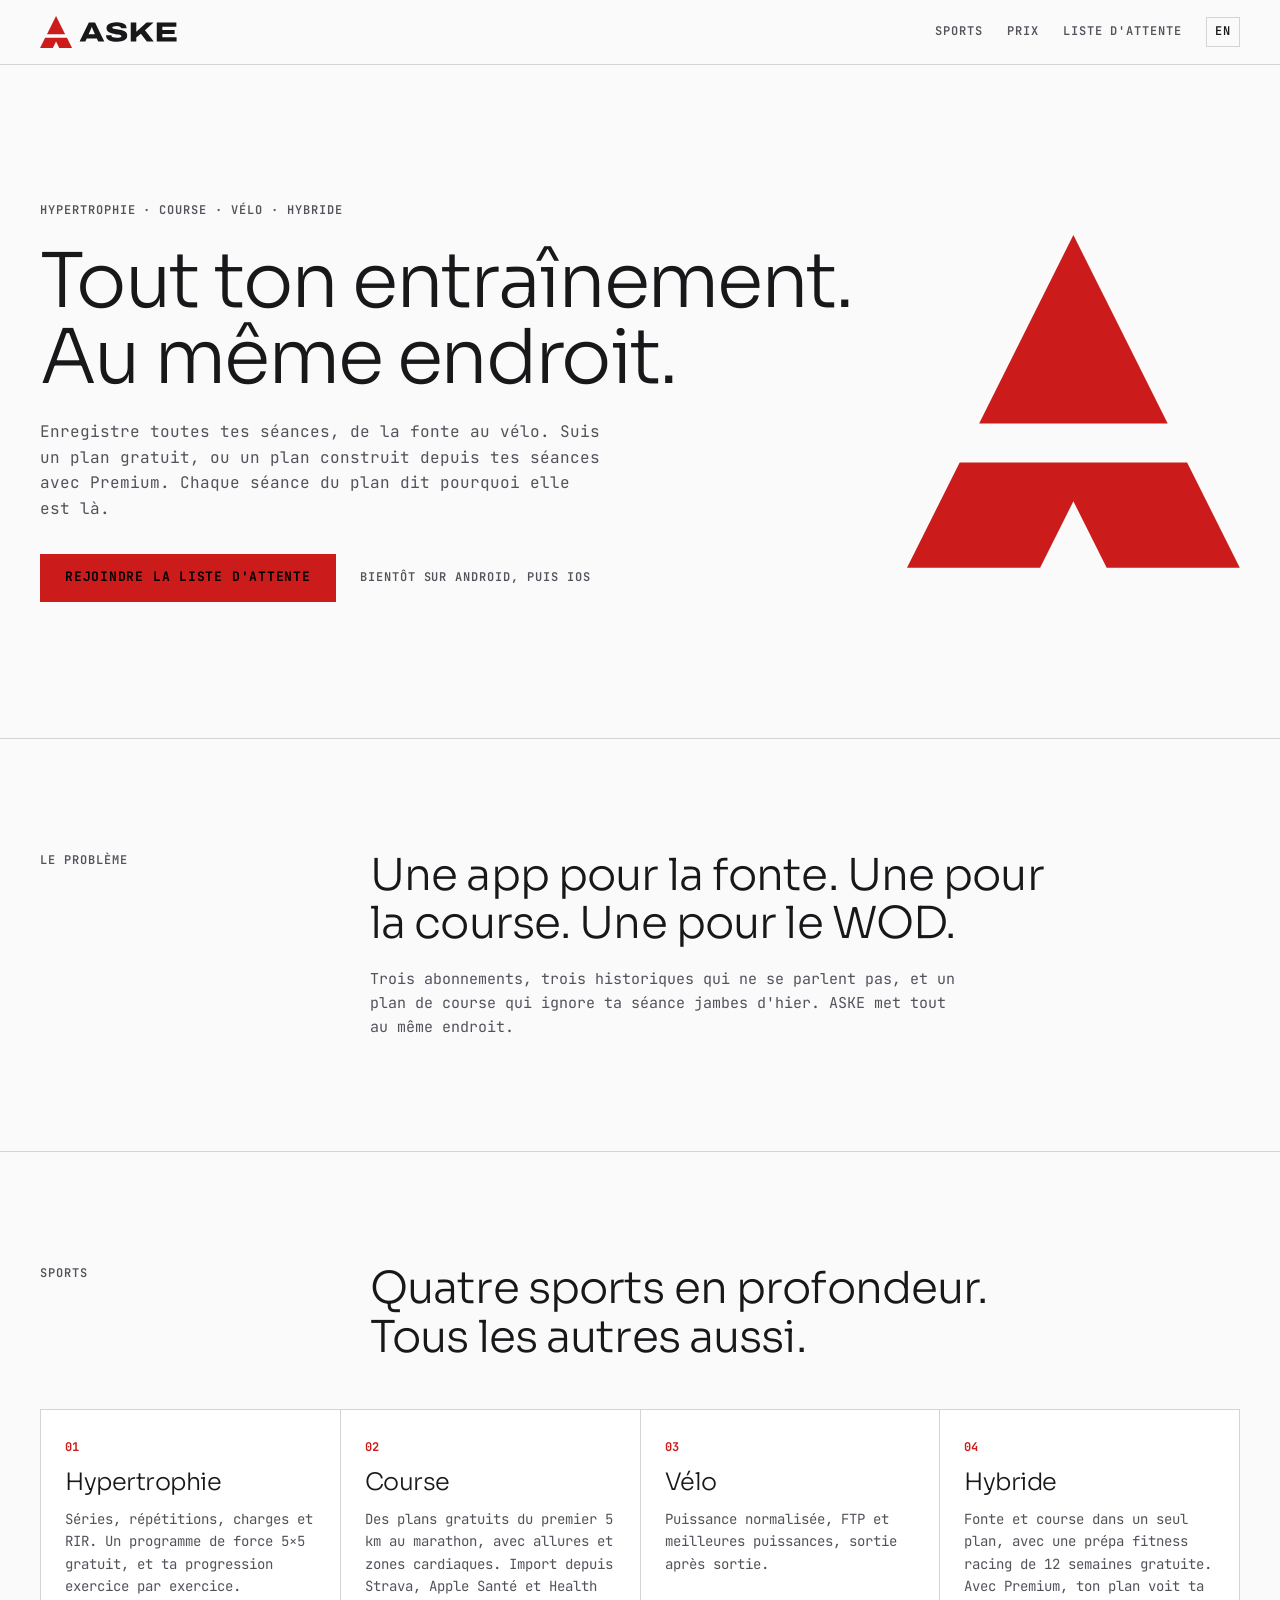
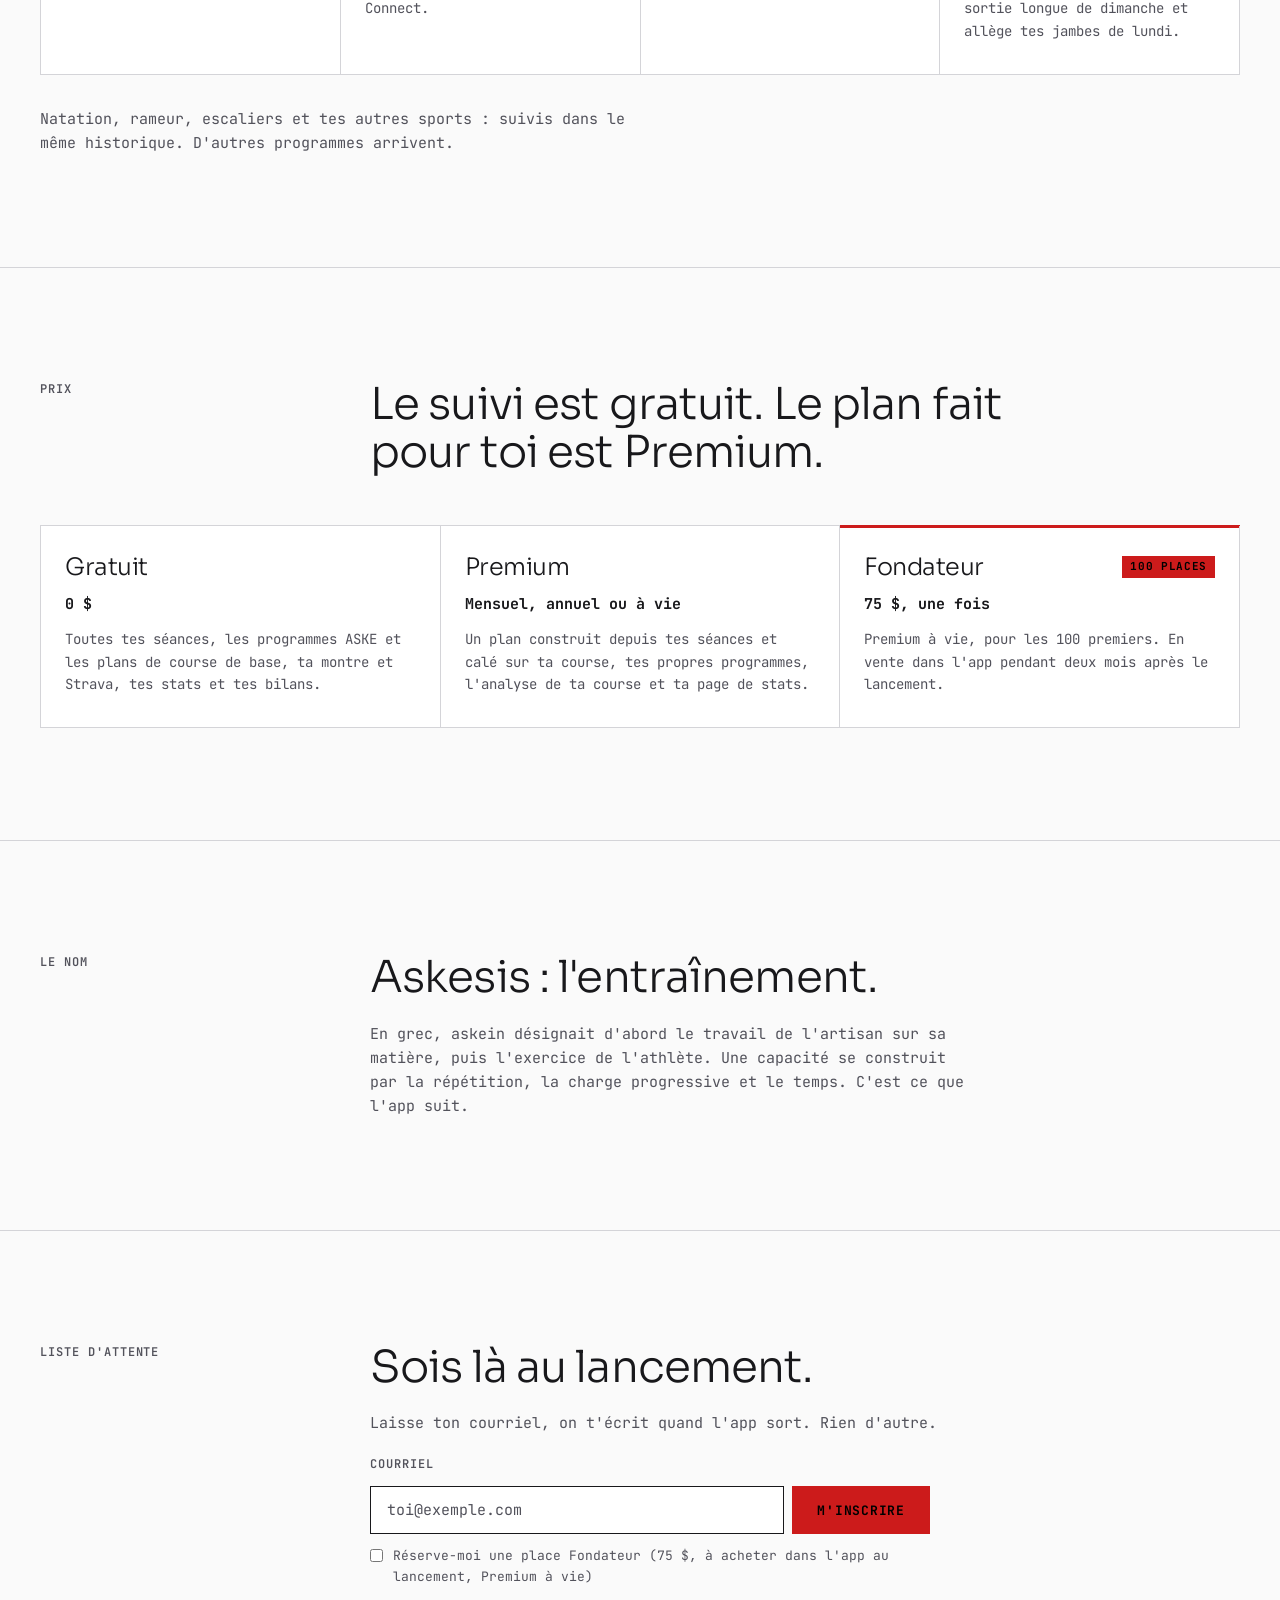
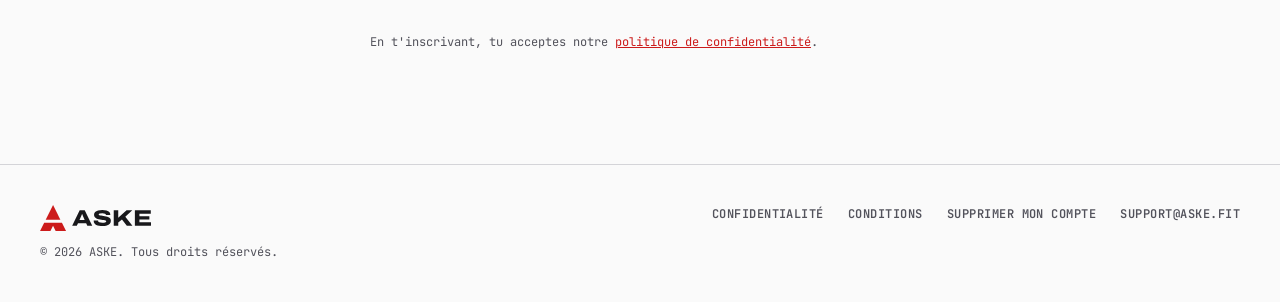
==== commit 1c1c3e40: "deploy KVZUZ/ASKE@f1c7714258baca1748a3ba0541163a9445929ed3" ====
--- a/index.html
+++ b/index.html
@@ -1,3 +1,3 @@
-<!DOCTYPE html><html lang="fr"><head><meta charset="utf-8"><meta name="viewport" content="width=device-width, initial-scale=1"><title>ASKE - Tout ton entraînement, au même endroit</title><meta name="description" content="Des programmes de musculation, de course, de vélo et hybrides qui tiennent compte de ce que tu as vraiment fait. Tous tes autres sports, suivis au même endroit."><link rel="canonical" href="https://aske.fit/"><link rel="alternate" hreflang="fr" href="https://aske.fit/"><link rel="alternate" hreflang="en" href="https://aske.fit/en/"><link rel="alternate" hreflang="x-default" href="https://aske.fit/"><link rel="icon" type="image/svg+xml" href="/favicon.svg"><link rel="icon" type="image/png" href="/favicon.png"><link rel="apple-touch-icon" href="/apple-touch-icon.png"><meta name="theme-color" content="#cc1b1b"><meta property="og:type" content="website"><meta property="og:site_name" content="ASKE"><meta property="og:title" content="ASKE - Tout ton entraînement, au même endroit"><meta property="og:description" content="Des programmes de musculation, de course, de vélo et hybrides qui tiennent compte de ce que tu as vraiment fait. Tous tes autres sports, suivis au même endroit."><meta property="og:url" content="https://aske.fit/"><meta property="og:image" content="https://aske.fit/apercu.png"><meta property="og:locale" content="fr_CA"><meta name="twitter:card" content="summary"><style>@font-face{font-family:"JetBrains Mono-d192f39808fb38ab";src:url("/_astro/fonts/81133e6a08c1533e.woff2") format("woff2");font-display:swap;unicode-range:U+0000-00FF,U+0131,U+0152-0153,U+02BB-02BC,U+02C6,U+02DA,U+02DC,U+0304,U+0308,U+0329,U+2000-206F,U+20AC,U+2122,U+2191,U+2193,U+2212,U+2215,U+FEFF,U+FFFD;font-weight:400;font-style:normal;}@font-face{font-family:"JetBrains Mono-d192f39808fb38ab";src:url("/_astro/fonts/14d18de6c4f4b80f.woff2") format("woff2");font-display:swap;unicode-range:U+0000-00FF,U+0131,U+0152-0153,U+02BB-02BC,U+02C6,U+02DA,U+02DC,U+0304,U+0308,U+0329,U+2000-206F,U+20AC,U+2122,U+2191,U+2193,U+2212,U+2215,U+FEFF,U+FFFD;font-weight:600;font-style:normal;}@font-face{font-family:"JetBrains Mono-d192f39808fb38ab";src:url("/_astro/fonts/954d4fd4837b74b5.woff2") format("woff2");font-display:swap;unicode-range:U+0000-00FF,U+0131,U+0152-0153,U+02BB-02BC,U+02C6,U+02DA,U+02DC,U+0304,U+0308,U+0329,U+2000-206F,U+20AC,U+2122,U+2191,U+2193,U+2212,U+2215,U+FEFF,U+FFFD;font-weight:700;font-style:normal;}@font-face{font-family:"JetBrains Mono-d192f39808fb38ab";src:url("/_astro/fonts/4a5dbff24a66261e.woff2") format("woff2");font-display:swap;unicode-range:U+0100-02BA,U+02BD-02C5,U+02C7-02CC,U+02CE-02D7,U+02DD-02FF,U+0304,U+0308,U+0329,U+1D00-1DBF,U+1E00-1E9F,U+1EF2-1EFF,U+2020,U+20A0-20AB,U+20AD-20C0,U+2113,U+2C60-2C7F,U+A720-A7FF;font-weight:400;font-style:normal;}@font-face{font-family:"JetBrains Mono-d192f39808fb38ab";src:url("/_astro/fonts/8efcdfd190ec5e2a.woff2") format("woff2");font-display:swap;unicode-range:U+0100-02BA,U+02BD-02C5,U+02C7-02CC,U+02CE-02D7,U+02DD-02FF,U+0304,U+0308,U+0329,U+1D00-1DBF,U+1E00-1E9F,U+1EF2-1EFF,U+2020,U+20A0-20AB,U+20AD-20C0,U+2113,U+2C60-2C7F,U+A720-A7FF;font-weight:600;font-style:normal;}@font-face{font-family:"JetBrains Mono-d192f39808fb38ab";src:url("/_astro/fonts/86fa0ff5c3dd93f3.woff2") format("woff2");font-display:swap;unicode-range:U+0100-02BA,U+02BD-02C5,U+02C7-02CC,U+02CE-02D7,U+02DD-02FF,U+0304,U+0308,U+0329,U+1D00-1DBF,U+1E00-1E9F,U+1EF2-1EFF,U+2020,U+20A0-20AB,U+20AD-20C0,U+2113,U+2C60-2C7F,U+A720-A7FF;font-weight:700;font-style:normal;}@font-face{font-family:"JetBrains Mono-d192f39808fb38ab fallback: Courier New";src:local("Courier New");font-display:swap;font-weight:400;font-style:normal;size-adjust:99.9837%;ascent-override:102.0166%;descent-override:30.0049%;}@font-face{font-family:"JetBrains Mono-d192f39808fb38ab fallback: Courier New";src:local("Courier New");font-display:swap;font-weight:600;font-style:normal;size-adjust:99.9837%;ascent-override:102.0166%;descent-override:30.0049%;}@font-face{font-family:"JetBrains Mono-d192f39808fb38ab fallback: Courier New";src:local("Courier New");font-display:swap;font-weight:700;font-style:normal;size-adjust:99.9837%;ascent-override:102.0166%;descent-override:30.0049%;}@font-face{font-family:"JetBrains Mono-d192f39808fb38ab fallback: Courier New";src:local("Courier New");font-display:swap;font-weight:400;font-style:normal;size-adjust:99.9837%;ascent-override:102.0166%;descent-override:30.0049%;}@font-face{font-family:"JetBrains Mono-d192f39808fb38ab fallback: Courier New";src:local("Courier New");font-display:swap;font-weight:600;font-style:normal;size-adjust:99.9837%;ascent-override:102.0166%;descent-override:30.0049%;}@font-face{font-family:"JetBrains Mono-d192f39808fb38ab fallback: Courier New";src:local("Courier New");font-display:swap;font-weight:700;font-style:normal;size-adjust:99.9837%;ascent-override:102.0166%;descent-override:30.0049%;}:root{--font-mono:"JetBrains Mono-d192f39808fb38ab","JetBrains Mono-d192f39808fb38ab fallback: Courier New",monospace;}</style><link rel="preload" href="/_astro/fonts/81133e6a08c1533e.woff2" as="font" type="font/woff2" crossorigin><link rel="preload" href="/_astro/fonts/14d18de6c4f4b80f.woff2" as="font" type="font/woff2" crossorigin><link rel="preload" href="/_astro/fonts/954d4fd4837b74b5.woff2" as="font" type="font/woff2" crossorigin><link rel="preload" href="/_astro/fonts/4a5dbff24a66261e.woff2" as="font" type="font/woff2" crossorigin><link rel="preload" href="/_astro/fonts/8efcdfd190ec5e2a.woff2" as="font" type="font/woff2" crossorigin><link rel="preload" href="/_astro/fonts/86fa0ff5c3dd93f3.woff2" as="font" type="font/woff2" crossorigin><style>@font-face{font-family:Sora-f161dcfc547be651;src:url("/_astro/fonts/be415f25fe1f2206.woff2") format("woff2");font-display:swap;unicode-range:U+0000-00FF,U+0131,U+0152-0153,U+02BB-02BC,U+02C6,U+02DA,U+02DC,U+0304,U+0308,U+0329,U+2000-206F,U+20AC,U+2122,U+2191,U+2193,U+2212,U+2215,U+FEFF,U+FFFD;font-weight:300;font-style:normal;}@font-face{font-family:Sora-f161dcfc547be651;src:url("/_astro/fonts/0375800f6a881f2b.woff2") format("woff2");font-display:swap;unicode-range:U+0000-00FF,U+0131,U+0152-0153,U+02BB-02BC,U+02C6,U+02DA,U+02DC,U+0304,U+0308,U+0329,U+2000-206F,U+20AC,U+2122,U+2191,U+2193,U+2212,U+2215,U+FEFF,U+FFFD;font-weight:500;font-style:normal;}@font-face{font-family:Sora-f161dcfc547be651;src:url("/_astro/fonts/8532a4573a9ff8f9.woff2") format("woff2");font-display:swap;unicode-range:U+0100-02BA,U+02BD-02C5,U+02C7-02CC,U+02CE-02D7,U+02DD-02FF,U+0304,U+0308,U+0329,U+1D00-1DBF,U+1E00-1E9F,U+1EF2-1EFF,U+2020,U+20A0-20AB,U+20AD-20C0,U+2113,U+2C60-2C7F,U+A720-A7FF;font-weight:300;font-style:normal;}@font-face{font-family:Sora-f161dcfc547be651;src:url("/_astro/fonts/f98da66c596d25b6.woff2") format("woff2");font-display:swap;unicode-range:U+0100-02BA,U+02BD-02C5,U+02C7-02CC,U+02CE-02D7,U+02DD-02FF,U+0304,U+0308,U+0329,U+1D00-1DBF,U+1E00-1E9F,U+1EF2-1EFF,U+2020,U+20A0-20AB,U+20AD-20C0,U+2113,U+2C60-2C7F,U+A720-A7FF;font-weight:500;font-style:normal;}@font-face{font-family:"Sora-f161dcfc547be651 fallback: Arial";src:local("Arial");font-display:swap;font-weight:300;font-style:normal;size-adjust:112.6064%;ascent-override:86.1408%;descent-override:25.7534%;line-gap-override:0%;}@font-face{font-family:"Sora-f161dcfc547be651 fallback: Arial";src:local("Arial");font-display:swap;font-weight:500;font-style:normal;size-adjust:112.6064%;ascent-override:86.1408%;descent-override:25.7534%;line-gap-override:0%;}@font-face{font-family:"Sora-f161dcfc547be651 fallback: Arial";src:local("Arial");font-display:swap;font-weight:300;font-style:normal;size-adjust:112.6064%;ascent-override:86.1408%;descent-override:25.7534%;line-gap-override:0%;}@font-face{font-family:"Sora-f161dcfc547be651 fallback: Arial";src:local("Arial");font-display:swap;font-weight:500;font-style:normal;size-adjust:112.6064%;ascent-override:86.1408%;descent-override:25.7534%;line-gap-override:0%;}:root{--font-sans:Sora-f161dcfc547be651,"Sora-f161dcfc547be651 fallback: Arial",sans-serif;}</style><link rel="preload" href="/_astro/fonts/be415f25fe1f2206.woff2" as="font" type="font/woff2" crossorigin><link rel="preload" href="/_astro/fonts/0375800f6a881f2b.woff2" as="font" type="font/woff2" crossorigin><link rel="preload" href="/_astro/fonts/8532a4573a9ff8f9.woff2" as="font" type="font/woff2" crossorigin><link rel="preload" href="/_astro/fonts/f98da66c596d25b6.woff2" as="font" type="font/woff2" crossorigin><style>:root{color-scheme:light dark;--brand:#cc1b1b;--brand-pressed:#b81f14;--bg-main:#fafafa;--bg-card:#fff;--bg-sunken:#f4f4f5;--bg-inverse:#18181b;--text-primary:#18181b;--text-secondary:#52525b;--text-tertiary:#52525b;--text-on-primary:#000;--text-inverse:#fff;--text-link:#cc1b1b;--text-danger:#c81e1e;--text-success:#047857;--border-default:#d4d4d8;--border-strong:#18181b;--page-max:1440px;--gutter:clamp(16px, 4vw, 40px)}@media (prefers-color-scheme:dark){:root{--bg-main:#000;--bg-card:#18181b;--bg-sunken:#09090b;--bg-inverse:#d4d4d8;--text-primary:#fafafa;--text-secondary:#a1a1aa;--text-tertiary:#71717a;--text-inverse:#000;--text-danger:#ef4444;--text-success:#10b981;--border-default:#27272a;--border-strong:#52525b}}*,:before,:after{box-sizing:border-box}html{-webkit-text-size-adjust:100%;scroll-behavior:smooth}body{background:var(--bg-main);color:var(--text-primary);font-family:var(--font-mono);-webkit-font-smoothing:antialiased;margin:0;font-size:15px;line-height:1.6}h1,h2,h3{font-family:var(--font-sans);letter-spacing:-.02em;margin:0;font-weight:300;line-height:1.1}p{margin:0}a{color:var(--text-link)}:focus-visible{outline:2px solid var(--brand);outline-offset:2px}.wrap{max-width:var(--page-max);padding:0 var(--gutter);margin:0 auto}.label{font-family:var(--font-mono);letter-spacing:.08em;text-transform:uppercase;color:var(--text-secondary);font-size:12px;font-weight:600}.btn{min-height:48px;font-family:var(--font-mono);letter-spacing:.06em;text-transform:uppercase;cursor:pointer;border:1px solid #0000;justify-content:center;align-items:center;padding:0 24px;font-size:13px;font-weight:700;text-decoration:none;display:inline-flex}.btn-primary{background:var(--brand);color:var(--text-on-primary)}.btn-primary:hover{background:var(--brand-pressed)}.btn-primary:disabled{opacity:.6;cursor:progress}.btn-secondary{color:var(--text-primary);border-color:var(--border-strong);background:0 0}.logo[data-astro-cid-f7espo7c]{display:block}.marque[data-astro-cid-f7espo7c]{fill:var(--brand)}.mot[data-astro-cid-f7espo7c]{fill:currentColor}
+<!DOCTYPE html><html lang="fr"><head><meta charset="utf-8"><meta name="viewport" content="width=device-width, initial-scale=1"><title>ASKE - App de musculation, course et vélo</title><meta name="description" content="App de suivi d'entraînement pour la musculation, la course, le vélo et l'hybride. Des plans gratuits du premier 5 km au marathon, et tous tes sports au même endroit."><link rel="canonical" href="https://aske.fit/"><link rel="alternate" hreflang="fr" href="https://aske.fit/"><link rel="alternate" hreflang="en" href="https://aske.fit/en/"><link rel="alternate" hreflang="x-default" href="https://aske.fit/"><link rel="icon" type="image/svg+xml" href="/favicon.svg"><link rel="icon" type="image/png" href="/favicon.png"><link rel="apple-touch-icon" href="/apple-touch-icon.png"><meta name="theme-color" content="#cc1b1b"><meta property="og:type" content="website"><meta property="og:site_name" content="ASKE"><meta property="og:title" content="ASKE - App de musculation, course et vélo"><meta property="og:description" content="App de suivi d'entraînement pour la musculation, la course, le vélo et l'hybride. Des plans gratuits du premier 5 km au marathon, et tous tes sports au même endroit."><meta property="og:url" content="https://aske.fit/"><meta property="og:image" content="https://aske.fit/apercu.png"><meta property="og:locale" content="fr_CA"><meta name="twitter:card" content="summary"><script type="application/ld+json">{"@context":"https://schema.org","@type":"SoftwareApplication","name":"ASKE","description":"App de suivi d'entraînement pour la musculation, la course, le vélo et l'hybride. Des plans gratuits du premier 5 km au marathon, et tous tes sports au même endroit.","url":"https://aske.fit/","image":"https://aske.fit/apercu.png","inLanguage":"fr-CA","applicationCategory":"HealthApplication","applicationSubCategory":"Entraînement","operatingSystem":"Android, iOS","offers":{"@type":"Offer","price":"0","priceCurrency":"CAD"},"publisher":{"@type":"Organization","name":"ASKE","url":"https://aske.fit/"}}</script><style>@font-face{font-family:"JetBrains Mono-d192f39808fb38ab";src:url("/_astro/fonts/81133e6a08c1533e.woff2") format("woff2");font-display:swap;unicode-range:U+0000-00FF,U+0131,U+0152-0153,U+02BB-02BC,U+02C6,U+02DA,U+02DC,U+0304,U+0308,U+0329,U+2000-206F,U+20AC,U+2122,U+2191,U+2193,U+2212,U+2215,U+FEFF,U+FFFD;font-weight:400;font-style:normal;}@font-face{font-family:"JetBrains Mono-d192f39808fb38ab";src:url("/_astro/fonts/14d18de6c4f4b80f.woff2") format("woff2");font-display:swap;unicode-range:U+0000-00FF,U+0131,U+0152-0153,U+02BB-02BC,U+02C6,U+02DA,U+02DC,U+0304,U+0308,U+0329,U+2000-206F,U+20AC,U+2122,U+2191,U+2193,U+2212,U+2215,U+FEFF,U+FFFD;font-weight:600;font-style:normal;}@font-face{font-family:"JetBrains Mono-d192f39808fb38ab";src:url("/_astro/fonts/954d4fd4837b74b5.woff2") format("woff2");font-display:swap;unicode-range:U+0000-00FF,U+0131,U+0152-0153,U+02BB-02BC,U+02C6,U+02DA,U+02DC,U+0304,U+0308,U+0329,U+2000-206F,U+20AC,U+2122,U+2191,U+2193,U+2212,U+2215,U+FEFF,U+FFFD;font-weight:700;font-style:normal;}@font-face{font-family:"JetBrains Mono-d192f39808fb38ab";src:url("/_astro/fonts/4a5dbff24a66261e.woff2") format("woff2");font-display:swap;unicode-range:U+0100-02BA,U+02BD-02C5,U+02C7-02CC,U+02CE-02D7,U+02DD-02FF,U+0304,U+0308,U+0329,U+1D00-1DBF,U+1E00-1E9F,U+1EF2-1EFF,U+2020,U+20A0-20AB,U+20AD-20C0,U+2113,U+2C60-2C7F,U+A720-A7FF;font-weight:400;font-style:normal;}@font-face{font-family:"JetBrains Mono-d192f39808fb38ab";src:url("/_astro/fonts/8efcdfd190ec5e2a.woff2") format("woff2");font-display:swap;unicode-range:U+0100-02BA,U+02BD-02C5,U+02C7-02CC,U+02CE-02D7,U+02DD-02FF,U+0304,U+0308,U+0329,U+1D00-1DBF,U+1E00-1E9F,U+1EF2-1EFF,U+2020,U+20A0-20AB,U+20AD-20C0,U+2113,U+2C60-2C7F,U+A720-A7FF;font-weight:600;font-style:normal;}@font-face{font-family:"JetBrains Mono-d192f39808fb38ab";src:url("/_astro/fonts/86fa0ff5c3dd93f3.woff2") format("woff2");font-display:swap;unicode-range:U+0100-02BA,U+02BD-02C5,U+02C7-02CC,U+02CE-02D7,U+02DD-02FF,U+0304,U+0308,U+0329,U+1D00-1DBF,U+1E00-1E9F,U+1EF2-1EFF,U+2020,U+20A0-20AB,U+20AD-20C0,U+2113,U+2C60-2C7F,U+A720-A7FF;font-weight:700;font-style:normal;}@font-face{font-family:"JetBrains Mono-d192f39808fb38ab fallback: Courier New";src:local("Courier New");font-display:swap;font-weight:400;font-style:normal;size-adjust:99.9837%;ascent-override:102.0166%;descent-override:30.0049%;}@font-face{font-family:"JetBrains Mono-d192f39808fb38ab fallback: Courier New";src:local("Courier New");font-display:swap;font-weight:600;font-style:normal;size-adjust:99.9837%;ascent-override:102.0166%;descent-override:30.0049%;}@font-face{font-family:"JetBrains Mono-d192f39808fb38ab fallback: Courier New";src:local("Courier New");font-display:swap;font-weight:700;font-style:normal;size-adjust:99.9837%;ascent-override:102.0166%;descent-override:30.0049%;}@font-face{font-family:"JetBrains Mono-d192f39808fb38ab fallback: Courier New";src:local("Courier New");font-display:swap;font-weight:400;font-style:normal;size-adjust:99.9837%;ascent-override:102.0166%;descent-override:30.0049%;}@font-face{font-family:"JetBrains Mono-d192f39808fb38ab fallback: Courier New";src:local("Courier New");font-display:swap;font-weight:600;font-style:normal;size-adjust:99.9837%;ascent-override:102.0166%;descent-override:30.0049%;}@font-face{font-family:"JetBrains Mono-d192f39808fb38ab fallback: Courier New";src:local("Courier New");font-display:swap;font-weight:700;font-style:normal;size-adjust:99.9837%;ascent-override:102.0166%;descent-override:30.0049%;}:root{--font-mono:"JetBrains Mono-d192f39808fb38ab","JetBrains Mono-d192f39808fb38ab fallback: Courier New",monospace;}</style><link rel="preload" href="/_astro/fonts/81133e6a08c1533e.woff2" as="font" type="font/woff2" crossorigin><link rel="preload" href="/_astro/fonts/14d18de6c4f4b80f.woff2" as="font" type="font/woff2" crossorigin><link rel="preload" href="/_astro/fonts/954d4fd4837b74b5.woff2" as="font" type="font/woff2" crossorigin><link rel="preload" href="/_astro/fonts/4a5dbff24a66261e.woff2" as="font" type="font/woff2" crossorigin><link rel="preload" href="/_astro/fonts/8efcdfd190ec5e2a.woff2" as="font" type="font/woff2" crossorigin><link rel="preload" href="/_astro/fonts/86fa0ff5c3dd93f3.woff2" as="font" type="font/woff2" crossorigin><style>@font-face{font-family:Sora-f161dcfc547be651;src:url("/_astro/fonts/be415f25fe1f2206.woff2") format("woff2");font-display:swap;unicode-range:U+0000-00FF,U+0131,U+0152-0153,U+02BB-02BC,U+02C6,U+02DA,U+02DC,U+0304,U+0308,U+0329,U+2000-206F,U+20AC,U+2122,U+2191,U+2193,U+2212,U+2215,U+FEFF,U+FFFD;font-weight:300;font-style:normal;}@font-face{font-family:Sora-f161dcfc547be651;src:url("/_astro/fonts/0375800f6a881f2b.woff2") format("woff2");font-display:swap;unicode-range:U+0000-00FF,U+0131,U+0152-0153,U+02BB-02BC,U+02C6,U+02DA,U+02DC,U+0304,U+0308,U+0329,U+2000-206F,U+20AC,U+2122,U+2191,U+2193,U+2212,U+2215,U+FEFF,U+FFFD;font-weight:500;font-style:normal;}@font-face{font-family:Sora-f161dcfc547be651;src:url("/_astro/fonts/8532a4573a9ff8f9.woff2") format("woff2");font-display:swap;unicode-range:U+0100-02BA,U+02BD-02C5,U+02C7-02CC,U+02CE-02D7,U+02DD-02FF,U+0304,U+0308,U+0329,U+1D00-1DBF,U+1E00-1E9F,U+1EF2-1EFF,U+2020,U+20A0-20AB,U+20AD-20C0,U+2113,U+2C60-2C7F,U+A720-A7FF;font-weight:300;font-style:normal;}@font-face{font-family:Sora-f161dcfc547be651;src:url("/_astro/fonts/f98da66c596d25b6.woff2") format("woff2");font-display:swap;unicode-range:U+0100-02BA,U+02BD-02C5,U+02C7-02CC,U+02CE-02D7,U+02DD-02FF,U+0304,U+0308,U+0329,U+1D00-1DBF,U+1E00-1E9F,U+1EF2-1EFF,U+2020,U+20A0-20AB,U+20AD-20C0,U+2113,U+2C60-2C7F,U+A720-A7FF;font-weight:500;font-style:normal;}@font-face{font-family:"Sora-f161dcfc547be651 fallback: Arial";src:local("Arial");font-display:swap;font-weight:300;font-style:normal;size-adjust:112.6064%;ascent-override:86.1408%;descent-override:25.7534%;line-gap-override:0%;}@font-face{font-family:"Sora-f161dcfc547be651 fallback: Arial";src:local("Arial");font-display:swap;font-weight:500;font-style:normal;size-adjust:112.6064%;ascent-override:86.1408%;descent-override:25.7534%;line-gap-override:0%;}@font-face{font-family:"Sora-f161dcfc547be651 fallback: Arial";src:local("Arial");font-display:swap;font-weight:300;font-style:normal;size-adjust:112.6064%;ascent-override:86.1408%;descent-override:25.7534%;line-gap-override:0%;}@font-face{font-family:"Sora-f161dcfc547be651 fallback: Arial";src:local("Arial");font-display:swap;font-weight:500;font-style:normal;size-adjust:112.6064%;ascent-override:86.1408%;descent-override:25.7534%;line-gap-override:0%;}:root{--font-sans:Sora-f161dcfc547be651,"Sora-f161dcfc547be651 fallback: Arial",sans-serif;}</style><link rel="preload" href="/_astro/fonts/be415f25fe1f2206.woff2" as="font" type="font/woff2" crossorigin><link rel="preload" href="/_astro/fonts/0375800f6a881f2b.woff2" as="font" type="font/woff2" crossorigin><link rel="preload" href="/_astro/fonts/8532a4573a9ff8f9.woff2" as="font" type="font/woff2" crossorigin><link rel="preload" href="/_astro/fonts/f98da66c596d25b6.woff2" as="font" type="font/woff2" crossorigin><script type="module" src="/_astro/Statistiques.astro_astro_type_script_index_0_lang.Bt44lDRR.js"></script><style>:root{color-scheme:light dark;--brand:#cc1b1b;--brand-pressed:#b81f14;--bg-main:#fafafa;--bg-card:#fff;--bg-sunken:#f4f4f5;--bg-inverse:#18181b;--text-primary:#18181b;--text-secondary:#52525b;--text-tertiary:#52525b;--text-on-primary:#000;--text-inverse:#fff;--text-link:#cc1b1b;--text-danger:#c81e1e;--text-success:#047857;--border-default:#d4d4d8;--border-strong:#18181b;--page-max:1440px;--gutter:clamp(16px, 4vw, 40px)}@media (prefers-color-scheme:dark){:root{--bg-main:#000;--bg-card:#18181b;--bg-sunken:#09090b;--bg-inverse:#d4d4d8;--text-primary:#fafafa;--text-secondary:#a1a1aa;--text-tertiary:#71717a;--text-inverse:#000;--text-danger:#ef4444;--text-success:#10b981;--border-default:#27272a;--border-strong:#52525b}}*,:before,:after{box-sizing:border-box}html{-webkit-text-size-adjust:100%;scroll-behavior:smooth}body{background:var(--bg-main);color:var(--text-primary);font-family:var(--font-mono);-webkit-font-smoothing:antialiased;margin:0;font-size:15px;line-height:1.6}h1,h2,h3{font-family:var(--font-sans);letter-spacing:-.02em;margin:0;font-weight:300;line-height:1.1}p{margin:0}a{color:var(--text-link)}:focus-visible{outline:2px solid var(--brand);outline-offset:2px}.wrap{max-width:var(--page-max);padding:0 var(--gutter);margin:0 auto}.label{font-family:var(--font-mono);letter-spacing:.08em;text-transform:uppercase;color:var(--text-secondary);font-size:12px;font-weight:600}.btn{min-height:48px;font-family:var(--font-mono);letter-spacing:.06em;text-transform:uppercase;cursor:pointer;border:1px solid #0000;justify-content:center;align-items:center;padding:0 24px;font-size:13px;font-weight:700;text-decoration:none;display:inline-flex}.btn-primary{background:var(--brand);color:var(--text-on-primary)}.btn-primary:hover{background:var(--brand-pressed)}.btn-primary:disabled{opacity:.6;cursor:progress}.btn-secondary{color:var(--text-primary);border-color:var(--border-strong);background:0 0}.logo[data-astro-cid-f7espo7c]{display:block}.marque[data-astro-cid-f7espo7c]{fill:var(--brand)}.mot[data-astro-cid-f7espo7c]{fill:currentColor}
 </style><link rel="stylesheet" href="/_astro/Accueil.CSq6NTC8.css"><style>.entete[data-astro-cid-nen7h5rs]{z-index:10;background:var(--bg-main);border-bottom:1px solid var(--border-default);position:sticky;top:0}.barre[data-astro-cid-nen7h5rs]{justify-content:space-between;align-items:center;height:64px;display:flex}.accueil[data-astro-cid-nen7h5rs]{color:var(--text-primary)}.nav[data-astro-cid-nen7h5rs]{align-items:center;gap:24px;display:flex}.lien[data-astro-cid-nen7h5rs]{letter-spacing:.08em;text-transform:uppercase;color:var(--text-secondary);font-size:12px;font-weight:600;text-decoration:none}.lien[data-astro-cid-nen7h5rs]:hover{color:var(--text-primary)}.langue[data-astro-cid-nen7h5rs]{border:1px solid var(--border-default);color:var(--text-primary);padding:4px 8px}@media (width<=640px){.masque-mobile[data-astro-cid-nen7h5rs]{display:none}.nav[data-astro-cid-nen7h5rs]{gap:16px}}.pied[data-astro-cid-jo6i4kqk]{border-top:1px solid var(--border-default);padding:40px 0}.contenu[data-astro-cid-jo6i4kqk]{flex-wrap:wrap;justify-content:space-between;gap:24px;display:flex}.marque[data-astro-cid-jo6i4kqk]{color:var(--text-primary);flex-direction:column;gap:12px;display:flex}.droits[data-astro-cid-jo6i4kqk]{color:var(--text-tertiary);font-size:12px}.liens[data-astro-cid-jo6i4kqk]{flex-wrap:wrap;align-items:flex-start;gap:12px 24px;display:flex}.liens[data-astro-cid-jo6i4kqk] a[data-astro-cid-jo6i4kqk]{letter-spacing:.04em;text-transform:uppercase;color:var(--text-secondary);font-size:12px;font-weight:600;text-decoration:none}.liens[data-astro-cid-jo6i4kqk] a[data-astro-cid-jo6i4kqk]:hover{color:var(--text-primary)}
-</style></head><body><header class="entete" data-astro-cid-nen7h5rs><div class="wrap barre" data-astro-cid-nen7h5rs><a href="/" class="accueil" aria-label="ASKE" data-astro-cid-nen7h5rs><svg class="logo" viewBox="0 0 435.16 102" height="32" width="136.64" role="img" aria-label="ASKE" data-astro-cid-f7espo7c><g transform="scale(1.7) translate(-2 -2)" data-astro-cid-f7espo7c><path class="marque" d="M32 2 L49 36 H15 Z" data-astro-cid-f7espo7c></path><path class="marque" d="M11.5 43 H52.5 L62 62 H38 L32 50 L26 62 H2 Z" data-astro-cid-f7espo7c></path></g><path class="mot" d="M144.31 81L126 81L155.48 21L175.27 21L204.75 81L185.48 81L180.94 71.41L148.85 71.41L144.31 81M160.19 46.20L154.78 58.41L175.01 58.41L169.60 46.20Q169.08 45.16 168.21 42.93Q167.34 40.71 166.47 38.53Q165.59 36.35 165.33 35.39L164.63 35.39Q164.02 36.96 163.19 39.05Q162.37 41.15 161.54 43.11Q160.71 45.07 160.19 46.20M245.48 82.05Q238.06 82.05 231.74 81.17Q225.42 80.30 220.62 78.08Q215.83 75.85 213.17 71.97Q210.51 68.09 210.42 62.08Q210.42 61.90 210.46 61.64Q210.51 61.38 210.51 61.12L227.95 61.12Q227.77 61.81 227.77 62.60Q227.77 66.61 232.26 68.09Q236.76 69.58 244.17 69.58Q247.48 69.58 251.06 69.18Q254.63 68.79 257.08 67.66Q259.52 66.52 259.52 64.26Q259.52 62.16 256.94 61.03Q254.37 59.90 250.14 59.24Q245.91 58.59 240.81 57.93Q235.71 57.28 230.61 56.15Q225.51 55.01 221.23 52.92Q216.96 50.83 214.39 47.34Q211.81 43.85 211.81 38.35Q211.81 31.99 216 27.93Q220.19 23.88 227.51 21.92Q234.84 19.95 244.17 19.95Q253.67 19.95 260.74 21.92Q267.80 23.88 271.73 27.89Q275.65 31.90 275.65 37.92L275.65 39.14L258.47 39.14L258.47 38.44Q258.47 35.74 254.98 33.91Q251.49 32.08 245.04 32.08Q237.19 32.08 233.66 33.51Q230.13 34.95 230.13 36.96Q230.13 38.97 232.70 40.01Q235.27 41.06 239.55 41.67Q243.82 42.28 248.88 42.93Q253.94 43.59 259.04 44.68Q264.14 45.77 268.41 47.77Q272.69 49.78 275.26 53.18Q277.83 56.58 277.83 61.90Q277.83 69.14 273.65 73.59Q269.46 78.03 262.13 80.04Q254.81 82.05 245.48 82.05M306.78 81L289.08 81L289.08 21L306.78 21L306.78 50.13L339.40 21L361.81 21L334.43 45.77L362.42 81L340.45 81L321.35 56.41L306.78 68.18L306.78 81M435.16 81L372.02 81L372.02 21L434.46 21L434.46 34.17L389.81 34.17L389.81 44.28L428.88 44.28L428.88 57.02L389.81 57.02L389.81 67.83L435.16 67.83" data-astro-cid-f7espo7c></path></svg></a><nav class="nav" aria-label="Navigation" data-astro-cid-nen7h5rs><a href="/#sports" class="lien masque-mobile" data-astro-cid-nen7h5rs>Sports</a><a href="/#prix" class="lien masque-mobile" data-astro-cid-nen7h5rs>Prix</a><a href="/#liste" class="lien" data-astro-cid-nen7h5rs>Liste d&#39;attente</a><a href="/en/" hreflang="en" lang="en" class="lien langue" aria-label="English" data-astro-cid-nen7h5rs>EN</a></nav></div></header><main><section class="hero" data-astro-cid-fixlnrjr><div class="wrap hero-grille" data-astro-cid-fixlnrjr><div class="hero-contenu" data-astro-cid-fixlnrjr><p class="label" data-astro-cid-fixlnrjr>Hypertrophie · Course · Vélo · Hybride</p><h1 class="hero-titre" data-astro-cid-fixlnrjr>Tout ton entraînement.<br /><span class="ligne">Au même endroit.</span></h1><p class="hero-texte" data-astro-cid-fixlnrjr>Des programmes pour la musculation, la course, le vélo et l&#39;hybride, qui te proposent des ajustements selon ce que tu as vraiment fait. Tous tes autres sports, suivis au même endroit.</p><div class="hero-actions" data-astro-cid-fixlnrjr><a href="#liste" class="btn btn-primary" data-astro-cid-fixlnrjr>Rejoindre la liste d&#39;attente</a><span class="label" data-astro-cid-fixlnrjr>Bientôt sur Android, puis iOS</span></div></div><svg class="hero-marque" viewBox="2 2 60 60" aria-hidden="true" data-astro-cid-fixlnrjr><path d="M32 2 L49 36 H15 Z" data-astro-cid-fixlnrjr></path><path d="M11.5 43 H52.5 L62 62 H38 L32 50 L26 62 H2 Z" data-astro-cid-fixlnrjr></path></svg></div></section><section class="section" data-astro-cid-fixlnrjr><div class="wrap colonnes" data-astro-cid-fixlnrjr><p class="label" data-astro-cid-fixlnrjr>Le problème</p><div class="corps" data-astro-cid-fixlnrjr><h2 class="titre-section" data-astro-cid-fixlnrjr>Une app pour la fonte. Une pour la course. Une pour le WOD.</h2><p class="texte" data-astro-cid-fixlnrjr>Trois abonnements, trois historiques qui ne se parlent pas, et un plan de course qui ignore ta séance jambes d&#39;hier. ASKE met tout au même endroit, et ses programmes en tiennent compte.</p></div></div></section><section class="section" id="sports" data-astro-cid-fixlnrjr><div class="wrap" data-astro-cid-fixlnrjr><div class="colonnes entete-section" data-astro-cid-fixlnrjr><p class="label" data-astro-cid-fixlnrjr>Sports</p><h2 class="titre-section corps" data-astro-cid-fixlnrjr>Quatre programmes. Tous tes sports.</h2></div><ol class="grille grille-4" data-astro-cid-fixlnrjr><li class="case" data-astro-cid-fixlnrjr><span class="numero" data-astro-cid-fixlnrjr>01</span><h3 class="nom" data-astro-cid-fixlnrjr>Hypertrophie</h3><p class="texte-case" data-astro-cid-fixlnrjr>Programmes structurés, séries, répétitions et charges. Ta progression, exercice par exercice.</p></li><li class="case" data-astro-cid-fixlnrjr><span class="numero" data-astro-cid-fixlnrjr>02</span><h3 class="nom" data-astro-cid-fixlnrjr>Course</h3><p class="texte-case" data-astro-cid-fixlnrjr>Séances planifiées, allures et zones cardiaques. Import depuis Strava, Apple Santé et Health Connect.</p></li><li class="case" data-astro-cid-fixlnrjr><span class="numero" data-astro-cid-fixlnrjr>03</span><h3 class="nom" data-astro-cid-fixlnrjr>Vélo</h3><p class="texte-case" data-astro-cid-fixlnrjr>Puissance normalisée, FTP et meilleures puissances, sortie après sortie.</p></li><li class="case" data-astro-cid-fixlnrjr><span class="numero" data-astro-cid-fixlnrjr>04</span><h3 class="nom" data-astro-cid-fixlnrjr>Hybride</h3><p class="texte-case" data-astro-cid-fixlnrjr>Fonte et course dans un seul plan : pas de jambes lourdes la veille de tes intervalles, et chaque choix expliqué, sources à l&#39;appui.</p></li></ol><p class="texte autres" data-astro-cid-fixlnrjr>Natation, rameur, escaliers et tes autres sports : suivis dans le même historique. D&#39;autres programmes arrivent.</p></div></section><section class="section" id="prix" data-astro-cid-fixlnrjr><div class="wrap" data-astro-cid-fixlnrjr><div class="colonnes entete-section" data-astro-cid-fixlnrjr><p class="label" data-astro-cid-fixlnrjr>Prix</p><h2 class="titre-section corps" data-astro-cid-fixlnrjr>Le contenu est gratuit. La personnalisation est Premium.</h2></div><ul class="grille grille-3" data-astro-cid-fixlnrjr><li class="case" data-astro-cid-fixlnrjr><div class="case-entete" data-astro-cid-fixlnrjr><h3 class="nom" data-astro-cid-fixlnrjr>Gratuit</h3></div><p class="prix" data-astro-cid-fixlnrjr>0 $</p><p class="texte-case" data-astro-cid-fixlnrjr>Tous les programmes, tous les niveaux. Activation, suivi et progression complets.</p></li><li class="case" data-astro-cid-fixlnrjr><div class="case-entete" data-astro-cid-fixlnrjr><h3 class="nom" data-astro-cid-fixlnrjr>Premium</h3></div><p class="prix" data-astro-cid-fixlnrjr>Mensuel ou annuel</p><p class="texte-case" data-astro-cid-fixlnrjr>Programmes sur mesure, modèles modifiables, synchronisation automatique montre et Strava, statistiques avancées.</p></li><li class="case vedette" data-astro-cid-fixlnrjr><div class="case-entete" data-astro-cid-fixlnrjr><h3 class="nom" data-astro-cid-fixlnrjr>Fondateur</h3><span class="tag" data-astro-cid-fixlnrjr>100 places</span></div><p class="prix" data-astro-cid-fixlnrjr>75 $, une fois</p><p class="texte-case" data-astro-cid-fixlnrjr>Premium à vie, réservé aux 100 premiers. Pour celles et ceux qui y croient avant tout le monde.</p></li></ul></div></section><section class="section" data-astro-cid-fixlnrjr><div class="wrap colonnes" data-astro-cid-fixlnrjr><p class="label" data-astro-cid-fixlnrjr>Le nom</p><div class="corps" data-astro-cid-fixlnrjr><h2 class="titre-section" data-astro-cid-fixlnrjr>Askesis : l&#39;entraînement.</h2><p class="texte" data-astro-cid-fixlnrjr>En grec, askein désignait d&#39;abord le travail de l&#39;artisan sur sa matière, puis l&#39;exercice de l&#39;athlète. Une capacité se construit par la répétition, la charge progressive et le temps. C&#39;est ce que l&#39;app suit.</p></div></div></section><section class="section liste" id="liste" data-astro-cid-fixlnrjr><div class="wrap colonnes" data-astro-cid-fixlnrjr><p class="label" data-astro-cid-fixlnrjr>Liste d&#39;attente</p><div class="corps" data-astro-cid-fixlnrjr><h2 class="titre-section" data-astro-cid-fixlnrjr>Sois là au lancement.</h2><p class="texte" data-astro-cid-fixlnrjr>Laisse ton courriel, on t&#39;écrit quand l&#39;app sort. Rien d&#39;autre.</p><form class="formulaire" data-liste-attente data-langue="fr" data-messages="{&quot;envoyer&quot;:&quot;M'inscrire&quot;,&quot;envoi&quot;:&quot;Envoi…&quot;,&quot;succes&quot;:&quot;C'est noté. On t'écrit au lancement.&quot;,&quot;erreur&quot;:&quot;L'inscription n'est pas passée. Réessaie dans un instant.&quot;,&quot;invalide&quot;:&quot;Ce courriel ne semble pas valide.&quot;}" novalidate data-astro-cid-6zrixzer><label class="label" for="liste-courriel" data-astro-cid-6zrixzer>Courriel</label><div class="ligne" data-astro-cid-6zrixzer><input id="liste-courriel" name="courriel" type="email" autocomplete="email" inputmode="email" required maxlength="254" placeholder="toi@exemple.com" class="champ" data-astro-cid-6zrixzer><button type="submit" class="btn btn-primary" data-astro-cid-6zrixzer>M&#39;inscrire</button></div><label class="case" data-astro-cid-6zrixzer><input type="checkbox" name="fondateur" data-astro-cid-6zrixzer><span data-astro-cid-6zrixzer>Je veux une place Fondateur (75 $, payable au lancement, Premium à vie)</span></label><p class="statut" role="status" aria-live="polite" data-astro-cid-6zrixzer></p><p class="mention" data-astro-cid-6zrixzer>En t&#39;inscrivant, tu acceptes notre <a href="/confidentialite/" data-astro-cid-6zrixzer>politique de confidentialité</a>.</p></form><script type="module">var e=`eyJhbGciOiJIUzI1NiIsInR5cCI6IkpXVCJ9.eyJpc3MiOiJzdXBhYmFzZSIsInJlZiI6Im9rdmxuZGxpdm93YWVoamNjY2RtIiwicm9sZSI6ImFub24iLCJpYXQiOjE3OTI5NjUwMjMsImV4cCI6MjEwODU0MTAyM30.iC8dDe0oTWQ8GeJVTZnv5BQstguZxeg_6OXtcpALX5E`;for(let t of document.querySelectorAll(`[data-liste-attente]`)){let n=JSON.parse(t.dataset.messages??`{}`),r=t.querySelector(`input[name=courriel]`),i=t.querySelector(`input[name=fondateur]`),a=t.querySelector(`button[type=submit]`),o=t.querySelector(`.statut`),s=(e,t)=>{o.textContent=e,o.dataset.ton=t};t.addEventListener(`submit`,async o=>{o.preventDefault();let c=r.value.trim();if(!r.checkValidity())s(n.invalide,`erreur`),r.focus();else{a.disabled=!0,a.textContent=n.envoi,s(``,``);try{let r=await fetch(`https://okvlndlivowaehjcccdm.supabase.co/rest/v1/liste_attente`,{method:`POST`,headers:{apikey:e,Authorization:`Bearer ${e}`,"Content-Type":`application/json`,Prefer:`return=minimal`},body:JSON.stringify({courriel:c,langue:t.dataset.langue,fondateur:i.checked})});r.ok||r.status===409?(t.reset(),s(n.succes,`succes`)):s(r.status===400?n.invalide:n.erreur,`erreur`)}catch{s(n.erreur,`erreur`)}finally{a.disabled=!1,a.textContent=n.envoyer}}})}</script></div></div></section></main><footer class="pied" data-astro-cid-jo6i4kqk><div class="wrap contenu" data-astro-cid-jo6i4kqk><div class="marque" data-astro-cid-jo6i4kqk><svg class="logo" viewBox="0 0 435.16 102" height="26" width="111.01999999999998" role="img" aria-label="ASKE" data-astro-cid-f7espo7c><g transform="scale(1.7) translate(-2 -2)" data-astro-cid-f7espo7c><path class="marque" d="M32 2 L49 36 H15 Z" data-astro-cid-f7espo7c></path><path class="marque" d="M11.5 43 H52.5 L62 62 H38 L32 50 L26 62 H2 Z" data-astro-cid-f7espo7c></path></g><path class="mot" d="M144.31 81L126 81L155.48 21L175.27 21L204.75 81L185.48 81L180.94 71.41L148.85 71.41L144.31 81M160.19 46.20L154.78 58.41L175.01 58.41L169.60 46.20Q169.08 45.16 168.21 42.93Q167.34 40.71 166.47 38.53Q165.59 36.35 165.33 35.39L164.63 35.39Q164.02 36.96 163.19 39.05Q162.37 41.15 161.54 43.11Q160.71 45.07 160.19 46.20M245.48 82.05Q238.06 82.05 231.74 81.17Q225.42 80.30 220.62 78.08Q215.83 75.85 213.17 71.97Q210.51 68.09 210.42 62.08Q210.42 61.90 210.46 61.64Q210.51 61.38 210.51 61.12L227.95 61.12Q227.77 61.81 227.77 62.60Q227.77 66.61 232.26 68.09Q236.76 69.58 244.17 69.58Q247.48 69.58 251.06 69.18Q254.63 68.79 257.08 67.66Q259.52 66.52 259.52 64.26Q259.52 62.16 256.94 61.03Q254.37 59.90 250.14 59.24Q245.91 58.59 240.81 57.93Q235.71 57.28 230.61 56.15Q225.51 55.01 221.23 52.92Q216.96 50.83 214.39 47.34Q211.81 43.85 211.81 38.35Q211.81 31.99 216 27.93Q220.19 23.88 227.51 21.92Q234.84 19.95 244.17 19.95Q253.67 19.95 260.74 21.92Q267.80 23.88 271.73 27.89Q275.65 31.90 275.65 37.92L275.65 39.14L258.47 39.14L258.47 38.44Q258.47 35.74 254.98 33.91Q251.49 32.08 245.04 32.08Q237.19 32.08 233.66 33.51Q230.13 34.95 230.13 36.96Q230.13 38.97 232.70 40.01Q235.27 41.06 239.55 41.67Q243.82 42.28 248.88 42.93Q253.94 43.59 259.04 44.68Q264.14 45.77 268.41 47.77Q272.69 49.78 275.26 53.18Q277.83 56.58 277.83 61.90Q277.83 69.14 273.65 73.59Q269.46 78.03 262.13 80.04Q254.81 82.05 245.48 82.05M306.78 81L289.08 81L289.08 21L306.78 21L306.78 50.13L339.40 21L361.81 21L334.43 45.77L362.42 81L340.45 81L321.35 56.41L306.78 68.18L306.78 81M435.16 81L372.02 81L372.02 21L434.46 21L434.46 34.17L389.81 34.17L389.81 44.28L428.88 44.28L428.88 57.02L389.81 57.02L389.81 67.83L435.16 67.83" data-astro-cid-f7espo7c></path></svg><p class="droits" data-astro-cid-jo6i4kqk>© 2026 ASKE. Tous droits réservés.</p></div><nav class="liens" aria-label="Contact" data-astro-cid-jo6i4kqk><a href="/confidentialite/" data-astro-cid-jo6i4kqk>Confidentialité</a><a href="/conditions/" data-astro-cid-jo6i4kqk>Conditions</a><a href="/suppression-compte/" data-astro-cid-jo6i4kqk>Supprimer mon compte</a><a href="mailto:support@aske.fit" data-astro-cid-jo6i4kqk>support@aske.fit</a></nav></div></footer></body></html>+</style></head><body><header class="entete" data-astro-cid-nen7h5rs><div class="wrap barre" data-astro-cid-nen7h5rs><a href="/" class="accueil" aria-label="ASKE" data-astro-cid-nen7h5rs><svg class="logo" viewBox="0 0 435.16 102" height="32" width="136.64" role="img" aria-label="ASKE" data-astro-cid-f7espo7c><g transform="scale(1.7) translate(-2 -2)" data-astro-cid-f7espo7c><path class="marque" d="M32 2 L49 36 H15 Z" data-astro-cid-f7espo7c></path><path class="marque" d="M11.5 43 H52.5 L62 62 H38 L32 50 L26 62 H2 Z" data-astro-cid-f7espo7c></path></g><path class="mot" d="M144.31 81L126 81L155.48 21L175.27 21L204.75 81L185.48 81L180.94 71.41L148.85 71.41L144.31 81M160.19 46.20L154.78 58.41L175.01 58.41L169.60 46.20Q169.08 45.16 168.21 42.93Q167.34 40.71 166.47 38.53Q165.59 36.35 165.33 35.39L164.63 35.39Q164.02 36.96 163.19 39.05Q162.37 41.15 161.54 43.11Q160.71 45.07 160.19 46.20M245.48 82.05Q238.06 82.05 231.74 81.17Q225.42 80.30 220.62 78.08Q215.83 75.85 213.17 71.97Q210.51 68.09 210.42 62.08Q210.42 61.90 210.46 61.64Q210.51 61.38 210.51 61.12L227.95 61.12Q227.77 61.81 227.77 62.60Q227.77 66.61 232.26 68.09Q236.76 69.58 244.17 69.58Q247.48 69.58 251.06 69.18Q254.63 68.79 257.08 67.66Q259.52 66.52 259.52 64.26Q259.52 62.16 256.94 61.03Q254.37 59.90 250.14 59.24Q245.91 58.59 240.81 57.93Q235.71 57.28 230.61 56.15Q225.51 55.01 221.23 52.92Q216.96 50.83 214.39 47.34Q211.81 43.85 211.81 38.35Q211.81 31.99 216 27.93Q220.19 23.88 227.51 21.92Q234.84 19.95 244.17 19.95Q253.67 19.95 260.74 21.92Q267.80 23.88 271.73 27.89Q275.65 31.90 275.65 37.92L275.65 39.14L258.47 39.14L258.47 38.44Q258.47 35.74 254.98 33.91Q251.49 32.08 245.04 32.08Q237.19 32.08 233.66 33.51Q230.13 34.95 230.13 36.96Q230.13 38.97 232.70 40.01Q235.27 41.06 239.55 41.67Q243.82 42.28 248.88 42.93Q253.94 43.59 259.04 44.68Q264.14 45.77 268.41 47.77Q272.69 49.78 275.26 53.18Q277.83 56.58 277.83 61.90Q277.83 69.14 273.65 73.59Q269.46 78.03 262.13 80.04Q254.81 82.05 245.48 82.05M306.78 81L289.08 81L289.08 21L306.78 21L306.78 50.13L339.40 21L361.81 21L334.43 45.77L362.42 81L340.45 81L321.35 56.41L306.78 68.18L306.78 81M435.16 81L372.02 81L372.02 21L434.46 21L434.46 34.17L389.81 34.17L389.81 44.28L428.88 44.28L428.88 57.02L389.81 57.02L389.81 67.83L435.16 67.83" data-astro-cid-f7espo7c></path></svg></a><nav class="nav" aria-label="Navigation" data-astro-cid-nen7h5rs><a href="/#sports" class="lien masque-mobile" data-astro-cid-nen7h5rs>Sports</a><a href="/#prix" class="lien masque-mobile" data-astro-cid-nen7h5rs>Prix</a><a href="/#liste" class="lien" data-astro-cid-nen7h5rs>Liste d&#39;attente</a><a href="/en/" hreflang="en" lang="en" class="lien langue" aria-label="English" data-astro-cid-nen7h5rs>EN</a></nav></div></header><main><section class="hero" data-astro-cid-fixlnrjr><div class="wrap hero-grille" data-astro-cid-fixlnrjr><div class="hero-contenu" data-astro-cid-fixlnrjr><p class="label" data-astro-cid-fixlnrjr>Hypertrophie · Course · Vélo · Hybride</p><h1 class="hero-titre" data-astro-cid-fixlnrjr>Tout ton entraînement.<br /><span class="ligne">Au même endroit.</span></h1><p class="hero-texte" data-astro-cid-fixlnrjr>Enregistre toutes tes séances, de la fonte au vélo. Suis un plan gratuit, ou un plan construit depuis tes séances avec Premium. Chaque séance du plan dit pourquoi elle est là.</p><div class="hero-actions" data-astro-cid-fixlnrjr><a href="#liste" class="btn btn-primary" data-astro-cid-fixlnrjr>Rejoindre la liste d&#39;attente</a><span class="label" data-astro-cid-fixlnrjr>Bientôt sur Android, puis iOS</span></div></div><svg class="hero-marque" viewBox="2 2 60 60" aria-hidden="true" data-astro-cid-fixlnrjr><path d="M32 2 L49 36 H15 Z" data-astro-cid-fixlnrjr></path><path d="M11.5 43 H52.5 L62 62 H38 L32 50 L26 62 H2 Z" data-astro-cid-fixlnrjr></path></svg></div></section><section class="section" data-astro-cid-fixlnrjr><div class="wrap colonnes" data-astro-cid-fixlnrjr><p class="label" data-astro-cid-fixlnrjr>Le problème</p><div class="corps" data-astro-cid-fixlnrjr><h2 class="titre-section" data-astro-cid-fixlnrjr>Une app pour la fonte. Une pour la course. Une pour le WOD.</h2><p class="texte" data-astro-cid-fixlnrjr>Trois abonnements, trois historiques qui ne se parlent pas, et un plan de course qui ignore ta séance jambes d&#39;hier. ASKE met tout au même endroit.</p></div></div></section><section class="section" id="sports" data-astro-cid-fixlnrjr><div class="wrap" data-astro-cid-fixlnrjr><div class="colonnes entete-section" data-astro-cid-fixlnrjr><p class="label" data-astro-cid-fixlnrjr>Sports</p><h2 class="titre-section corps" data-astro-cid-fixlnrjr>Quatre sports en profondeur. Tous les autres aussi.</h2></div><ol class="grille grille-4" data-astro-cid-fixlnrjr><li class="case" data-astro-cid-fixlnrjr><span class="numero" data-astro-cid-fixlnrjr>01</span><h3 class="nom" data-astro-cid-fixlnrjr>Hypertrophie</h3><p class="texte-case" data-astro-cid-fixlnrjr>Séries, répétitions, charges et RIR. Un programme de force 5×5 gratuit, et ta progression exercice par exercice.</p></li><li class="case" data-astro-cid-fixlnrjr><span class="numero" data-astro-cid-fixlnrjr>02</span><h3 class="nom" data-astro-cid-fixlnrjr>Course</h3><p class="texte-case" data-astro-cid-fixlnrjr>Des plans gratuits du premier 5 km au marathon, avec allures et zones cardiaques. Import depuis Strava, Apple Santé et Health Connect.</p></li><li class="case" data-astro-cid-fixlnrjr><span class="numero" data-astro-cid-fixlnrjr>03</span><h3 class="nom" data-astro-cid-fixlnrjr>Vélo</h3><p class="texte-case" data-astro-cid-fixlnrjr>Puissance normalisée, FTP et meilleures puissances, sortie après sortie.</p></li><li class="case" data-astro-cid-fixlnrjr><span class="numero" data-astro-cid-fixlnrjr>04</span><h3 class="nom" data-astro-cid-fixlnrjr>Hybride</h3><p class="texte-case" data-astro-cid-fixlnrjr>Fonte et course dans un seul plan, avec une prépa fitness racing de 12 semaines gratuite. Avec Premium, ton plan voit ta sortie longue de dimanche et allège tes jambes de lundi.</p></li></ol><p class="texte autres" data-astro-cid-fixlnrjr>Natation, rameur, escaliers et tes autres sports : suivis dans le même historique. D&#39;autres programmes arrivent.</p></div></section><section class="section" id="prix" data-astro-cid-fixlnrjr><div class="wrap" data-astro-cid-fixlnrjr><div class="colonnes entete-section" data-astro-cid-fixlnrjr><p class="label" data-astro-cid-fixlnrjr>Prix</p><h2 class="titre-section corps" data-astro-cid-fixlnrjr>Le suivi est gratuit. Le plan fait pour toi est Premium.</h2></div><ul class="grille grille-3" data-astro-cid-fixlnrjr><li class="case" data-astro-cid-fixlnrjr><div class="case-entete" data-astro-cid-fixlnrjr><h3 class="nom" data-astro-cid-fixlnrjr>Gratuit</h3></div><p class="prix" data-astro-cid-fixlnrjr>0 $</p><p class="texte-case" data-astro-cid-fixlnrjr>Toutes tes séances, les programmes ASKE et les plans de course de base, ta montre et Strava, tes stats et tes bilans.</p></li><li class="case" data-astro-cid-fixlnrjr><div class="case-entete" data-astro-cid-fixlnrjr><h3 class="nom" data-astro-cid-fixlnrjr>Premium</h3></div><p class="prix" data-astro-cid-fixlnrjr>Mensuel, annuel ou à vie</p><p class="texte-case" data-astro-cid-fixlnrjr>Un plan construit depuis tes séances et calé sur ta course, tes propres programmes, l&#39;analyse de ta course et ta page de stats.</p></li><li class="case vedette" data-astro-cid-fixlnrjr><div class="case-entete" data-astro-cid-fixlnrjr><h3 class="nom" data-astro-cid-fixlnrjr>Fondateur</h3><span class="tag" data-astro-cid-fixlnrjr>100 places</span></div><p class="prix" data-astro-cid-fixlnrjr>75 $, une fois</p><p class="texte-case" data-astro-cid-fixlnrjr>Premium à vie, pour les 100 premiers. En vente dans l&#39;app pendant deux mois après le lancement.</p></li></ul></div></section><section class="section" data-astro-cid-fixlnrjr><div class="wrap colonnes" data-astro-cid-fixlnrjr><p class="label" data-astro-cid-fixlnrjr>Le nom</p><div class="corps" data-astro-cid-fixlnrjr><h2 class="titre-section" data-astro-cid-fixlnrjr>Askesis : l&#39;entraînement.</h2><p class="texte" data-astro-cid-fixlnrjr>En grec, askein désignait d&#39;abord le travail de l&#39;artisan sur sa matière, puis l&#39;exercice de l&#39;athlète. Une capacité se construit par la répétition, la charge progressive et le temps. C&#39;est ce que l&#39;app suit.</p></div></div></section><section class="section liste" id="liste" data-astro-cid-fixlnrjr><div class="wrap colonnes" data-astro-cid-fixlnrjr><p class="label" data-astro-cid-fixlnrjr>Liste d&#39;attente</p><div class="corps" data-astro-cid-fixlnrjr><h2 class="titre-section" data-astro-cid-fixlnrjr>Sois là au lancement.</h2><p class="texte" data-astro-cid-fixlnrjr>Laisse ton courriel, on t&#39;écrit quand l&#39;app sort. Rien d&#39;autre.</p><form class="formulaire" data-liste-attente data-langue="fr" data-messages="{&quot;envoyer&quot;:&quot;M'inscrire&quot;,&quot;envoi&quot;:&quot;Envoi…&quot;,&quot;succes&quot;:&quot;C'est noté. On t'écrit au lancement.&quot;,&quot;erreur&quot;:&quot;L'inscription n'est pas passée. Réessaie dans un instant.&quot;,&quot;invalide&quot;:&quot;Ce courriel ne semble pas valide.&quot;}" novalidate data-astro-cid-6zrixzer><label class="label" for="liste-courriel" data-astro-cid-6zrixzer>Courriel</label><div class="ligne" data-astro-cid-6zrixzer><input id="liste-courriel" name="courriel" type="email" autocomplete="email" inputmode="email" required maxlength="254" placeholder="toi@exemple.com" class="champ" data-astro-cid-6zrixzer><button type="submit" class="btn btn-primary" data-astro-cid-6zrixzer>M&#39;inscrire</button></div><label class="case" data-astro-cid-6zrixzer><input type="checkbox" name="fondateur" data-astro-cid-6zrixzer><span data-astro-cid-6zrixzer>Réserve-moi une place Fondateur (75 $, à acheter dans l&#39;app au lancement, Premium à vie)</span></label><p class="statut" role="status" aria-live="polite" data-astro-cid-6zrixzer></p><p class="mention" data-astro-cid-6zrixzer>En t&#39;inscrivant, tu acceptes notre <a href="/confidentialite/" data-astro-cid-6zrixzer>politique de confidentialité</a>.</p></form><script type="module" src="/_astro/ListeAttente.astro_astro_type_script_index_0_lang.BYNGGyfv.js"></script></div></div></section></main><footer class="pied" data-astro-cid-jo6i4kqk><div class="wrap contenu" data-astro-cid-jo6i4kqk><div class="marque" data-astro-cid-jo6i4kqk><svg class="logo" viewBox="0 0 435.16 102" height="26" width="111.01999999999998" role="img" aria-label="ASKE" data-astro-cid-f7espo7c><g transform="scale(1.7) translate(-2 -2)" data-astro-cid-f7espo7c><path class="marque" d="M32 2 L49 36 H15 Z" data-astro-cid-f7espo7c></path><path class="marque" d="M11.5 43 H52.5 L62 62 H38 L32 50 L26 62 H2 Z" data-astro-cid-f7espo7c></path></g><path class="mot" d="M144.31 81L126 81L155.48 21L175.27 21L204.75 81L185.48 81L180.94 71.41L148.85 71.41L144.31 81M160.19 46.20L154.78 58.41L175.01 58.41L169.60 46.20Q169.08 45.16 168.21 42.93Q167.34 40.71 166.47 38.53Q165.59 36.35 165.33 35.39L164.63 35.39Q164.02 36.96 163.19 39.05Q162.37 41.15 161.54 43.11Q160.71 45.07 160.19 46.20M245.48 82.05Q238.06 82.05 231.74 81.17Q225.42 80.30 220.62 78.08Q215.83 75.85 213.17 71.97Q210.51 68.09 210.42 62.08Q210.42 61.90 210.46 61.64Q210.51 61.38 210.51 61.12L227.95 61.12Q227.77 61.81 227.77 62.60Q227.77 66.61 232.26 68.09Q236.76 69.58 244.17 69.58Q247.48 69.58 251.06 69.18Q254.63 68.79 257.08 67.66Q259.52 66.52 259.52 64.26Q259.52 62.16 256.94 61.03Q254.37 59.90 250.14 59.24Q245.91 58.59 240.81 57.93Q235.71 57.28 230.61 56.15Q225.51 55.01 221.23 52.92Q216.96 50.83 214.39 47.34Q211.81 43.85 211.81 38.35Q211.81 31.99 216 27.93Q220.19 23.88 227.51 21.92Q234.84 19.95 244.17 19.95Q253.67 19.95 260.74 21.92Q267.80 23.88 271.73 27.89Q275.65 31.90 275.65 37.92L275.65 39.14L258.47 39.14L258.47 38.44Q258.47 35.74 254.98 33.91Q251.49 32.08 245.04 32.08Q237.19 32.08 233.66 33.51Q230.13 34.95 230.13 36.96Q230.13 38.97 232.70 40.01Q235.27 41.06 239.55 41.67Q243.82 42.28 248.88 42.93Q253.94 43.59 259.04 44.68Q264.14 45.77 268.41 47.77Q272.69 49.78 275.26 53.18Q277.83 56.58 277.83 61.90Q277.83 69.14 273.65 73.59Q269.46 78.03 262.13 80.04Q254.81 82.05 245.48 82.05M306.78 81L289.08 81L289.08 21L306.78 21L306.78 50.13L339.40 21L361.81 21L334.43 45.77L362.42 81L340.45 81L321.35 56.41L306.78 68.18L306.78 81M435.16 81L372.02 81L372.02 21L434.46 21L434.46 34.17L389.81 34.17L389.81 44.28L428.88 44.28L428.88 57.02L389.81 57.02L389.81 67.83L435.16 67.83" data-astro-cid-f7espo7c></path></svg><p class="droits" data-astro-cid-jo6i4kqk>© 2026 ASKE. Tous droits réservés.</p></div><nav class="liens" aria-label="Contact" data-astro-cid-jo6i4kqk><a href="/confidentialite/" data-astro-cid-jo6i4kqk>Confidentialité</a><a href="/conditions/" data-astro-cid-jo6i4kqk>Conditions</a><a href="/suppression-compte/" data-astro-cid-jo6i4kqk>Supprimer mon compte</a><a href="mailto:support@aske.fit" data-astro-cid-jo6i4kqk>support@aske.fit</a></nav></div></footer></body></html>
